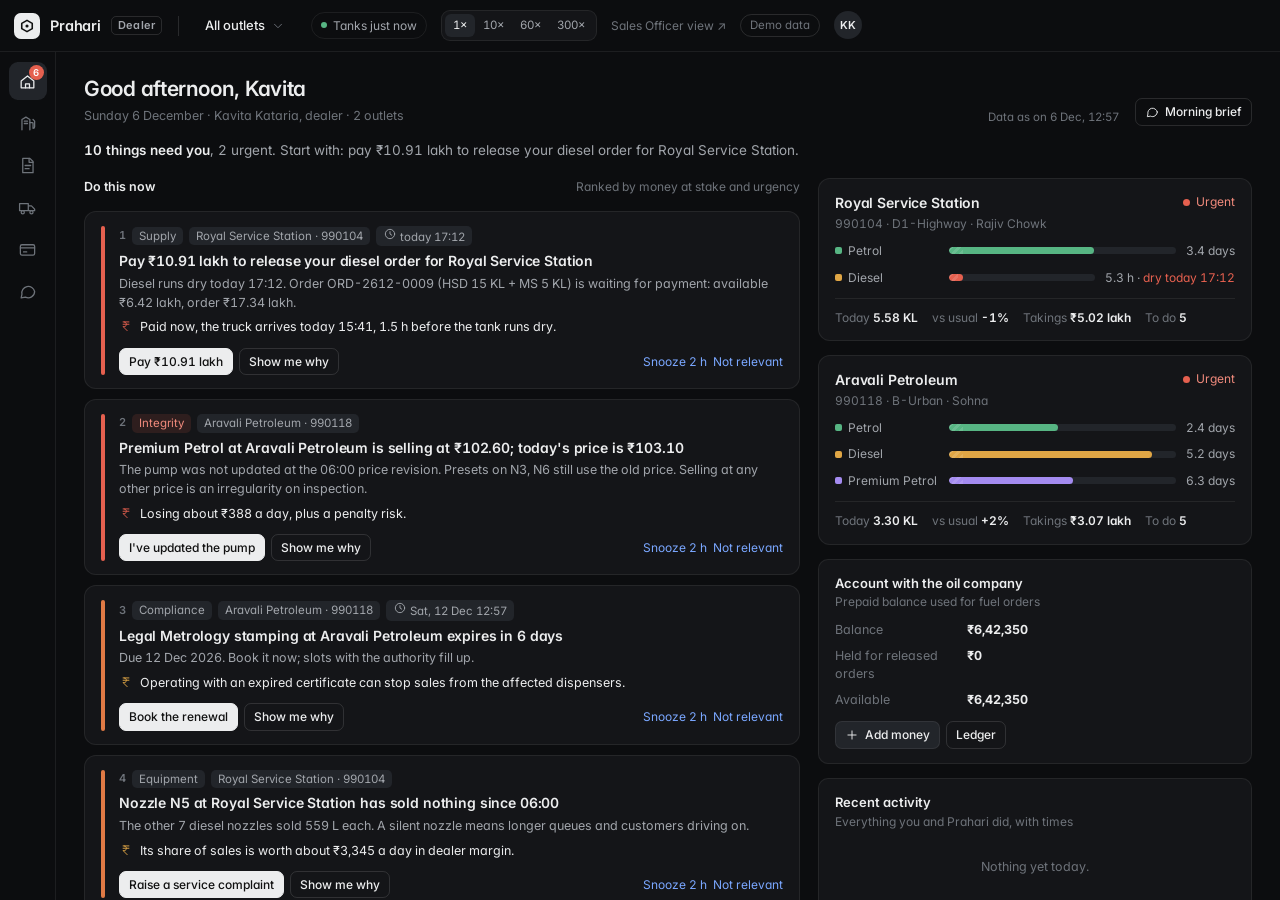
==== poc/dealer/index.html @ 7503f503 "feat(dealer): dealer POC with ranked recommendations, ordering and payment A second Prahari app for " ====
<!doctype html>
<html lang="en">
<head>
<meta charset="utf-8">
<meta name="viewport" content="width=device-width, initial-scale=1, viewport-fit=cover">
<meta name="theme-color" content="#0c0d0f">
<title>Prahari · Dealer</title>
<link rel="icon" href="data:,">
<link rel="preconnect" href="https://fonts.googleapis.com">
<link rel="preconnect" href="https://fonts.gstatic.com" crossorigin>
<link href="https://fonts.googleapis.com/css2?family=Inter:wght@400;500;600;700&family=JetBrains+Mono:wght@400;500&display=swap" rel="stylesheet">
<link href="../vendor/maplibre-gl-4.7.1/maplibre-gl.css" rel="stylesheet">
<link href="../css/styles.css" rel="stylesheet">
<link href="css/dealer.css" rel="stylesheet">
</head>
<body class="dealer">
<div id="app">
  <header id="topbar">
    <div class="brand">
      <div class="brand-mark"><svg viewBox="0 0 16 16"><path d="M8 1.5 14 5v6l-6 3.5L2 11V5z" fill="none" stroke="#111" stroke-width="1.8" stroke-linejoin="round"/><circle cx="8" cy="8" r="1.8" fill="#111"/></svg></div>
      <span class="brand-name">Prahari</span>
      <span class="role-tag">Dealer</span>
    </div>
    <div class="tb-divider"></div>
    <div class="scope-wrap">
      <button class="area-select" id="scopeBtn" aria-haspopup="listbox" aria-expanded="false"><span id="scopeLabel">All outlets</span>
        <svg class="i" viewBox="0 0 24 24" style="width:14px;height:14px;color:var(--text-3)"><path d="m6 9 6 6 6-6"/></svg></button>
      <div class="menu hidden" id="scopeMenu" role="listbox"></div>
    </div>
    <div class="tb-right">
      <button class="fresh" id="freshBtn" aria-haspopup="dialog" title="When each source last reached Prahari"><span class="live-dot"></span><span id="freshLabel">Live</span></button>
      <div class="fresh-pop hidden" id="freshPop"></div>
      <div class="seg speed" id="speedSeg" title="Demo clock speed">
        <button data-speed="1" class="active">1×</button><button data-speed="10">10×</button><button data-speed="60">60×</button><button data-speed="300">300×</button>
      </div>
      <span id="clock" class="num"></span>
      <a class="so-link" href="../#outlet=990104" target="_blank" rel="noopener" title="Demo: the same outlets in the Sales Officer dashboard">Sales Officer view ↗</a>
      <span class="demo-tag" title="Everything shown is generated sample data">Demo data</span>
      <div class="avatar" id="avatar"></div>
    </div>
  </header>

  <nav id="rail" aria-label="Sections">
    <button data-view="today" data-label="Today" class="active"><svg class="i" viewBox="0 0 24 24"><path d="M4 11.5 12 5l8 6.5V20H4z"/><path d="M9.5 20v-5h5v5"/></svg><span class="rl">Today</span></button>
    <button data-view="outlets" data-label="Outlets"><svg class="i" viewBox="0 0 24 24"><path d="M5 20V7l5-3 5 3v13"/><path d="M15 11h3a1 1 0 0 1 1 1v6a2 2 0 0 0 2-2V9l-2-2"/><path d="M8 9h4M8 12h4"/></svg><span class="rl">Outlets</span></button>
    <button data-view="orders" data-label="Orders"><svg class="i" viewBox="0 0 24 24"><path d="M6 3h9l4 4v14H6z"/><path d="M14 3v5h5M9 12h7M9 16h5"/></svg><span class="rl">Orders</span></button>
    <button data-view="track" data-label="Track trucks"><svg class="i" viewBox="0 0 24 24"><path d="M2 7h11v9H2zM13 10h4l4 4v2h-8"/><circle cx="6" cy="18" r="2"/><circle cx="17" cy="18" r="2"/></svg><span class="rl">Track</span></button>
    <button data-view="account" data-label="Account"><svg class="i" viewBox="0 0 24 24"><rect x="3" y="6" width="18" height="13" rx="2"/><path d="M3 10h18M7 15h4"/></svg><span class="rl">Account</span></button>
    <button data-view="messages" data-label="Sales Officer"><svg class="i" viewBox="0 0 24 24"><path d="M21 12a8 8 0 0 1-11.6 7.1L4 20l1-4.6A8 8 0 1 1 21 12z"/></svg><span class="rl">Messages</span></button>
  </nav>

  <main id="stage">
    <div id="view" tabindex="-1"></div>
  </main>
</div>

<div id="modal" class="hidden" role="dialog" aria-modal="true"><div class="modal-box"></div></div>
<div id="toasts" aria-live="polite"></div>
<div id="tooltip"></div>

<script src="../vendor/maplibre-gl-4.7.1/maplibre-gl.js"></script>
<script src="../js/roadnet.js"></script>
<script src="../js/roads.js"></script>
<script src="../js/data.js"></script>
<script src="../js/charts.js"></script>
<script src="js/config.js"></script>
<script src="js/world.js"></script>
<script src="js/engine.js"></script>
<script src="js/ui.js"></script>
<script src="js/outlet.js"></script>
<script src="js/orders.js"></script>
<script src="js/account.js"></script>
<script src="js/main.js"></script>
</body>
</html>
---- poc/vendor/maplibre-gl-4.7.1/maplibre-gl.css ----
.maplibregl-map{font:12px/20px Helvetica Neue,Arial,Helvetica,sans-serif;overflow:hidden;position:relative;-webkit-tap-highlight-color:rgb(0 0 0/0)}.maplibregl-canvas{left:0;position:absolute;top:0}.maplibregl-map:fullscreen{height:100%;width:100%}.maplibregl-ctrl-group button.maplibregl-ctrl-compass{touch-action:none}.maplibregl-canvas-container.maplibregl-interactive,.maplibregl-ctrl-group button.maplibregl-ctrl-compass{cursor:grab;-webkit-user-select:none;-moz-user-select:none;user-select:none}.maplibregl-canvas-container.maplibregl-interactive.maplibregl-track-pointer{cursor:pointer}.maplibregl-canvas-container.maplibregl-interactive:active,.maplibregl-ctrl-group button.maplibregl-ctrl-compass:active{cursor:grabbing}.maplibregl-canvas-container.maplibregl-touch-zoom-rotate,.maplibregl-canvas-container.maplibregl-touch-zoom-rotate .maplibregl-canvas{touch-action:pan-x pan-y}.maplibregl-canvas-container.maplibregl-touch-drag-pan,.maplibregl-canvas-container.maplibregl-touch-drag-pan .maplibregl-canvas{touch-action:pinch-zoom}.maplibregl-canvas-container.maplibregl-touch-zoom-rotate.maplibregl-touch-drag-pan,.maplibregl-canvas-container.maplibregl-touch-zoom-rotate.maplibregl-touch-drag-pan .maplibregl-canvas{touch-action:none}.maplibregl-canvas-container.maplibregl-touch-drag-pan.maplibregl-cooperative-gestures,.maplibregl-canvas-container.maplibregl-touch-drag-pan.maplibregl-cooperative-gestures .maplibregl-canvas{touch-action:pan-x pan-y}.maplibregl-ctrl-bottom-left,.maplibregl-ctrl-bottom-right,.maplibregl-ctrl-top-left,.maplibregl-ctrl-top-right{pointer-events:none;position:absolute;z-index:2}.maplibregl-ctrl-top-left{left:0;top:0}.maplibregl-ctrl-top-right{right:0;top:0}.maplibregl-ctrl-bottom-left{bottom:0;left:0}.maplibregl-ctrl-bottom-right{bottom:0;right:0}.maplibregl-ctrl{clear:both;pointer-events:auto;transform:translate(0)}.maplibregl-ctrl-top-left .maplibregl-ctrl{float:left;margin:10px 0 0 10px}.maplibregl-ctrl-top-right .maplibregl-ctrl{float:right;margin:10px 10px 0 0}.maplibregl-ctrl-bottom-left .maplibregl-ctrl{float:left;margin:0 0 10px 10px}.maplibregl-ctrl-bottom-right .maplibregl-ctrl{float:right;margin:0 10px 10px 0}.maplibregl-ctrl-group{background:#fff;border-radius:4px}.maplibregl-ctrl-group:not(:empty){box-shadow:0 0 0 2px rgba(0,0,0,.1)}@media (forced-colors:active){.maplibregl-ctrl-group:not(:empty){box-shadow:0 0 0 2px ButtonText}}.maplibregl-ctrl-group button{background-color:transparent;border:0;box-sizing:border-box;cursor:pointer;display:block;height:29px;outline:none;padding:0;width:29px}.maplibregl-ctrl-group button+button{border-top:1px solid #ddd}.maplibregl-ctrl button .maplibregl-ctrl-icon{background-position:50%;background-repeat:no-repeat;display:block;height:100%;width:100%}@media (forced-colors:active){.maplibregl-ctrl-icon{background-color:transparent}.maplibregl-ctrl-group button+button{border-top:1px solid ButtonText}}.maplibregl-ctrl button::-moz-focus-inner{border:0;padding:0}.maplibregl-ctrl-attrib-button:focus,.maplibregl-ctrl-group button:focus{box-shadow:0 0 2px 2px #0096ff}.maplibregl-ctrl button:disabled{cursor:not-allowed}.maplibregl-ctrl button:disabled .maplibregl-ctrl-icon{opacity:.25}.maplibregl-ctrl button:not(:disabled):hover{background-color:rgb(0 0 0/5%)}.maplibregl-ctrl-group button:focus:focus-visible{box-shadow:0 0 2px 2px #0096ff}.maplibregl-ctrl-group button:focus:not(:focus-visible){box-shadow:none}.maplibregl-ctrl-group button:focus:first-child{border-radius:4px 4px 0 0}.maplibregl-ctrl-group button:focus:last-child{border-radius:0 0 4px 4px}.maplibregl-ctrl-group button:focus:only-child{border-radius:inherit}.maplibregl-ctrl button.maplibregl-ctrl-zoom-out .maplibregl-ctrl-icon{background-image:url("data:image/svg+xml;charset=utf-8,%3Csvg xmlns='http://www.w3.org/2000/svg' width='29' height='29' fill='%23333' viewBox='0 0 29 29'%3E%3Cpath d='M10 13c-.75 0-1.5.75-1.5 1.5S9.25 16 10 16h9c.75 0 1.5-.75 1.5-1.5S19.75 13 19 13z'/%3E%3C/svg%3E")}.maplibregl-ctrl button.maplibregl-ctrl-zoom-in .maplibregl-ctrl-icon{background-image:url("data:image/svg+xml;charset=utf-8,%3Csvg xmlns='http://www.w3.org/2000/svg' width='29' height='29' fill='%23333' viewBox='0 0 29 29'%3E%3Cpath d='M14.5 8.5c-.75 0-1.5.75-1.5 1.5v3h-3c-.75 0-1.5.75-1.5 1.5S9.25 16 10 16h3v3c0 .75.75 1.5 1.5 1.5S16 19.75 16 19v-3h3c.75 0 1.5-.75 1.5-1.5S19.75 13 19 13h-3v-3c0-.75-.75-1.5-1.5-1.5'/%3E%3C/svg%3E")}@media (forced-colors:active){.maplibregl-ctrl button.maplibregl-ctrl-zoom-out .maplibregl-ctrl-icon{background-image:url("data:image/svg+xml;charset=utf-8,%3Csvg xmlns='http://www.w3.org/2000/svg' width='29' height='29' fill='%23fff' viewBox='0 0 29 29'%3E%3Cpath d='M10 13c-.75 0-1.5.75-1.5 1.5S9.25 16 10 16h9c.75 0 1.5-.75 1.5-1.5S19.75 13 19 13z'/%3E%3C/svg%3E")}.maplibregl-ctrl button.maplibregl-ctrl-zoom-in .maplibregl-ctrl-icon{background-image:url("data:image/svg+xml;charset=utf-8,%3Csvg xmlns='http://www.w3.org/2000/svg' width='29' height='29' fill='%23fff' viewBox='0 0 29 29'%3E%3Cpath d='M14.5 8.5c-.75 0-1.5.75-1.5 1.5v3h-3c-.75 0-1.5.75-1.5 1.5S9.25 16 10 16h3v3c0 .75.75 1.5 1.5 1.5S16 19.75 16 19v-3h3c.75 0 1.5-.75 1.5-1.5S19.75 13 19 13h-3v-3c0-.75-.75-1.5-1.5-1.5'/%3E%3C/svg%3E")}}@media (forced-colors:active) and (prefers-color-scheme:light){.maplibregl-ctrl button.maplibregl-ctrl-zoom-out .maplibregl-ctrl-icon{background-image:url("data:image/svg+xml;charset=utf-8,%3Csvg xmlns='http://www.w3.org/2000/svg' width='29' height='29' viewBox='0 0 29 29'%3E%3Cpath d='M10 13c-.75 0-1.5.75-1.5 1.5S9.25 16 10 16h9c.75 0 1.5-.75 1.5-1.5S19.75 13 19 13z'/%3E%3C/svg%3E")}.maplibregl-ctrl button.maplibregl-ctrl-zoom-in .maplibregl-ctrl-icon{background-image:url("data:image/svg+xml;charset=utf-8,%3Csvg xmlns='http://www.w3.org/2000/svg' width='29' height='29' viewBox='0 0 29 29'%3E%3Cpath d='M14.5 8.5c-.75 0-1.5.75-1.5 1.5v3h-3c-.75 0-1.5.75-1.5 1.5S9.25 16 10 16h3v3c0 .75.75 1.5 1.5 1.5S16 19.75 16 19v-3h3c.75 0 1.5-.75 1.5-1.5S19.75 13 19 13h-3v-3c0-.75-.75-1.5-1.5-1.5'/%3E%3C/svg%3E")}}.maplibregl-ctrl button.maplibregl-ctrl-fullscreen .maplibregl-ctrl-icon{background-image:url("data:image/svg+xml;charset=utf-8,%3Csvg xmlns='http://www.w3.org/2000/svg' width='29' height='29' fill='%23333' viewBox='0 0 29 29'%3E%3Cpath d='M24 16v5.5c0 1.75-.75 2.5-2.5 2.5H16v-1l3-1.5-4-5.5 1-1 5.5 4 1.5-3zM6 16l1.5 3 5.5-4 1 1-4 5.5 3 1.5v1H7.5C5.75 24 5 23.25 5 21.5V16zm7-11v1l-3 1.5 4 5.5-1 1-5.5-4L6 13H5V7.5C5 5.75 5.75 5 7.5 5zm11 2.5c0-1.75-.75-2.5-2.5-2.5H16v1l3 1.5-4 5.5 1 1 5.5-4 1.5 3h1z'/%3E%3C/svg%3E")}.maplibregl-ctrl button.maplibregl-ctrl-shrink .maplibregl-ctrl-icon{background-image:url("data:image/svg+xml;charset=utf-8,%3Csvg xmlns='http://www.w3.org/2000/svg' width='29' height='29' viewBox='0 0 29 29'%3E%3Cpath d='M18.5 16c-1.75 0-2.5.75-2.5 2.5V24h1l1.5-3 5.5 4 1-1-4-5.5 3-1.5v-1zM13 18.5c0-1.75-.75-2.5-2.5-2.5H5v1l3 1.5L4 24l1 1 5.5-4 1.5 3h1zm3-8c0 1.75.75 2.5 2.5 2.5H24v-1l-3-1.5L25 5l-1-1-5.5 4L17 5h-1zM10.5 13c1.75 0 2.5-.75 2.5-2.5V5h-1l-1.5 3L5 4 4 5l4 5.5L5 12v1z'/%3E%3C/svg%3E")}@media (forced-colors:active){.maplibregl-ctrl button.maplibregl-ctrl-fullscreen .maplibregl-ctrl-icon{background-image:url("data:image/svg+xml;charset=utf-8,%3Csvg xmlns='http://www.w3.org/2000/svg' width='29' height='29' fill='%23fff' viewBox='0 0 29 29'%3E%3Cpath d='M24 16v5.5c0 1.75-.75 2.5-2.5 2.5H16v-1l3-1.5-4-5.5 1-1 5.5 4 1.5-3zM6 16l1.5 3 5.5-4 1 1-4 5.5 3 1.5v1H7.5C5.75 24 5 23.25 5 21.5V16zm7-11v1l-3 1.5 4 5.5-1 1-5.5-4L6 13H5V7.5C5 5.75 5.75 5 7.5 5zm11 2.5c0-1.75-.75-2.5-2.5-2.5H16v1l3 1.5-4 5.5 1 1 5.5-4 1.5 3h1z'/%3E%3C/svg%3E")}.maplibregl-ctrl button.maplibregl-ctrl-shrink .maplibregl-ctrl-icon{background-image:url("data:image/svg+xml;charset=utf-8,%3Csvg xmlns='http://www.w3.org/2000/svg' width='29' height='29' fill='%23fff' viewBox='0 0 29 29'%3E%3Cpath d='M18.5 16c-1.75 0-2.5.75-2.5 2.5V24h1l1.5-3 5.5 4 1-1-4-5.5 3-1.5v-1zM13 18.5c0-1.75-.75-2.5-2.5-2.5H5v1l3 1.5L4 24l1 1 5.5-4 1.5 3h1zm3-8c0 1.75.75 2.5 2.5 2.5H24v-1l-3-1.5L25 5l-1-1-5.5 4L17 5h-1zM10.5 13c1.75 0 2.5-.75 2.5-2.5V5h-1l-1.5 3L5 4 4 5l4 5.5L5 12v1z'/%3E%3C/svg%3E")}}@media (forced-colors:active) and (prefers-color-scheme:light){.maplibregl-ctrl button.maplibregl-ctrl-fullscreen .maplibregl-ctrl-icon{background-image:url("data:image/svg+xml;charset=utf-8,%3Csvg xmlns='http://www.w3.org/2000/svg' width='29' height='29' viewBox='0 0 29 29'%3E%3Cpath d='M24 16v5.5c0 1.75-.75 2.5-2.5 2.5H16v-1l3-1.5-4-5.5 1-1 5.5 4 1.5-3zM6 16l1.5 3 5.5-4 1 1-4 5.5 3 1.5v1H7.5C5.75 24 5 23.25 5 21.5V16zm7-11v1l-3 1.5 4 5.5-1 1-5.5-4L6 13H5V7.5C5 5.75 5.75 5 7.5 5zm11 2.5c0-1.75-.75-2.5-2.5-2.5H16v1l3 1.5-4 5.5 1 1 5.5-4 1.5 3h1z'/%3E%3C/svg%3E")}.maplibregl-ctrl button.maplibregl-ctrl-shrink .maplibregl-ctrl-icon{background-image:url("data:image/svg+xml;charset=utf-8,%3Csvg xmlns='http://www.w3.org/2000/svg' width='29' height='29' viewBox='0 0 29 29'%3E%3Cpath d='M18.5 16c-1.75 0-2.5.75-2.5 2.5V24h1l1.5-3 5.5 4 1-1-4-5.5 3-1.5v-1zM13 18.5c0-1.75-.75-2.5-2.5-2.5H5v1l3 1.5L4 24l1 1 5.5-4 1.5 3h1zm3-8c0 1.75.75 2.5 2.5 2.5H24v-1l-3-1.5L25 5l-1-1-5.5 4L17 5h-1zM10.5 13c1.75 0 2.5-.75 2.5-2.5V5h-1l-1.5 3L5 4 4 5l4 5.5L5 12v1z'/%3E%3C/svg%3E")}}.maplibregl-ctrl button.maplibregl-ctrl-compass .maplibregl-ctrl-icon{background-image:url("data:image/svg+xml;charset=utf-8,%3Csvg xmlns='http://www.w3.org/2000/svg' width='29' height='29' fill='%23333' viewBox='0 0 29 29'%3E%3Cpath d='m10.5 14 4-8 4 8z'/%3E%3Cpath fill='%23ccc' d='m10.5 16 4 8 4-8z'/%3E%3C/svg%3E")}@media (forced-colors:active){.maplibregl-ctrl button.maplibregl-ctrl-compass .maplibregl-ctrl-icon{background-image:url("data:image/svg+xml;charset=utf-8,%3Csvg xmlns='http://www.w3.org/2000/svg' width='29' height='29' fill='%23fff' viewBox='0 0 29 29'%3E%3Cpath d='m10.5 14 4-8 4 8z'/%3E%3Cpath fill='%23ccc' d='m10.5 16 4 8 4-8z'/%3E%3C/svg%3E")}}@media (forced-colors:active) and (prefers-color-scheme:light){.maplibregl-ctrl button.maplibregl-ctrl-compass .maplibregl-ctrl-icon{background-image:url("data:image/svg+xml;charset=utf-8,%3Csvg xmlns='http://www.w3.org/2000/svg' width='29' height='29' viewBox='0 0 29 29'%3E%3Cpath d='m10.5 14 4-8 4 8z'/%3E%3Cpath fill='%23ccc' d='m10.5 16 4 8 4-8z'/%3E%3C/svg%3E")}}.maplibregl-ctrl button.maplibregl-ctrl-terrain .maplibregl-ctrl-icon{background-image:url("data:image/svg+xml;charset=utf-8,%3Csvg xmlns='http://www.w3.org/2000/svg' width='22' height='22' fill='%23333' viewBox='0 0 22 22'%3E%3Cpath d='m1.754 13.406 4.453-4.851 3.09 3.09 3.281 3.277.969-.969-3.309-3.312 3.844-4.121 6.148 6.886h1.082v-.855l-7.207-8.07-4.84 5.187L6.169 6.57l-5.48 5.965v.871ZM.688 16.844h20.625v1.375H.688Zm0 0'/%3E%3C/svg%3E")}.maplibregl-ctrl button.maplibregl-ctrl-terrain-enabled .maplibregl-ctrl-icon{background-image:url("data:image/svg+xml;charset=utf-8,%3Csvg xmlns='http://www.w3.org/2000/svg' width='22' height='22' fill='%2333b5e5' viewBox='0 0 22 22'%3E%3Cpath d='m1.754 13.406 4.453-4.851 3.09 3.09 3.281 3.277.969-.969-3.309-3.312 3.844-4.121 6.148 6.886h1.082v-.855l-7.207-8.07-4.84 5.187L6.169 6.57l-5.48 5.965v.871ZM.688 16.844h20.625v1.375H.688Zm0 0'/%3E%3C/svg%3E")}.maplibregl-ctrl button.maplibregl-ctrl-geolocate .maplibregl-ctrl-icon{background-image:url("data:image/svg+xml;charset=utf-8,%3Csvg xmlns='http://www.w3.org/2000/svg' width='29' height='29' fill='%23333' viewBox='0 0 20 20'%3E%3Cpath d='M10 4C9 4 9 5 9 5v.1A5 5 0 0 0 5.1 9H5s-1 0-1 1 1 1 1 1h.1A5 5 0 0 0 9 14.9v.1s0 1 1 1 1-1 1-1v-.1a5 5 0 0 0 3.9-3.9h.1s1 0 1-1-1-1-1-1h-.1A5 5 0 0 0 11 5.1V5s0-1-1-1m0 2.5a3.5 3.5 0 1 1 0 7 3.5 3.5 0 1 1 0-7'/%3E%3Ccircle cx='10' cy='10' r='2'/%3E%3C/svg%3E")}.maplibregl-ctrl button.maplibregl-ctrl-geolocate:disabled .maplibregl-ctrl-icon{background-image:url("data:image/svg+xml;charset=utf-8,%3Csvg xmlns='http://www.w3.org/2000/svg' width='29' height='29' fill='%23aaa' viewBox='0 0 20 20'%3E%3Cpath d='M10 4C9 4 9 5 9 5v.1A5 5 0 0 0 5.1 9H5s-1 0-1 1 1 1 1 1h.1A5 5 0 0 0 9 14.9v.1s0 1 1 1 1-1 1-1v-.1a5 5 0 0 0 3.9-3.9h.1s1 0 1-1-1-1-1-1h-.1A5 5 0 0 0 11 5.1V5s0-1-1-1m0 2.5a3.5 3.5 0 1 1 0 7 3.5 3.5 0 1 1 0-7'/%3E%3Ccircle cx='10' cy='10' r='2'/%3E%3Cpath fill='red' d='m14 5 1 1-9 9-1-1z'/%3E%3C/svg%3E")}.maplibregl-ctrl button.maplibregl-ctrl-geolocate.maplibregl-ctrl-geolocate-active .maplibregl-ctrl-icon{background-image:url("data:image/svg+xml;charset=utf-8,%3Csvg xmlns='http://www.w3.org/2000/svg' width='29' height='29' fill='%2333b5e5' viewBox='0 0 20 20'%3E%3Cpath d='M10 4C9 4 9 5 9 5v.1A5 5 0 0 0 5.1 9H5s-1 0-1 1 1 1 1 1h.1A5 5 0 0 0 9 14.9v.1s0 1 1 1 1-1 1-1v-.1a5 5 0 0 0 3.9-3.9h.1s1 0 1-1-1-1-1-1h-.1A5 5 0 0 0 11 5.1V5s0-1-1-1m0 2.5a3.5 3.5 0 1 1 0 7 3.5 3.5 0 1 1 0-7'/%3E%3Ccircle cx='10' cy='10' r='2'/%3E%3C/svg%3E")}.maplibregl-ctrl button.maplibregl-ctrl-geolocate.maplibregl-ctrl-geolocate-active-error .maplibregl-ctrl-icon{background-image:url("data:image/svg+xml;charset=utf-8,%3Csvg xmlns='http://www.w3.org/2000/svg' width='29' height='29' fill='%23e58978' viewBox='0 0 20 20'%3E%3Cpath d='M10 4C9 4 9 5 9 5v.1A5 5 0 0 0 5.1 9H5s-1 0-1 1 1 1 1 1h.1A5 5 0 0 0 9 14.9v.1s0 1 1 1 1-1 1-1v-.1a5 5 0 0 0 3.9-3.9h.1s1 0 1-1-1-1-1-1h-.1A5 5 0 0 0 11 5.1V5s0-1-1-1m0 2.5a3.5 3.5 0 1 1 0 7 3.5 3.5 0 1 1 0-7'/%3E%3Ccircle cx='10' cy='10' r='2'/%3E%3C/svg%3E")}.maplibregl-ctrl button.maplibregl-ctrl-geolocate.maplibregl-ctrl-geolocate-background .maplibregl-ctrl-icon{background-image:url("data:image/svg+xml;charset=utf-8,%3Csvg xmlns='http://www.w3.org/2000/svg' width='29' height='29' fill='%2333b5e5' viewBox='0 0 20 20'%3E%3Cpath d='M10 4C9 4 9 5 9 5v.1A5 5 0 0 0 5.1 9H5s-1 0-1 1 1 1 1 1h.1A5 5 0 0 0 9 14.9v.1s0 1 1 1 1-1 1-1v-.1a5 5 0 0 0 3.9-3.9h.1s1 0 1-1-1-1-1-1h-.1A5 5 0 0 0 11 5.1V5s0-1-1-1m0 2.5a3.5 3.5 0 1 1 0 7 3.5 3.5 0 1 1 0-7'/%3E%3C/svg%3E")}.maplibregl-ctrl button.maplibregl-ctrl-geolocate.maplibregl-ctrl-geolocate-background-error .maplibregl-ctrl-icon{background-image:url("data:image/svg+xml;charset=utf-8,%3Csvg xmlns='http://www.w3.org/2000/svg' width='29' height='29' fill='%23e54e33' viewBox='0 0 20 20'%3E%3Cpath d='M10 4C9 4 9 5 9 5v.1A5 5 0 0 0 5.1 9H5s-1 0-1 1 1 1 1 1h.1A5 5 0 0 0 9 14.9v.1s0 1 1 1 1-1 1-1v-.1a5 5 0 0 0 3.9-3.9h.1s1 0 1-1-1-1-1-1h-.1A5 5 0 0 0 11 5.1V5s0-1-1-1m0 2.5a3.5 3.5 0 1 1 0 7 3.5 3.5 0 1 1 0-7'/%3E%3C/svg%3E")}.maplibregl-ctrl button.maplibregl-ctrl-geolocate.maplibregl-ctrl-geolocate-waiting .maplibregl-ctrl-icon{animation:maplibregl-spin 2s linear infinite}@media (forced-colors:active){.maplibregl-ctrl button.maplibregl-ctrl-geolocate .maplibregl-ctrl-icon{background-image:url("data:image/svg+xml;charset=utf-8,%3Csvg xmlns='http://www.w3.org/2000/svg' width='29' height='29' fill='%23fff' viewBox='0 0 20 20'%3E%3Cpath d='M10 4C9 4 9 5 9 5v.1A5 5 0 0 0 5.1 9H5s-1 0-1 1 1 1 1 1h.1A5 5 0 0 0 9 14.9v.1s0 1 1 1 1-1 1-1v-.1a5 5 0 0 0 3.9-3.9h.1s1 0 1-1-1-1-1-1h-.1A5 5 0 0 0 11 5.1V5s0-1-1-1m0 2.5a3.5 3.5 0 1 1 0 7 3.5 3.5 0 1 1 0-7'/%3E%3Ccircle cx='10' cy='10' r='2'/%3E%3C/svg%3E")}.maplibregl-ctrl button.maplibregl-ctrl-geolocate:disabled .maplibregl-ctrl-icon{background-image:url("data:image/svg+xml;charset=utf-8,%3Csvg xmlns='http://www.w3.org/2000/svg' width='29' height='29' fill='%23999' viewBox='0 0 20 20'%3E%3Cpath d='M10 4C9 4 9 5 9 5v.1A5 5 0 0 0 5.1 9H5s-1 0-1 1 1 1 1 1h.1A5 5 0 0 0 9 14.9v.1s0 1 1 1 1-1 1-1v-.1a5 5 0 0 0 3.9-3.9h.1s1 0 1-1-1-1-1-1h-.1A5 5 0 0 0 11 5.1V5s0-1-1-1m0 2.5a3.5 3.5 0 1 1 0 7 3.5 3.5 0 1 1 0-7'/%3E%3Ccircle cx='10' cy='10' r='2'/%3E%3Cpath fill='red' d='m14 5 1 1-9 9-1-1z'/%3E%3C/svg%3E")}.maplibregl-ctrl button.maplibregl-ctrl-geolocate.maplibregl-ctrl-geolocate-active .maplibregl-ctrl-icon{background-image:url("data:image/svg+xml;charset=utf-8,%3Csvg xmlns='http://www.w3.org/2000/svg' width='29' height='29' fill='%2333b5e5' viewBox='0 0 20 20'%3E%3Cpath d='M10 4C9 4 9 5 9 5v.1A5 5 0 0 0 5.1 9H5s-1 0-1 1 1 1 1 1h.1A5 5 0 0 0 9 14.9v.1s0 1 1 1 1-1 1-1v-.1a5 5 0 0 0 3.9-3.9h.1s1 0 1-1-1-1-1-1h-.1A5 5 0 0 0 11 5.1V5s0-1-1-1m0 2.5a3.5 3.5 0 1 1 0 7 3.5 3.5 0 1 1 0-7'/%3E%3Ccircle cx='10' cy='10' r='2'/%3E%3C/svg%3E")}.maplibregl-ctrl button.maplibregl-ctrl-geolocate.maplibregl-ctrl-geolocate-active-error .maplibregl-ctrl-icon{background-image:url("data:image/svg+xml;charset=utf-8,%3Csvg xmlns='http://www.w3.org/2000/svg' width='29' height='29' fill='%23e58978' viewBox='0 0 20 20'%3E%3Cpath d='M10 4C9 4 9 5 9 5v.1A5 5 0 0 0 5.1 9H5s-1 0-1 1 1 1 1 1h.1A5 5 0 0 0 9 14.9v.1s0 1 1 1 1-1 1-1v-.1a5 5 0 0 0 3.9-3.9h.1s1 0 1-1-1-1-1-1h-.1A5 5 0 0 0 11 5.1V5s0-1-1-1m0 2.5a3.5 3.5 0 1 1 0 7 3.5 3.5 0 1 1 0-7'/%3E%3Ccircle cx='10' cy='10' r='2'/%3E%3C/svg%3E")}.maplibregl-ctrl button.maplibregl-ctrl-geolocate.maplibregl-ctrl-geolocate-background .maplibregl-ctrl-icon{background-image:url("data:image/svg+xml;charset=utf-8,%3Csvg xmlns='http://www.w3.org/2000/svg' width='29' height='29' fill='%2333b5e5' viewBox='0 0 20 20'%3E%3Cpath d='M10 4C9 4 9 5 9 5v.1A5 5 0 0 0 5.1 9H5s-1 0-1 1 1 1 1 1h.1A5 5 0 0 0 9 14.9v.1s0 1 1 1 1-1 1-1v-.1a5 5 0 0 0 3.9-3.9h.1s1 0 1-1-1-1-1-1h-.1A5 5 0 0 0 11 5.1V5s0-1-1-1m0 2.5a3.5 3.5 0 1 1 0 7 3.5 3.5 0 1 1 0-7'/%3E%3C/svg%3E")}.maplibregl-ctrl button.maplibregl-ctrl-geolocate.maplibregl-ctrl-geolocate-background-error .maplibregl-ctrl-icon{background-image:url("data:image/svg+xml;charset=utf-8,%3Csvg xmlns='http://www.w3.org/2000/svg' width='29' height='29' fill='%23e54e33' viewBox='0 0 20 20'%3E%3Cpath d='M10 4C9 4 9 5 9 5v.1A5 5 0 0 0 5.1 9H5s-1 0-1 1 1 1 1 1h.1A5 5 0 0 0 9 14.9v.1s0 1 1 1 1-1 1-1v-.1a5 5 0 0 0 3.9-3.9h.1s1 0 1-1-1-1-1-1h-.1A5 5 0 0 0 11 5.1V5s0-1-1-1m0 2.5a3.5 3.5 0 1 1 0 7 3.5 3.5 0 1 1 0-7'/%3E%3C/svg%3E")}}@media (forced-colors:active) and (prefers-color-scheme:light){.maplibregl-ctrl button.maplibregl-ctrl-geolocate .maplibregl-ctrl-icon{background-image:url("data:image/svg+xml;charset=utf-8,%3Csvg xmlns='http://www.w3.org/2000/svg' width='29' height='29' viewBox='0 0 20 20'%3E%3Cpath d='M10 4C9 4 9 5 9 5v.1A5 5 0 0 0 5.1 9H5s-1 0-1 1 1 1 1 1h.1A5 5 0 0 0 9 14.9v.1s0 1 1 1 1-1 1-1v-.1a5 5 0 0 0 3.9-3.9h.1s1 0 1-1-1-1-1-1h-.1A5 5 0 0 0 11 5.1V5s0-1-1-1m0 2.5a3.5 3.5 0 1 1 0 7 3.5 3.5 0 1 1 0-7'/%3E%3Ccircle cx='10' cy='10' r='2'/%3E%3C/svg%3E")}.maplibregl-ctrl button.maplibregl-ctrl-geolocate:disabled .maplibregl-ctrl-icon{background-image:url("data:image/svg+xml;charset=utf-8,%3Csvg xmlns='http://www.w3.org/2000/svg' width='29' height='29' fill='%23666' viewBox='0 0 20 20'%3E%3Cpath d='M10 4C9 4 9 5 9 5v.1A5 5 0 0 0 5.1 9H5s-1 0-1 1 1 1 1 1h.1A5 5 0 0 0 9 14.9v.1s0 1 1 1 1-1 1-1v-.1a5 5 0 0 0 3.9-3.9h.1s1 0 1-1-1-1-1-1h-.1A5 5 0 0 0 11 5.1V5s0-1-1-1m0 2.5a3.5 3.5 0 1 1 0 7 3.5 3.5 0 1 1 0-7'/%3E%3Ccircle cx='10' cy='10' r='2'/%3E%3Cpath fill='red' d='m14 5 1 1-9 9-1-1z'/%3E%3C/svg%3E")}}@keyframes maplibregl-spin{0%{transform:rotate(0deg)}to{transform:rotate(1turn)}}a.maplibregl-ctrl-logo{background-image:url("data:image/svg+xml;charset=utf-8,%3Csvg xmlns='http://www.w3.org/2000/svg' width='88' height='23' fill='none'%3E%3Cpath fill='%23000' fill-opacity='.4' fill-rule='evenodd' d='M17.408 16.796h-1.827l2.501-12.095h.198l3.324 6.533.988 2.19.988-2.19 3.258-6.533h.181l2.6 12.095h-1.81l-1.218-5.644-.362-1.71-.658 1.71-2.929 5.644h-.098l-2.914-5.644-.757-1.71-.345 1.71zm1.958-3.42-.726 3.663a1.255 1.255 0 0 1-1.232 1.011h-1.827a1.255 1.255 0 0 1-1.229-1.509l2.501-12.095a1.255 1.255 0 0 1 1.23-1.001h.197a1.25 1.25 0 0 1 1.12.685l3.19 6.273 3.125-6.263a1.25 1.25 0 0 1 1.123-.695h.181a1.255 1.255 0 0 1 1.227.991l1.443 6.71a5 5 0 0 1 .314-.787l.009-.016a4.6 4.6 0 0 1 1.777-1.887c.782-.46 1.668-.667 2.611-.667a4.6 4.6 0 0 1 1.7.32l.306.134c.21-.16.474-.256.759-.256h1.694a1.255 1.255 0 0 1 1.212.925 1.255 1.255 0 0 1 1.212-.925h1.711c.284 0 .545.094.755.252.613-.3 1.312-.45 2.075-.45 1.356 0 2.557.445 3.482 1.4q.47.48.763 1.064V4.701a1.255 1.255 0 0 1 1.255-1.255h1.86A1.255 1.255 0 0 1 54.44 4.7v9.194h2.217c.19 0 .37.043.532.118v-4.77c0-.356.147-.678.385-.906a2.42 2.42 0 0 1-.682-1.71c0-.665.267-1.253.735-1.7a2.45 2.45 0 0 1 1.722-.674 2.43 2.43 0 0 1 1.705.675q.318.302.504.683V4.7a1.255 1.255 0 0 1 1.255-1.255h1.744A1.255 1.255 0 0 1 65.812 4.7v3.335a4.8 4.8 0 0 1 1.526-.246c.938 0 1.817.214 2.59.69a4.47 4.47 0 0 1 1.67 1.743v-.98a1.255 1.255 0 0 1 1.256-1.256h1.777c.233 0 .451.064.639.174a3.4 3.4 0 0 1 1.567-.372c.346 0 .861.02 1.285.232a1.25 1.25 0 0 1 .689 1.004 4.7 4.7 0 0 1 .853-.588c.795-.44 1.675-.647 2.61-.647 1.385 0 2.65.39 3.525 1.396.836.938 1.168 2.173 1.168 3.528q-.001.515-.056 1.051a1.255 1.255 0 0 1-.947 1.09l.408.952a1.255 1.255 0 0 1-.477 1.552c-.418.268-.92.463-1.458.612-.613.171-1.304.244-2.049.244-1.06 0-2.043-.207-2.886-.698l-.015-.008c-.798-.48-1.419-1.135-1.818-1.963l-.004-.008a5.8 5.8 0 0 1-.548-2.512q0-.429.053-.843a1.3 1.3 0 0 1-.333-.086l-.166-.004c-.223 0-.426.062-.643.228-.03.024-.142.139-.142.59v3.883a1.255 1.255 0 0 1-1.256 1.256h-1.777a1.255 1.255 0 0 1-1.256-1.256V15.69l-.032.057a4.8 4.8 0 0 1-1.86 1.833 5.04 5.04 0 0 1-2.484.634 4.5 4.5 0 0 1-1.935-.424 1.25 1.25 0 0 1-.764.258h-1.71a1.255 1.255 0 0 1-1.256-1.255V7.687a2.4 2.4 0 0 1-.428.625c.253.23.412.561.412.93v7.553a1.255 1.255 0 0 1-1.256 1.255h-1.843a1.25 1.25 0 0 1-.894-.373c-.228.23-.544.373-.894.373H51.32a1.255 1.255 0 0 1-1.256-1.255v-1.251l-.061.117a4.7 4.7 0 0 1-1.782 1.884 4.77 4.77 0 0 1-2.485.67 5.6 5.6 0 0 1-1.485-.188l.009 2.764a1.255 1.255 0 0 1-1.255 1.259h-1.729a1.255 1.255 0 0 1-1.255-1.255v-3.537a1.255 1.255 0 0 1-1.167.793h-1.679a1.25 1.25 0 0 1-.77-.263 4.5 4.5 0 0 1-1.945.429c-.885 0-1.724-.21-2.495-.632l-.017-.01a5 5 0 0 1-1.081-.836 1.255 1.255 0 0 1-1.254 1.312h-1.81a1.255 1.255 0 0 1-1.228-.99l-.782-3.625-2.044 3.939a1.25 1.25 0 0 1-1.115.676h-.098a1.25 1.25 0 0 1-1.116-.68l-2.061-3.994zM35.92 16.63l.207-.114.223-.15q.493-.356.735-.785l.061-.118.033 1.332h1.678V9.242h-1.694l-.033 1.267q-.133-.329-.526-.658l-.032-.028a3.2 3.2 0 0 0-.668-.428l-.27-.12a3.3 3.3 0 0 0-1.235-.23q-1.136-.001-1.974.493a3.36 3.36 0 0 0-1.3 1.382q-.445.89-.444 2.074 0 1.2.51 2.107a3.8 3.8 0 0 0 1.382 1.381 3.9 3.9 0 0 0 1.893.477q.795 0 1.455-.33zm-2.789-5.38q-.576.675-.575 1.762 0 1.102.559 1.794.576.675 1.645.675a2.25 2.25 0 0 0 .934-.19 2.2 2.2 0 0 0 .468-.29l.178-.161a2.2 2.2 0 0 0 .397-.561q.244-.5.244-1.15v-.115q0-.708-.296-1.267l-.043-.077a2.2 2.2 0 0 0-.633-.709l-.13-.086-.047-.028a2.1 2.1 0 0 0-1.073-.285q-1.052 0-1.629.692zm2.316 2.706c.163-.17.28-.407.28-.83v-.114c0-.292-.06-.508-.15-.68a.96.96 0 0 0-.353-.389.85.85 0 0 0-.464-.127c-.4 0-.56.114-.664.239l-.01.012c-.148.174-.275.45-.275.945 0 .506.122.801.27.99.097.11.266.224.68.224.303 0 .504-.09.687-.269zm7.545 1.705a2.6 2.6 0 0 0 .331.423q.319.33.755.548l.173.074q.65.255 1.49.255 1.02 0 1.844-.493a3.45 3.45 0 0 0 1.316-1.4q.493-.904.493-2.089 0-1.909-.988-2.913-.988-1.02-2.584-1.02-.898 0-1.575.347a3 3 0 0 0-.415.262l-.199.166a3.4 3.4 0 0 0-.64.82V9.242h-1.712v11.553h1.729l-.017-5.134zm.53-1.138q.206.29.48.5l.155.11.053.034q.51.296 1.119.297 1.07 0 1.645-.675.577-.69.576-1.762 0-1.119-.576-1.777-.558-.675-1.645-.675-.435 0-.835.16a2 2 0 0 0-.284.136 2 2 0 0 0-.363.254 2.2 2.2 0 0 0-.46.569l-.082.162a2.6 2.6 0 0 0-.213 1.072v.115q0 .707.296 1.267l.135.211zm.964-.818a1.1 1.1 0 0 0 .367.385.94.94 0 0 0 .476.118c.423 0 .59-.117.687-.23.159-.194.28-.478.28-.95 0-.53-.133-.8-.266-.952l-.021-.025c-.078-.094-.231-.221-.68-.221a1 1 0 0 0-.503.135l-.012.007a.86.86 0 0 0-.335.343c-.073.133-.132.324-.132.614v.115a1.4 1.4 0 0 0 .14.66zm15.7-6.222q.347-.346.346-.856a1.05 1.05 0 0 0-.345-.79 1.18 1.18 0 0 0-.84-.329q-.51 0-.855.33a1.05 1.05 0 0 0-.346.79q0 .51.346.855.345.346.856.346.51 0 .839-.346zm4.337 9.314.033-1.332q.191.403.59.747l.098.081a4 4 0 0 0 .316.224l.223.122a3.2 3.2 0 0 0 1.44.322 3.8 3.8 0 0 0 1.875-.477 3.5 3.5 0 0 0 1.382-1.366q.527-.89.526-2.09 0-1.184-.444-2.073a3.24 3.24 0 0 0-1.283-1.399q-.823-.51-1.942-.51a3.5 3.5 0 0 0-1.527.344l-.086.043-.165.09a3 3 0 0 0-.33.214q-.432.315-.656.707a2 2 0 0 0-.099.198l.082-1.283V4.701h-1.744v12.095zm.473-2.509a2.5 2.5 0 0 0 .566.7q.117.098.245.18l.144.08a2.1 2.1 0 0 0 .975.232q1.07 0 1.645-.675.576-.69.576-1.778 0-1.102-.576-1.777-.56-.691-1.645-.692a2.2 2.2 0 0 0-1.015.235q-.22.113-.415.282l-.15.142a2.1 2.1 0 0 0-.42.594q-.223.479-.223 1.1v.115q0 .705.293 1.26zm2.616-.293c.157-.191.28-.479.28-.967 0-.51-.13-.79-.276-.961l-.021-.026c-.082-.1-.232-.225-.67-.225a.87.87 0 0 0-.681.279l-.012.011c-.154.155-.274.38-.274.807v.115c0 .285.057.499.144.669a1.1 1.1 0 0 0 .367.405c.137.082.28.123.455.123.423 0 .59-.118.686-.23zm8.266-3.013q.345-.13.724-.14l.069-.002q.493 0 .642.099l.247-1.794q-.196-.099-.717-.099a2.3 2.3 0 0 0-.545.063 2 2 0 0 0-.411.148 2.2 2.2 0 0 0-.4.249 2.5 2.5 0 0 0-.485.499 2.7 2.7 0 0 0-.32.581l-.05.137v-1.48h-1.778v7.553h1.777v-3.884q0-.546.159-.943a1.5 1.5 0 0 1 .466-.636 2.5 2.5 0 0 1 .399-.253 2 2 0 0 1 .224-.099zm9.784 2.656.05-.922q0-1.743-.856-2.698-.838-.97-2.584-.97-1.119-.001-2.007.493a3.46 3.46 0 0 0-1.4 1.382q-.493.906-.493 2.106 0 1.07.428 1.975.428.89 1.332 1.432.906.526 2.255.526.973 0 1.668-.185l.044-.012.135-.04q.613-.184.984-.421l-.542-1.267q-.3.162-.642.274l-.297.087q-.51.131-1.3.131-.954 0-1.497-.444a1.6 1.6 0 0 1-.192-.193q-.366-.44-.512-1.234l-.004-.021zm-5.427-1.256-.003.022h3.752v-.138q-.011-.727-.288-1.118a1 1 0 0 0-.156-.176q-.46-.428-1.316-.428-.986 0-1.494.604-.379.45-.494 1.234zm-27.053 2.77V4.7h-1.86v12.095h5.333V15.15zm7.103-5.908v7.553h-1.843V9.242h1.843z'/%3E%3Cpath fill='%23fff' d='m19.63 11.151-.757-1.71-.345 1.71-1.12 5.644h-1.827L18.083 4.7h.197l3.325 6.533.988 2.19.988-2.19L26.839 4.7h.181l2.6 12.095h-1.81l-1.218-5.644-.362-1.71-.658 1.71-2.93 5.644h-.098l-2.913-5.644zm14.836 5.81q-1.02 0-1.893-.478a3.8 3.8 0 0 1-1.381-1.382q-.51-.906-.51-2.106 0-1.185.444-2.074a3.36 3.36 0 0 1 1.3-1.382q.839-.494 1.974-.494a3.3 3.3 0 0 1 1.234.231 3.3 3.3 0 0 1 .97.575q.396.33.527.659l.033-1.267h1.694v7.553H37.18l-.033-1.332q-.279.593-1.02 1.053a3.17 3.17 0 0 1-1.662.444zm.296-1.482q.938 0 1.58-.642.642-.66.642-1.711v-.115q0-.708-.296-1.267a2.2 2.2 0 0 0-.807-.872 2.1 2.1 0 0 0-1.119-.313q-1.053 0-1.629.692-.575.675-.575 1.76 0 1.103.559 1.795.577.675 1.645.675zm6.521-6.237h1.711v1.4q.906-1.597 2.83-1.597 1.596 0 2.584 1.02.988 1.005.988 2.914 0 1.185-.493 2.09a3.46 3.46 0 0 1-1.316 1.399 3.5 3.5 0 0 1-1.844.493q-.954 0-1.662-.329a2.67 2.67 0 0 1-1.086-.97l.017 5.134h-1.728zm4.048 6.22q1.07 0 1.645-.674.577-.69.576-1.762 0-1.119-.576-1.777-.558-.675-1.645-.675-.592 0-1.12.296-.51.28-.822.823-.296.527-.296 1.234v.115q0 .708.296 1.267.313.543.823.855.51.296 1.119.297z'/%3E%3Cpath fill='%23e1e3e9' d='M51.325 4.7h1.86v10.45h3.473v1.646h-5.333zm7.12 4.542h1.843v7.553h-1.843zm.905-1.415a1.16 1.16 0 0 1-.856-.346 1.17 1.17 0 0 1-.346-.856 1.05 1.05 0 0 1 .346-.79q.346-.329.856-.329.494 0 .839.33a1.05 1.05 0 0 1 .345.79 1.16 1.16 0 0 1-.345.855q-.33.346-.84.346zm7.875 9.133a3.17 3.17 0 0 1-1.662-.444q-.723-.46-1.004-1.053l-.033 1.332h-1.71V4.701h1.743v4.657l-.082 1.283q.279-.658 1.086-1.119a3.5 3.5 0 0 1 1.778-.477q1.119 0 1.942.51a3.24 3.24 0 0 1 1.283 1.4q.445.888.444 2.072 0 1.201-.526 2.09a3.5 3.5 0 0 1-1.382 1.366 3.8 3.8 0 0 1-1.876.477zm-.296-1.481q1.069 0 1.645-.675.577-.69.577-1.778 0-1.102-.577-1.776-.56-.691-1.645-.692a2.12 2.12 0 0 0-1.58.659q-.642.641-.642 1.694v.115q0 .71.296 1.267a2.4 2.4 0 0 0 .807.872 2.1 2.1 0 0 0 1.119.313zm5.927-6.237h1.777v1.481q.263-.757.856-1.217a2.14 2.14 0 0 1 1.349-.46q.527 0 .724.098l-.247 1.794q-.149-.099-.642-.099-.774 0-1.416.494-.626.493-.626 1.58v3.883h-1.777V9.242zm9.534 7.718q-1.35 0-2.255-.526-.904-.543-1.332-1.432a4.6 4.6 0 0 1-.428-1.975q0-1.2.493-2.106a3.46 3.46 0 0 1 1.4-1.382q.889-.495 2.007-.494 1.744 0 2.584.97.855.956.856 2.7 0 .444-.05.92h-5.43q.18 1.005.708 1.45.542.443 1.497.443.79 0 1.3-.131a4 4 0 0 0 .938-.362l.542 1.267q-.411.263-1.119.46-.708.198-1.711.197zm1.596-4.558q.016-1.02-.444-1.432-.46-.428-1.316-.428-1.728 0-1.991 1.86z'/%3E%3Cpath d='M5.074 15.948a.484.657 0 0 0-.486.659v1.84a.484.657 0 0 0 .486.659h4.101a.484.657 0 0 0 .486-.659v-1.84a.484.657 0 0 0-.486-.659zm3.56 1.16H5.617v.838h3.017z' style='fill:%23fff;fill-rule:evenodd;stroke-width:1.03600001'/%3E%3Cg style='stroke-width:1.12603545'%3E%3Cpath d='M-9.408-1.416c-3.833-.025-7.056 2.912-7.08 6.615-.02 3.08 1.653 4.832 3.107 6.268.903.892 1.721 1.74 2.32 2.902l-.525-.004c-.543-.003-.992.304-1.24.639a1.87 1.87 0 0 0-.362 1.121l-.011 1.877c-.003.402.104.787.347 1.125.244.338.688.653 1.23.656l4.142.028c.542.003.99-.306 1.238-.641a1.87 1.87 0 0 0 .363-1.121l.012-1.875a1.87 1.87 0 0 0-.348-1.127c-.243-.338-.688-.653-1.23-.656l-.518-.004c.597-1.145 1.425-1.983 2.348-2.87 1.473-1.414 3.18-3.149 3.2-6.226-.016-3.59-2.923-6.684-6.993-6.707m-.006 1.1v.002c3.274.02 5.92 2.532 5.9 5.6-.017 2.706-1.39 4.026-2.863 5.44-1.034.994-2.118 2.033-2.814 3.633-.018.041-.052.055-.075.065q-.013.004-.02.01a.34.34 0 0 1-.226.084.34.34 0 0 1-.224-.086l-.092-.077c-.699-1.615-1.768-2.669-2.781-3.67-1.454-1.435-2.797-2.762-2.78-5.478.02-3.067 2.7-5.545 5.975-5.523m-.02 2.826c-1.62-.01-2.944 1.315-2.955 2.96-.01 1.646 1.295 2.988 2.916 2.999h.002c1.621.01 2.943-1.316 2.953-2.961.011-1.646-1.294-2.988-2.916-2.998m-.005 1.1c1.017.006 1.829.83 1.822 1.89s-.83 1.874-1.848 1.867c-1.018-.006-1.829-.83-1.822-1.89s.83-1.874 1.848-1.868m-2.155 11.857 4.14.025c.271.002.49.305.487.676l-.013 1.875c-.003.37-.224.67-.495.668l-4.14-.025c-.27-.002-.487-.306-.485-.676l.012-1.875c.003-.37.224-.67.494-.668' style='color:%23000;font-style:normal;font-variant:normal;font-weight:400;font-stretch:normal;font-size:medium;line-height:normal;font-family:sans-serif;font-variant-ligatures:normal;font-variant-position:normal;font-variant-caps:normal;font-variant-numeric:normal;font-variant-alternates:normal;font-feature-settings:normal;text-indent:0;text-align:start;text-decoration:none;text-decoration-line:none;text-decoration-style:solid;text-decoration-color:%23000;letter-spacing:normal;word-spacing:normal;text-transform:none;writing-mode:lr-tb;direction:ltr;text-orientation:mixed;dominant-baseline:auto;baseline-shift:baseline;text-anchor:start;white-space:normal;shape-padding:0;clip-rule:evenodd;display:inline;overflow:visible;visibility:visible;opacity:1;isolation:auto;mix-blend-mode:normal;color-interpolation:sRGB;color-interpolation-filters:linearRGB;solid-color:%23000;solid-opacity:1;vector-effect:none;fill:%23000;fill-opacity:.4;fill-rule:evenodd;stroke:none;stroke-width:2.47727823;stroke-linecap:butt;stroke-linejoin:miter;stroke-miterlimit:4;stroke-dasharray:none;stroke-dashoffset:0;stroke-opacity:1;color-rendering:auto;image-rendering:auto;shape-rendering:auto;text-rendering:auto' transform='translate(15.553 2.85)scale(.88807)'/%3E%3Cpath d='M-9.415-.316C-12.69-.338-15.37 2.14-15.39 5.207c-.017 2.716 1.326 4.041 2.78 5.477 1.013 1 2.081 2.055 2.78 3.67l.092.076a.34.34 0 0 0 .225.086.34.34 0 0 0 .227-.083l.019-.01c.022-.009.057-.024.074-.064.697-1.6 1.78-2.64 2.814-3.634 1.473-1.414 2.847-2.733 2.864-5.44.02-3.067-2.627-5.58-5.901-5.601m-.057 8.784c1.621.011 2.944-1.315 2.955-2.96.01-1.646-1.295-2.988-2.916-2.999-1.622-.01-2.945 1.315-2.955 2.96s1.295 2.989 2.916 3' style='clip-rule:evenodd;fill:%23e1e3e9;fill-opacity:1;fill-rule:evenodd;stroke:none;stroke-width:2.47727823;stroke-miterlimit:4;stroke-dasharray:none;stroke-opacity:.4' transform='translate(15.553 2.85)scale(.88807)'/%3E%3Cpath d='M-11.594 15.465c-.27-.002-.492.297-.494.668l-.012 1.876c-.003.371.214.673.485.675l4.14.027c.271.002.492-.298.495-.668l.012-1.877c.003-.37-.215-.672-.485-.674z' style='clip-rule:evenodd;fill:%23fff;fill-opacity:1;fill-rule:evenodd;stroke:none;stroke-width:2.47727823;stroke-miterlimit:4;stroke-dasharray:none;stroke-opacity:.4' transform='translate(15.553 2.85)scale(.88807)'/%3E%3C/g%3E%3C/svg%3E");background-repeat:no-repeat;cursor:pointer;display:block;height:23px;margin:0 0 -4px -4px;overflow:hidden;width:88px}a.maplibregl-ctrl-logo.maplibregl-compact{width:14px}@media (forced-colors:active){a.maplibregl-ctrl-logo{background-color:transparent;background-image:url("data:image/svg+xml;charset=utf-8,%3Csvg xmlns='http://www.w3.org/2000/svg' width='88' height='23' fill='none'%3E%3Cpath fill='%23000' fill-opacity='.4' fill-rule='evenodd' d='M17.408 16.796h-1.827l2.501-12.095h.198l3.324 6.533.988 2.19.988-2.19 3.258-6.533h.181l2.6 12.095h-1.81l-1.218-5.644-.362-1.71-.658 1.71-2.929 5.644h-.098l-2.914-5.644-.757-1.71-.345 1.71zm1.958-3.42-.726 3.663a1.255 1.255 0 0 1-1.232 1.011h-1.827a1.255 1.255 0 0 1-1.229-1.509l2.501-12.095a1.255 1.255 0 0 1 1.23-1.001h.197a1.25 1.25 0 0 1 1.12.685l3.19 6.273 3.125-6.263a1.25 1.25 0 0 1 1.123-.695h.181a1.255 1.255 0 0 1 1.227.991l1.443 6.71a5 5 0 0 1 .314-.787l.009-.016a4.6 4.6 0 0 1 1.777-1.887c.782-.46 1.668-.667 2.611-.667a4.6 4.6 0 0 1 1.7.32l.306.134c.21-.16.474-.256.759-.256h1.694a1.255 1.255 0 0 1 1.212.925 1.255 1.255 0 0 1 1.212-.925h1.711c.284 0 .545.094.755.252.613-.3 1.312-.45 2.075-.45 1.356 0 2.557.445 3.482 1.4q.47.48.763 1.064V4.701a1.255 1.255 0 0 1 1.255-1.255h1.86A1.255 1.255 0 0 1 54.44 4.7v9.194h2.217c.19 0 .37.043.532.118v-4.77c0-.356.147-.678.385-.906a2.42 2.42 0 0 1-.682-1.71c0-.665.267-1.253.735-1.7a2.45 2.45 0 0 1 1.722-.674 2.43 2.43 0 0 1 1.705.675q.318.302.504.683V4.7a1.255 1.255 0 0 1 1.255-1.255h1.744A1.255 1.255 0 0 1 65.812 4.7v3.335a4.8 4.8 0 0 1 1.526-.246c.938 0 1.817.214 2.59.69a4.47 4.47 0 0 1 1.67 1.743v-.98a1.255 1.255 0 0 1 1.256-1.256h1.777c.233 0 .451.064.639.174a3.4 3.4 0 0 1 1.567-.372c.346 0 .861.02 1.285.232a1.25 1.25 0 0 1 .689 1.004 4.7 4.7 0 0 1 .853-.588c.795-.44 1.675-.647 2.61-.647 1.385 0 2.65.39 3.525 1.396.836.938 1.168 2.173 1.168 3.528q-.001.515-.056 1.051a1.255 1.255 0 0 1-.947 1.09l.408.952a1.255 1.255 0 0 1-.477 1.552c-.418.268-.92.463-1.458.612-.613.171-1.304.244-2.049.244-1.06 0-2.043-.207-2.886-.698l-.015-.008c-.798-.48-1.419-1.135-1.818-1.963l-.004-.008a5.8 5.8 0 0 1-.548-2.512q0-.429.053-.843a1.3 1.3 0 0 1-.333-.086l-.166-.004c-.223 0-.426.062-.643.228-.03.024-.142.139-.142.59v3.883a1.255 1.255 0 0 1-1.256 1.256h-1.777a1.255 1.255 0 0 1-1.256-1.256V15.69l-.032.057a4.8 4.8 0 0 1-1.86 1.833 5.04 5.04 0 0 1-2.484.634 4.5 4.5 0 0 1-1.935-.424 1.25 1.25 0 0 1-.764.258h-1.71a1.255 1.255 0 0 1-1.256-1.255V7.687a2.4 2.4 0 0 1-.428.625c.253.23.412.561.412.93v7.553a1.255 1.255 0 0 1-1.256 1.255h-1.843a1.25 1.25 0 0 1-.894-.373c-.228.23-.544.373-.894.373H51.32a1.255 1.255 0 0 1-1.256-1.255v-1.251l-.061.117a4.7 4.7 0 0 1-1.782 1.884 4.77 4.77 0 0 1-2.485.67 5.6 5.6 0 0 1-1.485-.188l.009 2.764a1.255 1.255 0 0 1-1.255 1.259h-1.729a1.255 1.255 0 0 1-1.255-1.255v-3.537a1.255 1.255 0 0 1-1.167.793h-1.679a1.25 1.25 0 0 1-.77-.263 4.5 4.5 0 0 1-1.945.429c-.885 0-1.724-.21-2.495-.632l-.017-.01a5 5 0 0 1-1.081-.836 1.255 1.255 0 0 1-1.254 1.312h-1.81a1.255 1.255 0 0 1-1.228-.99l-.782-3.625-2.044 3.939a1.25 1.25 0 0 1-1.115.676h-.098a1.25 1.25 0 0 1-1.116-.68l-2.061-3.994zM35.92 16.63l.207-.114.223-.15q.493-.356.735-.785l.061-.118.033 1.332h1.678V9.242h-1.694l-.033 1.267q-.133-.329-.526-.658l-.032-.028a3.2 3.2 0 0 0-.668-.428l-.27-.12a3.3 3.3 0 0 0-1.235-.23q-1.136-.001-1.974.493a3.36 3.36 0 0 0-1.3 1.382q-.445.89-.444 2.074 0 1.2.51 2.107a3.8 3.8 0 0 0 1.382 1.381 3.9 3.9 0 0 0 1.893.477q.795 0 1.455-.33zm-2.789-5.38q-.576.675-.575 1.762 0 1.102.559 1.794.576.675 1.645.675a2.25 2.25 0 0 0 .934-.19 2.2 2.2 0 0 0 .468-.29l.178-.161a2.2 2.2 0 0 0 .397-.561q.244-.5.244-1.15v-.115q0-.708-.296-1.267l-.043-.077a2.2 2.2 0 0 0-.633-.709l-.13-.086-.047-.028a2.1 2.1 0 0 0-1.073-.285q-1.052 0-1.629.692zm2.316 2.706c.163-.17.28-.407.28-.83v-.114c0-.292-.06-.508-.15-.68a.96.96 0 0 0-.353-.389.85.85 0 0 0-.464-.127c-.4 0-.56.114-.664.239l-.01.012c-.148.174-.275.45-.275.945 0 .506.122.801.27.99.097.11.266.224.68.224.303 0 .504-.09.687-.269zm7.545 1.705a2.6 2.6 0 0 0 .331.423q.319.33.755.548l.173.074q.65.255 1.49.255 1.02 0 1.844-.493a3.45 3.45 0 0 0 1.316-1.4q.493-.904.493-2.089 0-1.909-.988-2.913-.988-1.02-2.584-1.02-.898 0-1.575.347a3 3 0 0 0-.415.262l-.199.166a3.4 3.4 0 0 0-.64.82V9.242h-1.712v11.553h1.729l-.017-5.134zm.53-1.138q.206.29.48.5l.155.11.053.034q.51.296 1.119.297 1.07 0 1.645-.675.577-.69.576-1.762 0-1.119-.576-1.777-.558-.675-1.645-.675-.435 0-.835.16a2 2 0 0 0-.284.136 2 2 0 0 0-.363.254 2.2 2.2 0 0 0-.46.569l-.082.162a2.6 2.6 0 0 0-.213 1.072v.115q0 .707.296 1.267l.135.211zm.964-.818a1.1 1.1 0 0 0 .367.385.94.94 0 0 0 .476.118c.423 0 .59-.117.687-.23.159-.194.28-.478.28-.95 0-.53-.133-.8-.266-.952l-.021-.025c-.078-.094-.231-.221-.68-.221a1 1 0 0 0-.503.135l-.012.007a.86.86 0 0 0-.335.343c-.073.133-.132.324-.132.614v.115a1.4 1.4 0 0 0 .14.66zm15.7-6.222q.347-.346.346-.856a1.05 1.05 0 0 0-.345-.79 1.18 1.18 0 0 0-.84-.329q-.51 0-.855.33a1.05 1.05 0 0 0-.346.79q0 .51.346.855.345.346.856.346.51 0 .839-.346zm4.337 9.314.033-1.332q.191.403.59.747l.098.081a4 4 0 0 0 .316.224l.223.122a3.2 3.2 0 0 0 1.44.322 3.8 3.8 0 0 0 1.875-.477 3.5 3.5 0 0 0 1.382-1.366q.527-.89.526-2.09 0-1.184-.444-2.073a3.24 3.24 0 0 0-1.283-1.399q-.823-.51-1.942-.51a3.5 3.5 0 0 0-1.527.344l-.086.043-.165.09a3 3 0 0 0-.33.214q-.432.315-.656.707a2 2 0 0 0-.099.198l.082-1.283V4.701h-1.744v12.095zm.473-2.509a2.5 2.5 0 0 0 .566.7q.117.098.245.18l.144.08a2.1 2.1 0 0 0 .975.232q1.07 0 1.645-.675.576-.69.576-1.778 0-1.102-.576-1.777-.56-.691-1.645-.692a2.2 2.2 0 0 0-1.015.235q-.22.113-.415.282l-.15.142a2.1 2.1 0 0 0-.42.594q-.223.479-.223 1.1v.115q0 .705.293 1.26zm2.616-.293c.157-.191.28-.479.28-.967 0-.51-.13-.79-.276-.961l-.021-.026c-.082-.1-.232-.225-.67-.225a.87.87 0 0 0-.681.279l-.012.011c-.154.155-.274.38-.274.807v.115c0 .285.057.499.144.669a1.1 1.1 0 0 0 .367.405c.137.082.28.123.455.123.423 0 .59-.118.686-.23zm8.266-3.013q.345-.13.724-.14l.069-.002q.493 0 .642.099l.247-1.794q-.196-.099-.717-.099a2.3 2.3 0 0 0-.545.063 2 2 0 0 0-.411.148 2.2 2.2 0 0 0-.4.249 2.5 2.5 0 0 0-.485.499 2.7 2.7 0 0 0-.32.581l-.05.137v-1.48h-1.778v7.553h1.777v-3.884q0-.546.159-.943a1.5 1.5 0 0 1 .466-.636 2.5 2.5 0 0 1 .399-.253 2 2 0 0 1 .224-.099zm9.784 2.656.05-.922q0-1.743-.856-2.698-.838-.97-2.584-.97-1.119-.001-2.007.493a3.46 3.46 0 0 0-1.4 1.382q-.493.906-.493 2.106 0 1.07.428 1.975.428.89 1.332 1.432.906.526 2.255.526.973 0 1.668-.185l.044-.012.135-.04q.613-.184.984-.421l-.542-1.267q-.3.162-.642.274l-.297.087q-.51.131-1.3.131-.954 0-1.497-.444a1.6 1.6 0 0 1-.192-.193q-.366-.44-.512-1.234l-.004-.021zm-5.427-1.256-.003.022h3.752v-.138q-.011-.727-.288-1.118a1 1 0 0 0-.156-.176q-.46-.428-1.316-.428-.986 0-1.494.604-.379.45-.494 1.234zm-27.053 2.77V4.7h-1.86v12.095h5.333V15.15zm7.103-5.908v7.553h-1.843V9.242h1.843z'/%3E%3Cpath fill='%23fff' d='m19.63 11.151-.757-1.71-.345 1.71-1.12 5.644h-1.827L18.083 4.7h.197l3.325 6.533.988 2.19.988-2.19L26.839 4.7h.181l2.6 12.095h-1.81l-1.218-5.644-.362-1.71-.658 1.71-2.93 5.644h-.098l-2.913-5.644zm14.836 5.81q-1.02 0-1.893-.478a3.8 3.8 0 0 1-1.381-1.382q-.51-.906-.51-2.106 0-1.185.444-2.074a3.36 3.36 0 0 1 1.3-1.382q.839-.494 1.974-.494a3.3 3.3 0 0 1 1.234.231 3.3 3.3 0 0 1 .97.575q.396.33.527.659l.033-1.267h1.694v7.553H37.18l-.033-1.332q-.279.593-1.02 1.053a3.17 3.17 0 0 1-1.662.444zm.296-1.482q.938 0 1.58-.642.642-.66.642-1.711v-.115q0-.708-.296-1.267a2.2 2.2 0 0 0-.807-.872 2.1 2.1 0 0 0-1.119-.313q-1.053 0-1.629.692-.575.675-.575 1.76 0 1.103.559 1.795.577.675 1.645.675zm6.521-6.237h1.711v1.4q.906-1.597 2.83-1.597 1.596 0 2.584 1.02.988 1.005.988 2.914 0 1.185-.493 2.09a3.46 3.46 0 0 1-1.316 1.399 3.5 3.5 0 0 1-1.844.493q-.954 0-1.662-.329a2.67 2.67 0 0 1-1.086-.97l.017 5.134h-1.728zm4.048 6.22q1.07 0 1.645-.674.577-.69.576-1.762 0-1.119-.576-1.777-.558-.675-1.645-.675-.592 0-1.12.296-.51.28-.822.823-.296.527-.296 1.234v.115q0 .708.296 1.267.313.543.823.855.51.296 1.119.297z'/%3E%3Cpath fill='%23e1e3e9' d='M51.325 4.7h1.86v10.45h3.473v1.646h-5.333zm7.12 4.542h1.843v7.553h-1.843zm.905-1.415a1.16 1.16 0 0 1-.856-.346 1.17 1.17 0 0 1-.346-.856 1.05 1.05 0 0 1 .346-.79q.346-.329.856-.329.494 0 .839.33a1.05 1.05 0 0 1 .345.79 1.16 1.16 0 0 1-.345.855q-.33.346-.84.346zm7.875 9.133a3.17 3.17 0 0 1-1.662-.444q-.723-.46-1.004-1.053l-.033 1.332h-1.71V4.701h1.743v4.657l-.082 1.283q.279-.658 1.086-1.119a3.5 3.5 0 0 1 1.778-.477q1.119 0 1.942.51a3.24 3.24 0 0 1 1.283 1.4q.445.888.444 2.072 0 1.201-.526 2.09a3.5 3.5 0 0 1-1.382 1.366 3.8 3.8 0 0 1-1.876.477zm-.296-1.481q1.069 0 1.645-.675.577-.69.577-1.778 0-1.102-.577-1.776-.56-.691-1.645-.692a2.12 2.12 0 0 0-1.58.659q-.642.641-.642 1.694v.115q0 .71.296 1.267a2.4 2.4 0 0 0 .807.872 2.1 2.1 0 0 0 1.119.313zm5.927-6.237h1.777v1.481q.263-.757.856-1.217a2.14 2.14 0 0 1 1.349-.46q.527 0 .724.098l-.247 1.794q-.149-.099-.642-.099-.774 0-1.416.494-.626.493-.626 1.58v3.883h-1.777V9.242zm9.534 7.718q-1.35 0-2.255-.526-.904-.543-1.332-1.432a4.6 4.6 0 0 1-.428-1.975q0-1.2.493-2.106a3.46 3.46 0 0 1 1.4-1.382q.889-.495 2.007-.494 1.744 0 2.584.97.855.956.856 2.7 0 .444-.05.92h-5.43q.18 1.005.708 1.45.542.443 1.497.443.79 0 1.3-.131a4 4 0 0 0 .938-.362l.542 1.267q-.411.263-1.119.46-.708.198-1.711.197zm1.596-4.558q.016-1.02-.444-1.432-.46-.428-1.316-.428-1.728 0-1.991 1.86z'/%3E%3Cpath d='M5.074 15.948a.484.657 0 0 0-.486.659v1.84a.484.657 0 0 0 .486.659h4.101a.484.657 0 0 0 .486-.659v-1.84a.484.657 0 0 0-.486-.659zm3.56 1.16H5.617v.838h3.017z' style='fill:%23fff;fill-rule:evenodd;stroke-width:1.03600001'/%3E%3Cg style='stroke-width:1.12603545'%3E%3Cpath d='M-9.408-1.416c-3.833-.025-7.056 2.912-7.08 6.615-.02 3.08 1.653 4.832 3.107 6.268.903.892 1.721 1.74 2.32 2.902l-.525-.004c-.543-.003-.992.304-1.24.639a1.87 1.87 0 0 0-.362 1.121l-.011 1.877c-.003.402.104.787.347 1.125.244.338.688.653 1.23.656l4.142.028c.542.003.99-.306 1.238-.641a1.87 1.87 0 0 0 .363-1.121l.012-1.875a1.87 1.87 0 0 0-.348-1.127c-.243-.338-.688-.653-1.23-.656l-.518-.004c.597-1.145 1.425-1.983 2.348-2.87 1.473-1.414 3.18-3.149 3.2-6.226-.016-3.59-2.923-6.684-6.993-6.707m-.006 1.1v.002c3.274.02 5.92 2.532 5.9 5.6-.017 2.706-1.39 4.026-2.863 5.44-1.034.994-2.118 2.033-2.814 3.633-.018.041-.052.055-.075.065q-.013.004-.02.01a.34.34 0 0 1-.226.084.34.34 0 0 1-.224-.086l-.092-.077c-.699-1.615-1.768-2.669-2.781-3.67-1.454-1.435-2.797-2.762-2.78-5.478.02-3.067 2.7-5.545 5.975-5.523m-.02 2.826c-1.62-.01-2.944 1.315-2.955 2.96-.01 1.646 1.295 2.988 2.916 2.999h.002c1.621.01 2.943-1.316 2.953-2.961.011-1.646-1.294-2.988-2.916-2.998m-.005 1.1c1.017.006 1.829.83 1.822 1.89s-.83 1.874-1.848 1.867c-1.018-.006-1.829-.83-1.822-1.89s.83-1.874 1.848-1.868m-2.155 11.857 4.14.025c.271.002.49.305.487.676l-.013 1.875c-.003.37-.224.67-.495.668l-4.14-.025c-.27-.002-.487-.306-.485-.676l.012-1.875c.003-.37.224-.67.494-.668' style='color:%23000;font-style:normal;font-variant:normal;font-weight:400;font-stretch:normal;font-size:medium;line-height:normal;font-family:sans-serif;font-variant-ligatures:normal;font-variant-position:normal;font-variant-caps:normal;font-variant-numeric:normal;font-variant-alternates:normal;font-feature-settings:normal;text-indent:0;text-align:start;text-decoration:none;text-decoration-line:none;text-decoration-style:solid;text-decoration-color:%23000;letter-spacing:normal;word-spacing:normal;text-transform:none;writing-mode:lr-tb;direction:ltr;text-orientation:mixed;dominant-baseline:auto;baseline-shift:baseline;text-anchor:start;white-space:normal;shape-padding:0;clip-rule:evenodd;display:inline;overflow:visible;visibility:visible;opacity:1;isolation:auto;mix-blend-mode:normal;color-interpolation:sRGB;color-interpolation-filters:linearRGB;solid-color:%23000;solid-opacity:1;vector-effect:none;fill:%23000;fill-opacity:.4;fill-rule:evenodd;stroke:none;stroke-width:2.47727823;stroke-linecap:butt;stroke-linejoin:miter;stroke-miterlimit:4;stroke-dasharray:none;stroke-dashoffset:0;stroke-opacity:1;color-rendering:auto;image-rendering:auto;shape-rendering:auto;text-rendering:auto' transform='translate(15.553 2.85)scale(.88807)'/%3E%3Cpath d='M-9.415-.316C-12.69-.338-15.37 2.14-15.39 5.207c-.017 2.716 1.326 4.041 2.78 5.477 1.013 1 2.081 2.055 2.78 3.67l.092.076a.34.34 0 0 0 .225.086.34.34 0 0 0 .227-.083l.019-.01c.022-.009.057-.024.074-.064.697-1.6 1.78-2.64 2.814-3.634 1.473-1.414 2.847-2.733 2.864-5.44.02-3.067-2.627-5.58-5.901-5.601m-.057 8.784c1.621.011 2.944-1.315 2.955-2.96.01-1.646-1.295-2.988-2.916-2.999-1.622-.01-2.945 1.315-2.955 2.96s1.295 2.989 2.916 3' style='clip-rule:evenodd;fill:%23e1e3e9;fill-opacity:1;fill-rule:evenodd;stroke:none;stroke-width:2.47727823;stroke-miterlimit:4;stroke-dasharray:none;stroke-opacity:.4' transform='translate(15.553 2.85)scale(.88807)'/%3E%3Cpath d='M-11.594 15.465c-.27-.002-.492.297-.494.668l-.012 1.876c-.003.371.214.673.485.675l4.14.027c.271.002.492-.298.495-.668l.012-1.877c.003-.37-.215-.672-.485-.674z' style='clip-rule:evenodd;fill:%23fff;fill-opacity:1;fill-rule:evenodd;stroke:none;stroke-width:2.47727823;stroke-miterlimit:4;stroke-dasharray:none;stroke-opacity:.4' transform='translate(15.553 2.85)scale(.88807)'/%3E%3C/g%3E%3C/svg%3E")}}@media (forced-colors:active) and (prefers-color-scheme:light){a.maplibregl-ctrl-logo{background-image:url("data:image/svg+xml;charset=utf-8,%3Csvg xmlns='http://www.w3.org/2000/svg' width='88' height='23' fill='none'%3E%3Cpath fill='%23000' fill-opacity='.4' fill-rule='evenodd' d='M17.408 16.796h-1.827l2.501-12.095h.198l3.324 6.533.988 2.19.988-2.19 3.258-6.533h.181l2.6 12.095h-1.81l-1.218-5.644-.362-1.71-.658 1.71-2.929 5.644h-.098l-2.914-5.644-.757-1.71-.345 1.71zm1.958-3.42-.726 3.663a1.255 1.255 0 0 1-1.232 1.011h-1.827a1.255 1.255 0 0 1-1.229-1.509l2.501-12.095a1.255 1.255 0 0 1 1.23-1.001h.197a1.25 1.25 0 0 1 1.12.685l3.19 6.273 3.125-6.263a1.25 1.25 0 0 1 1.123-.695h.181a1.255 1.255 0 0 1 1.227.991l1.443 6.71a5 5 0 0 1 .314-.787l.009-.016a4.6 4.6 0 0 1 1.777-1.887c.782-.46 1.668-.667 2.611-.667a4.6 4.6 0 0 1 1.7.32l.306.134c.21-.16.474-.256.759-.256h1.694a1.255 1.255 0 0 1 1.212.925 1.255 1.255 0 0 1 1.212-.925h1.711c.284 0 .545.094.755.252.613-.3 1.312-.45 2.075-.45 1.356 0 2.557.445 3.482 1.4q.47.48.763 1.064V4.701a1.255 1.255 0 0 1 1.255-1.255h1.86A1.255 1.255 0 0 1 54.44 4.7v9.194h2.217c.19 0 .37.043.532.118v-4.77c0-.356.147-.678.385-.906a2.42 2.42 0 0 1-.682-1.71c0-.665.267-1.253.735-1.7a2.45 2.45 0 0 1 1.722-.674 2.43 2.43 0 0 1 1.705.675q.318.302.504.683V4.7a1.255 1.255 0 0 1 1.255-1.255h1.744A1.255 1.255 0 0 1 65.812 4.7v3.335a4.8 4.8 0 0 1 1.526-.246c.938 0 1.817.214 2.59.69a4.47 4.47 0 0 1 1.67 1.743v-.98a1.255 1.255 0 0 1 1.256-1.256h1.777c.233 0 .451.064.639.174a3.4 3.4 0 0 1 1.567-.372c.346 0 .861.02 1.285.232a1.25 1.25 0 0 1 .689 1.004 4.7 4.7 0 0 1 .853-.588c.795-.44 1.675-.647 2.61-.647 1.385 0 2.65.39 3.525 1.396.836.938 1.168 2.173 1.168 3.528q-.001.515-.056 1.051a1.255 1.255 0 0 1-.947 1.09l.408.952a1.255 1.255 0 0 1-.477 1.552c-.418.268-.92.463-1.458.612-.613.171-1.304.244-2.049.244-1.06 0-2.043-.207-2.886-.698l-.015-.008c-.798-.48-1.419-1.135-1.818-1.963l-.004-.008a5.8 5.8 0 0 1-.548-2.512q0-.429.053-.843a1.3 1.3 0 0 1-.333-.086l-.166-.004c-.223 0-.426.062-.643.228-.03.024-.142.139-.142.59v3.883a1.255 1.255 0 0 1-1.256 1.256h-1.777a1.255 1.255 0 0 1-1.256-1.256V15.69l-.032.057a4.8 4.8 0 0 1-1.86 1.833 5.04 5.04 0 0 1-2.484.634 4.5 4.5 0 0 1-1.935-.424 1.25 1.25 0 0 1-.764.258h-1.71a1.255 1.255 0 0 1-1.256-1.255V7.687a2.4 2.4 0 0 1-.428.625c.253.23.412.561.412.93v7.553a1.255 1.255 0 0 1-1.256 1.255h-1.843a1.25 1.25 0 0 1-.894-.373c-.228.23-.544.373-.894.373H51.32a1.255 1.255 0 0 1-1.256-1.255v-1.251l-.061.117a4.7 4.7 0 0 1-1.782 1.884 4.77 4.77 0 0 1-2.485.67 5.6 5.6 0 0 1-1.485-.188l.009 2.764a1.255 1.255 0 0 1-1.255 1.259h-1.729a1.255 1.255 0 0 1-1.255-1.255v-3.537a1.255 1.255 0 0 1-1.167.793h-1.679a1.25 1.25 0 0 1-.77-.263 4.5 4.5 0 0 1-1.945.429c-.885 0-1.724-.21-2.495-.632l-.017-.01a5 5 0 0 1-1.081-.836 1.255 1.255 0 0 1-1.254 1.312h-1.81a1.255 1.255 0 0 1-1.228-.99l-.782-3.625-2.044 3.939a1.25 1.25 0 0 1-1.115.676h-.098a1.25 1.25 0 0 1-1.116-.68l-2.061-3.994zM35.92 16.63l.207-.114.223-.15q.493-.356.735-.785l.061-.118.033 1.332h1.678V9.242h-1.694l-.033 1.267q-.133-.329-.526-.658l-.032-.028a3.2 3.2 0 0 0-.668-.428l-.27-.12a3.3 3.3 0 0 0-1.235-.23q-1.136-.001-1.974.493a3.36 3.36 0 0 0-1.3 1.382q-.445.89-.444 2.074 0 1.2.51 2.107a3.8 3.8 0 0 0 1.382 1.381 3.9 3.9 0 0 0 1.893.477q.795 0 1.455-.33zm-2.789-5.38q-.576.675-.575 1.762 0 1.102.559 1.794.576.675 1.645.675a2.25 2.25 0 0 0 .934-.19 2.2 2.2 0 0 0 .468-.29l.178-.161a2.2 2.2 0 0 0 .397-.561q.244-.5.244-1.15v-.115q0-.708-.296-1.267l-.043-.077a2.2 2.2 0 0 0-.633-.709l-.13-.086-.047-.028a2.1 2.1 0 0 0-1.073-.285q-1.052 0-1.629.692zm2.316 2.706c.163-.17.28-.407.28-.83v-.114c0-.292-.06-.508-.15-.68a.96.96 0 0 0-.353-.389.85.85 0 0 0-.464-.127c-.4 0-.56.114-.664.239l-.01.012c-.148.174-.275.45-.275.945 0 .506.122.801.27.99.097.11.266.224.68.224.303 0 .504-.09.687-.269zm7.545 1.705a2.6 2.6 0 0 0 .331.423q.319.33.755.548l.173.074q.65.255 1.49.255 1.02 0 1.844-.493a3.45 3.45 0 0 0 1.316-1.4q.493-.904.493-2.089 0-1.909-.988-2.913-.988-1.02-2.584-1.02-.898 0-1.575.347a3 3 0 0 0-.415.262l-.199.166a3.4 3.4 0 0 0-.64.82V9.242h-1.712v11.553h1.729l-.017-5.134zm.53-1.138q.206.29.48.5l.155.11.053.034q.51.296 1.119.297 1.07 0 1.645-.675.577-.69.576-1.762 0-1.119-.576-1.777-.558-.675-1.645-.675-.435 0-.835.16a2 2 0 0 0-.284.136 2 2 0 0 0-.363.254 2.2 2.2 0 0 0-.46.569l-.082.162a2.6 2.6 0 0 0-.213 1.072v.115q0 .707.296 1.267l.135.211zm.964-.818a1.1 1.1 0 0 0 .367.385.94.94 0 0 0 .476.118c.423 0 .59-.117.687-.23.159-.194.28-.478.28-.95 0-.53-.133-.8-.266-.952l-.021-.025c-.078-.094-.231-.221-.68-.221a1 1 0 0 0-.503.135l-.012.007a.86.86 0 0 0-.335.343c-.073.133-.132.324-.132.614v.115a1.4 1.4 0 0 0 .14.66zm15.7-6.222q.347-.346.346-.856a1.05 1.05 0 0 0-.345-.79 1.18 1.18 0 0 0-.84-.329q-.51 0-.855.33a1.05 1.05 0 0 0-.346.79q0 .51.346.855.345.346.856.346.51 0 .839-.346zm4.337 9.314.033-1.332q.191.403.59.747l.098.081a4 4 0 0 0 .316.224l.223.122a3.2 3.2 0 0 0 1.44.322 3.8 3.8 0 0 0 1.875-.477 3.5 3.5 0 0 0 1.382-1.366q.527-.89.526-2.09 0-1.184-.444-2.073a3.24 3.24 0 0 0-1.283-1.399q-.823-.51-1.942-.51a3.5 3.5 0 0 0-1.527.344l-.086.043-.165.09a3 3 0 0 0-.33.214q-.432.315-.656.707a2 2 0 0 0-.099.198l.082-1.283V4.701h-1.744v12.095zm.473-2.509a2.5 2.5 0 0 0 .566.7q.117.098.245.18l.144.08a2.1 2.1 0 0 0 .975.232q1.07 0 1.645-.675.576-.69.576-1.778 0-1.102-.576-1.777-.56-.691-1.645-.692a2.2 2.2 0 0 0-1.015.235q-.22.113-.415.282l-.15.142a2.1 2.1 0 0 0-.42.594q-.223.479-.223 1.1v.115q0 .705.293 1.26zm2.616-.293c.157-.191.28-.479.28-.967 0-.51-.13-.79-.276-.961l-.021-.026c-.082-.1-.232-.225-.67-.225a.87.87 0 0 0-.681.279l-.012.011c-.154.155-.274.38-.274.807v.115c0 .285.057.499.144.669a1.1 1.1 0 0 0 .367.405c.137.082.28.123.455.123.423 0 .59-.118.686-.23zm8.266-3.013q.345-.13.724-.14l.069-.002q.493 0 .642.099l.247-1.794q-.196-.099-.717-.099a2.3 2.3 0 0 0-.545.063 2 2 0 0 0-.411.148 2.2 2.2 0 0 0-.4.249 2.5 2.5 0 0 0-.485.499 2.7 2.7 0 0 0-.32.581l-.05.137v-1.48h-1.778v7.553h1.777v-3.884q0-.546.159-.943a1.5 1.5 0 0 1 .466-.636 2.5 2.5 0 0 1 .399-.253 2 2 0 0 1 .224-.099zm9.784 2.656.05-.922q0-1.743-.856-2.698-.838-.97-2.584-.97-1.119-.001-2.007.493a3.46 3.46 0 0 0-1.4 1.382q-.493.906-.493 2.106 0 1.07.428 1.975.428.89 1.332 1.432.906.526 2.255.526.973 0 1.668-.185l.044-.012.135-.04q.613-.184.984-.421l-.542-1.267q-.3.162-.642.274l-.297.087q-.51.131-1.3.131-.954 0-1.497-.444a1.6 1.6 0 0 1-.192-.193q-.366-.44-.512-1.234l-.004-.021zm-5.427-1.256-.003.022h3.752v-.138q-.011-.727-.288-1.118a1 1 0 0 0-.156-.176q-.46-.428-1.316-.428-.986 0-1.494.604-.379.45-.494 1.234zm-27.053 2.77V4.7h-1.86v12.095h5.333V15.15zm7.103-5.908v7.553h-1.843V9.242h1.843z'/%3E%3Cpath fill='%23fff' d='m19.63 11.151-.757-1.71-.345 1.71-1.12 5.644h-1.827L18.083 4.7h.197l3.325 6.533.988 2.19.988-2.19L26.839 4.7h.181l2.6 12.095h-1.81l-1.218-5.644-.362-1.71-.658 1.71-2.93 5.644h-.098l-2.913-5.644zm14.836 5.81q-1.02 0-1.893-.478a3.8 3.8 0 0 1-1.381-1.382q-.51-.906-.51-2.106 0-1.185.444-2.074a3.36 3.36 0 0 1 1.3-1.382q.839-.494 1.974-.494a3.3 3.3 0 0 1 1.234.231 3.3 3.3 0 0 1 .97.575q.396.33.527.659l.033-1.267h1.694v7.553H37.18l-.033-1.332q-.279.593-1.02 1.053a3.17 3.17 0 0 1-1.662.444zm.296-1.482q.938 0 1.58-.642.642-.66.642-1.711v-.115q0-.708-.296-1.267a2.2 2.2 0 0 0-.807-.872 2.1 2.1 0 0 0-1.119-.313q-1.053 0-1.629.692-.575.675-.575 1.76 0 1.103.559 1.795.577.675 1.645.675zm6.521-6.237h1.711v1.4q.906-1.597 2.83-1.597 1.596 0 2.584 1.02.988 1.005.988 2.914 0 1.185-.493 2.09a3.46 3.46 0 0 1-1.316 1.399 3.5 3.5 0 0 1-1.844.493q-.954 0-1.662-.329a2.67 2.67 0 0 1-1.086-.97l.017 5.134h-1.728zm4.048 6.22q1.07 0 1.645-.674.577-.69.576-1.762 0-1.119-.576-1.777-.558-.675-1.645-.675-.592 0-1.12.296-.51.28-.822.823-.296.527-.296 1.234v.115q0 .708.296 1.267.313.543.823.855.51.296 1.119.297z'/%3E%3Cpath fill='%23e1e3e9' d='M51.325 4.7h1.86v10.45h3.473v1.646h-5.333zm7.12 4.542h1.843v7.553h-1.843zm.905-1.415a1.16 1.16 0 0 1-.856-.346 1.17 1.17 0 0 1-.346-.856 1.05 1.05 0 0 1 .346-.79q.346-.329.856-.329.494 0 .839.33a1.05 1.05 0 0 1 .345.79 1.16 1.16 0 0 1-.345.855q-.33.346-.84.346zm7.875 9.133a3.17 3.17 0 0 1-1.662-.444q-.723-.46-1.004-1.053l-.033 1.332h-1.71V4.701h1.743v4.657l-.082 1.283q.279-.658 1.086-1.119a3.5 3.5 0 0 1 1.778-.477q1.119 0 1.942.51a3.24 3.24 0 0 1 1.283 1.4q.445.888.444 2.072 0 1.201-.526 2.09a3.5 3.5 0 0 1-1.382 1.366 3.8 3.8 0 0 1-1.876.477zm-.296-1.481q1.069 0 1.645-.675.577-.69.577-1.778 0-1.102-.577-1.776-.56-.691-1.645-.692a2.12 2.12 0 0 0-1.58.659q-.642.641-.642 1.694v.115q0 .71.296 1.267a2.4 2.4 0 0 0 .807.872 2.1 2.1 0 0 0 1.119.313zm5.927-6.237h1.777v1.481q.263-.757.856-1.217a2.14 2.14 0 0 1 1.349-.46q.527 0 .724.098l-.247 1.794q-.149-.099-.642-.099-.774 0-1.416.494-.626.493-.626 1.58v3.883h-1.777V9.242zm9.534 7.718q-1.35 0-2.255-.526-.904-.543-1.332-1.432a4.6 4.6 0 0 1-.428-1.975q0-1.2.493-2.106a3.46 3.46 0 0 1 1.4-1.382q.889-.495 2.007-.494 1.744 0 2.584.97.855.956.856 2.7 0 .444-.05.92h-5.43q.18 1.005.708 1.45.542.443 1.497.443.79 0 1.3-.131a4 4 0 0 0 .938-.362l.542 1.267q-.411.263-1.119.46-.708.198-1.711.197zm1.596-4.558q.016-1.02-.444-1.432-.46-.428-1.316-.428-1.728 0-1.991 1.86z'/%3E%3Cpath d='M5.074 15.948a.484.657 0 0 0-.486.659v1.84a.484.657 0 0 0 .486.659h4.101a.484.657 0 0 0 .486-.659v-1.84a.484.657 0 0 0-.486-.659zm3.56 1.16H5.617v.838h3.017z' style='fill:%23fff;fill-rule:evenodd;stroke-width:1.03600001'/%3E%3Cg style='stroke-width:1.12603545'%3E%3Cpath d='M-9.408-1.416c-3.833-.025-7.056 2.912-7.08 6.615-.02 3.08 1.653 4.832 3.107 6.268.903.892 1.721 1.74 2.32 2.902l-.525-.004c-.543-.003-.992.304-1.24.639a1.87 1.87 0 0 0-.362 1.121l-.011 1.877c-.003.402.104.787.347 1.125.244.338.688.653 1.23.656l4.142.028c.542.003.99-.306 1.238-.641a1.87 1.87 0 0 0 .363-1.121l.012-1.875a1.87 1.87 0 0 0-.348-1.127c-.243-.338-.688-.653-1.23-.656l-.518-.004c.597-1.145 1.425-1.983 2.348-2.87 1.473-1.414 3.18-3.149 3.2-6.226-.016-3.59-2.923-6.684-6.993-6.707m-.006 1.1v.002c3.274.02 5.92 2.532 5.9 5.6-.017 2.706-1.39 4.026-2.863 5.44-1.034.994-2.118 2.033-2.814 3.633-.018.041-.052.055-.075.065q-.013.004-.02.01a.34.34 0 0 1-.226.084.34.34 0 0 1-.224-.086l-.092-.077c-.699-1.615-1.768-2.669-2.781-3.67-1.454-1.435-2.797-2.762-2.78-5.478.02-3.067 2.7-5.545 5.975-5.523m-.02 2.826c-1.62-.01-2.944 1.315-2.955 2.96-.01 1.646 1.295 2.988 2.916 2.999h.002c1.621.01 2.943-1.316 2.953-2.961.011-1.646-1.294-2.988-2.916-2.998m-.005 1.1c1.017.006 1.829.83 1.822 1.89s-.83 1.874-1.848 1.867c-1.018-.006-1.829-.83-1.822-1.89s.83-1.874 1.848-1.868m-2.155 11.857 4.14.025c.271.002.49.305.487.676l-.013 1.875c-.003.37-.224.67-.495.668l-4.14-.025c-.27-.002-.487-.306-.485-.676l.012-1.875c.003-.37.224-.67.494-.668' style='color:%23000;font-style:normal;font-variant:normal;font-weight:400;font-stretch:normal;font-size:medium;line-height:normal;font-family:sans-serif;font-variant-ligatures:normal;font-variant-position:normal;font-variant-caps:normal;font-variant-numeric:normal;font-variant-alternates:normal;font-feature-settings:normal;text-indent:0;text-align:start;text-decoration:none;text-decoration-line:none;text-decoration-style:solid;text-decoration-color:%23000;letter-spacing:normal;word-spacing:normal;text-transform:none;writing-mode:lr-tb;direction:ltr;text-orientation:mixed;dominant-baseline:auto;baseline-shift:baseline;text-anchor:start;white-space:normal;shape-padding:0;clip-rule:evenodd;display:inline;overflow:visible;visibility:visible;opacity:1;isolation:auto;mix-blend-mode:normal;color-interpolation:sRGB;color-interpolation-filters:linearRGB;solid-color:%23000;solid-opacity:1;vector-effect:none;fill:%23000;fill-opacity:.4;fill-rule:evenodd;stroke:none;stroke-width:2.47727823;stroke-linecap:butt;stroke-linejoin:miter;stroke-miterlimit:4;stroke-dasharray:none;stroke-dashoffset:0;stroke-opacity:1;color-rendering:auto;image-rendering:auto;shape-rendering:auto;text-rendering:auto' transform='translate(15.553 2.85)scale(.88807)'/%3E%3Cpath d='M-9.415-.316C-12.69-.338-15.37 2.14-15.39 5.207c-.017 2.716 1.326 4.041 2.78 5.477 1.013 1 2.081 2.055 2.78 3.67l.092.076a.34.34 0 0 0 .225.086.34.34 0 0 0 .227-.083l.019-.01c.022-.009.057-.024.074-.064.697-1.6 1.78-2.64 2.814-3.634 1.473-1.414 2.847-2.733 2.864-5.44.02-3.067-2.627-5.58-5.901-5.601m-.057 8.784c1.621.011 2.944-1.315 2.955-2.96.01-1.646-1.295-2.988-2.916-2.999-1.622-.01-2.945 1.315-2.955 2.96s1.295 2.989 2.916 3' style='clip-rule:evenodd;fill:%23e1e3e9;fill-opacity:1;fill-rule:evenodd;stroke:none;stroke-width:2.47727823;stroke-miterlimit:4;stroke-dasharray:none;stroke-opacity:.4' transform='translate(15.553 2.85)scale(.88807)'/%3E%3Cpath d='M-11.594 15.465c-.27-.002-.492.297-.494.668l-.012 1.876c-.003.371.214.673.485.675l4.14.027c.271.002.492-.298.495-.668l.012-1.877c.003-.37-.215-.672-.485-.674z' style='clip-rule:evenodd;fill:%23fff;fill-opacity:1;fill-rule:evenodd;stroke:none;stroke-width:2.47727823;stroke-miterlimit:4;stroke-dasharray:none;stroke-opacity:.4' transform='translate(15.553 2.85)scale(.88807)'/%3E%3C/g%3E%3C/svg%3E")}}.maplibregl-ctrl.maplibregl-ctrl-attrib{background-color:hsla(0,0%,100%,.5);margin:0;padding:0 5px}@media screen{.maplibregl-ctrl-attrib.maplibregl-compact{background-color:#fff;border-radius:12px;box-sizing:content-box;color:#000;margin:10px;min-height:20px;padding:2px 24px 2px 0;position:relative}.maplibregl-ctrl-attrib.maplibregl-compact-show{padding:2px 28px 2px 8px;visibility:visible}.maplibregl-ctrl-bottom-left>.maplibregl-ctrl-attrib.maplibregl-compact-show,.maplibregl-ctrl-top-left>.maplibregl-ctrl-attrib.maplibregl-compact-show{border-radius:12px;padding:2px 8px 2px 28px}.maplibregl-ctrl-attrib.maplibregl-compact .maplibregl-ctrl-attrib-inner{display:none}.maplibregl-ctrl-attrib-button{background-color:hsla(0,0%,100%,.5);background-image:url("data:image/svg+xml;charset=utf-8,%3Csvg xmlns='http://www.w3.org/2000/svg' width='24' height='24' fill-rule='evenodd' viewBox='0 0 20 20'%3E%3Cpath d='M4 10a6 6 0 1 0 12 0 6 6 0 1 0-12 0m5-3a1 1 0 1 0 2 0 1 1 0 1 0-2 0m0 3a1 1 0 1 1 2 0v3a1 1 0 1 1-2 0'/%3E%3C/svg%3E");border:0;border-radius:12px;box-sizing:border-box;cursor:pointer;display:none;height:24px;outline:none;position:absolute;right:0;top:0;width:24px}.maplibregl-ctrl-attrib summary.maplibregl-ctrl-attrib-button{-webkit-appearance:none;-moz-appearance:none;appearance:none;list-style:none}.maplibregl-ctrl-attrib summary.maplibregl-ctrl-attrib-button::-webkit-details-marker{display:none}.maplibregl-ctrl-bottom-left .maplibregl-ctrl-attrib-button,.maplibregl-ctrl-top-left .maplibregl-ctrl-attrib-button{left:0}.maplibregl-ctrl-attrib.maplibregl-compact .maplibregl-ctrl-attrib-button,.maplibregl-ctrl-attrib.maplibregl-compact-show .maplibregl-ctrl-attrib-inner{display:block}.maplibregl-ctrl-attrib.maplibregl-compact-show .maplibregl-ctrl-attrib-button{background-color:rgb(0 0 0/5%)}.maplibregl-ctrl-bottom-right>.maplibregl-ctrl-attrib.maplibregl-compact:after{bottom:0;right:0}.maplibregl-ctrl-top-right>.maplibregl-ctrl-attrib.maplibregl-compact:after{right:0;top:0}.maplibregl-ctrl-top-left>.maplibregl-ctrl-attrib.maplibregl-compact:after{left:0;top:0}.maplibregl-ctrl-bottom-left>.maplibregl-ctrl-attrib.maplibregl-compact:after{bottom:0;left:0}}@media screen and (forced-colors:active){.maplibregl-ctrl-attrib.maplibregl-compact:after{background-image:url("data:image/svg+xml;charset=utf-8,%3Csvg xmlns='http://www.w3.org/2000/svg' width='24' height='24' fill='%23fff' fill-rule='evenodd' viewBox='0 0 20 20'%3E%3Cpath d='M4 10a6 6 0 1 0 12 0 6 6 0 1 0-12 0m5-3a1 1 0 1 0 2 0 1 1 0 1 0-2 0m0 3a1 1 0 1 1 2 0v3a1 1 0 1 1-2 0'/%3E%3C/svg%3E")}}@media screen and (forced-colors:active) and (prefers-color-scheme:light){.maplibregl-ctrl-attrib.maplibregl-compact:after{background-image:url("data:image/svg+xml;charset=utf-8,%3Csvg xmlns='http://www.w3.org/2000/svg' width='24' height='24' fill-rule='evenodd' viewBox='0 0 20 20'%3E%3Cpath d='M4 10a6 6 0 1 0 12 0 6 6 0 1 0-12 0m5-3a1 1 0 1 0 2 0 1 1 0 1 0-2 0m0 3a1 1 0 1 1 2 0v3a1 1 0 1 1-2 0'/%3E%3C/svg%3E")}}.maplibregl-ctrl-attrib a{color:rgba(0,0,0,.75);text-decoration:none}.maplibregl-ctrl-attrib a:hover{color:inherit;text-decoration:underline}.maplibregl-attrib-empty{display:none}.maplibregl-ctrl-scale{background-color:hsla(0,0%,100%,.75);border:2px solid #333;border-top:#333;box-sizing:border-box;color:#333;font-size:10px;padding:0 5px}.maplibregl-popup{display:flex;left:0;pointer-events:none;position:absolute;top:0;will-change:transform}.maplibregl-popup-anchor-top,.maplibregl-popup-anchor-top-left,.maplibregl-popup-anchor-top-right{flex-direction:column}.maplibregl-popup-anchor-bottom,.maplibregl-popup-anchor-bottom-left,.maplibregl-popup-anchor-bottom-right{flex-direction:column-reverse}.maplibregl-popup-anchor-left{flex-direction:row}.maplibregl-popup-anchor-right{flex-direction:row-reverse}.maplibregl-popup-tip{border:10px solid transparent;height:0;width:0;z-index:1}.maplibregl-popup-anchor-top .maplibregl-popup-tip{align-self:center;border-bottom-color:#fff;border-top:none}.maplibregl-popup-anchor-top-left .maplibregl-popup-tip{align-self:flex-start;border-bottom-color:#fff;border-left:none;border-top:none}.maplibregl-popup-anchor-top-right .maplibregl-popup-tip{align-self:flex-end;border-bottom-color:#fff;border-right:none;border-top:none}.maplibregl-popup-anchor-bottom .maplibregl-popup-tip{align-self:center;border-bottom:none;border-top-color:#fff}.maplibregl-popup-anchor-bottom-left .maplibregl-popup-tip{align-self:flex-start;border-bottom:none;border-left:none;border-top-color:#fff}.maplibregl-popup-anchor-bottom-right .maplibregl-popup-tip{align-self:flex-end;border-bottom:none;border-right:none;border-top-color:#fff}.maplibregl-popup-anchor-left .maplibregl-popup-tip{align-self:center;border-left:none;border-right-color:#fff}.maplibregl-popup-anchor-right .maplibregl-popup-tip{align-self:center;border-left-color:#fff;border-right:none}.maplibregl-popup-close-button{background-color:transparent;border:0;border-radius:0 3px 0 0;cursor:pointer;position:absolute;right:0;top:0}.maplibregl-popup-close-button:hover{background-color:rgb(0 0 0/5%)}.maplibregl-popup-content{background:#fff;border-radius:3px;box-shadow:0 1px 2px rgba(0,0,0,.1);padding:15px 10px;pointer-events:auto;position:relative}.maplibregl-popup-anchor-top-left .maplibregl-popup-content{border-top-left-radius:0}.maplibregl-popup-anchor-top-right .maplibregl-popup-content{border-top-right-radius:0}.maplibregl-popup-anchor-bottom-left .maplibregl-popup-content{border-bottom-left-radius:0}.maplibregl-popup-anchor-bottom-right .maplibregl-popup-content{border-bottom-right-radius:0}.maplibregl-popup-track-pointer{display:none}.maplibregl-popup-track-pointer *{pointer-events:none;-webkit-user-select:none;-moz-user-select:none;user-select:none}.maplibregl-map:hover .maplibregl-popup-track-pointer{display:flex}.maplibregl-map:active .maplibregl-popup-track-pointer{display:none}.maplibregl-marker{left:0;position:absolute;top:0;transition:opacity .2s;will-change:transform}.maplibregl-user-location-dot,.maplibregl-user-location-dot:before{background-color:#1da1f2;border-radius:50%;height:15px;width:15px}.maplibregl-user-location-dot:before{animation:maplibregl-user-location-dot-pulse 2s infinite;content:"";position:absolute}.maplibregl-user-location-dot:after{border:2px solid #fff;border-radius:50%;box-shadow:0 0 3px rgba(0,0,0,.35);box-sizing:border-box;content:"";height:19px;left:-2px;position:absolute;top:-2px;width:19px}@keyframes maplibregl-user-location-dot-pulse{0%{opacity:1;transform:scale(1)}70%{opacity:0;transform:scale(3)}to{opacity:0;transform:scale(1)}}.maplibregl-user-location-dot-stale{background-color:#aaa}.maplibregl-user-location-dot-stale:after{display:none}.maplibregl-user-location-accuracy-circle{background-color:#1da1f233;border-radius:100%;height:1px;width:1px}.maplibregl-crosshair,.maplibregl-crosshair .maplibregl-interactive,.maplibregl-crosshair .maplibregl-interactive:active{cursor:crosshair}.maplibregl-boxzoom{background:#fff;border:2px dotted #202020;height:0;left:0;opacity:.5;position:absolute;top:0;width:0}.maplibregl-cooperative-gesture-screen{align-items:center;background:rgba(0,0,0,.4);color:#fff;display:flex;font-size:1.4em;inset:0;justify-content:center;line-height:1.2;opacity:0;padding:1rem;pointer-events:none;position:absolute;transition:opacity 1s ease 1s;z-index:99999}.maplibregl-cooperative-gesture-screen.maplibregl-show{opacity:1;transition:opacity .05s}.maplibregl-cooperative-gesture-screen .maplibregl-mobile-message{display:none}@media (hover:none),(width <= 480px){.maplibregl-cooperative-gesture-screen .maplibregl-desktop-message{display:none}.maplibregl-cooperative-gesture-screen .maplibregl-mobile-message{display:block}}.maplibregl-pseudo-fullscreen{height:100%!important;left:0!important;position:fixed!important;top:0!important;width:100%!important;z-index:99999}
---- poc/css/styles.css ----
/* =====================================================================
   PRAHARI — interface styles
   Calm, map-first, low-chrome. One neutral palette; colour carries meaning.
   ===================================================================== */
:root {
  --bg: #0c0d0f;
  --surface: #141518;
  --surface-2: #1a1c20;
  --surface-3: #22252a;
  --border: rgba(255, 255, 255, 0.07);
  --border-2: rgba(255, 255, 255, 0.12);
  --text: #ecedee;
  --text-2: #a1a5ab;
  --text-3: #6e737a;
  --accent: #7aa7ff;
  --ok: #57b583;
  --warn: #e0a645;
  --crit: #e5604f;
  --off: #7c8188;
  --ms: #57b583;
  --hsd: #e0a645;
  --xp: #a48bf0;
  --radius: 10px;
  --sans: 'Inter', system-ui, -apple-system, 'Segoe UI', sans-serif;
  --mono: 'JetBrains Mono', ui-monospace, Menlo, monospace;
}
* { box-sizing: border-box; }
html, body { margin: 0; height: 100%; background: var(--bg); color: var(--text); font-family: var(--sans); font-size: 13px; line-height: 1.45; overflow: hidden; -webkit-font-smoothing: antialiased; font-feature-settings: 'tnum' 1, 'cv11' 1; }
button { font: inherit; color: inherit; cursor: pointer; background: none; border: none; padding: 0; }
input, select, textarea { font: inherit; color: var(--text); }
.hidden { display: none !important; }
.mono { font-family: var(--mono); font-size: 0.92em; }
.muted { color: var(--text-2); }
.faint { color: var(--text-3); }
.num { font-variant-numeric: tabular-nums; }
::-webkit-scrollbar { width: 8px; height: 8px; }
::-webkit-scrollbar-thumb { background: rgba(255,255,255,.08); border-radius: 4px; }
::-webkit-scrollbar-thumb:hover { background: rgba(255,255,255,.14); }
::-webkit-scrollbar-track { background: transparent; }
svg.i { width: 16px; height: 16px; fill: none; stroke: currentColor; stroke-width: 1.6; stroke-linecap: round; stroke-linejoin: round; flex: none; }

#app { display: grid; grid-template-columns: 56px 1fr; grid-template-rows: 52px 1fr; height: 100vh; }

/* ---------- Top bar ---------- */
#topbar { grid-column: 1 / -1; display: flex; align-items: center; gap: 16px; padding: 0 16px 0 14px; border-bottom: 1px solid var(--border); background: var(--bg); z-index: 20; }
.brand { display: flex; align-items: center; gap: 10px; }
.brand-mark { width: 26px; height: 26px; border-radius: 7px; background: var(--text); display: grid; place-items: center; }
.brand-mark svg { width: 14px; height: 14px; }
.brand-name { font-weight: 600; font-size: 14.5px; letter-spacing: -0.01em; }
.tb-divider { width: 1px; height: 20px; background: var(--border-2); }
.area-select { display: flex; align-items: center; gap: 6px; padding: 6px 10px; border-radius: 8px; color: var(--text); font-weight: 500; }
.area-select:hover { background: var(--surface-2); }
.area-select .faint { font-weight: 400; }
.search { margin-left: auto; display: flex; align-items: center; gap: 8px; width: 300px; padding: 7px 10px; border-radius: 8px; background: var(--surface); border: 1px solid var(--border); color: var(--text-3); text-align: left; }
.search:hover { border-color: var(--border-2); }
.search kbd { margin-left: auto; font-family: var(--sans); font-size: 11px; color: var(--text-3); border: 1px solid var(--border-2); border-radius: 4px; padding: 0 5px; }
.tb-right { display: flex; align-items: center; gap: 14px; color: var(--text-2); font-size: 12.5px; white-space: nowrap; }
.demo-tag { font-size: 11.5px; color: var(--text-3); border: 1px solid var(--border-2); border-radius: 20px; padding: 2px 9px; }
.demo-tag.warn { color: var(--warn); border-color: var(--warn); }
.live-dot { display: inline-block; width: 6px; height: 6px; border-radius: 50%; background: var(--ok); margin-right: 6px; vertical-align: middle; }
.avatar { width: 28px; height: 28px; border-radius: 50%; background: var(--surface-3); color: var(--text); display: grid; place-items: center; font-size: 11px; font-weight: 600; }
@media (max-width: 1280px) { #clock { display: none; } .search { width: 210px; white-space: nowrap; overflow: hidden; } .search kbd { display: none; } }
@media (max-width: 1100px) { .search { width: 150px; overflow: hidden; white-space: nowrap; } .search kbd { display: none; } .area-select .faint { display: none; } }

/* ---------- Rail ---------- */
#rail { display: flex; flex-direction: column; align-items: center; gap: 4px; padding: 10px 0; border-right: 1px solid var(--border); background: var(--bg); z-index: 15; }
#rail button { position: relative; width: 38px; height: 38px; border-radius: 9px; display: grid; place-items: center; color: var(--text-3); }
#rail button svg { width: 19px; height: 19px; }
#rail button:hover { color: var(--text); background: var(--surface-2); }
#rail button.active { color: var(--text); background: var(--surface-3); }
#rail button::after { content: attr(data-label); position: absolute; left: 48px; top: 50%; transform: translateY(-50%); background: var(--surface-3); color: var(--text); font-size: 12px; padding: 4px 8px; border-radius: 6px; white-space: nowrap; pointer-events: none; opacity: 0; transition: opacity .12s; border: 1px solid var(--border-2); }
#rail button:hover::after { opacity: 1; }
.rail-spacer { flex: 1; }

/* ---------- Stage & map ---------- */
#stage { position: relative; overflow: hidden; }
#map { position: absolute; inset: 0; background: var(--bg); }
.maplibregl-ctrl-attrib { background: rgba(12,13,15,.7) !important; color: var(--text-3) !important; font-size: 10px !important; }
.maplibregl-ctrl-attrib a { color: var(--text-2) !important; }
.maplibregl-ctrl-group { background: var(--surface) !important; border: 1px solid var(--border-2); box-shadow: none !important; }
.maplibregl-ctrl-group button { background-color: transparent !important; }
.maplibregl-ctrl-group button + button { border-top: 1px solid var(--border) !important; }
.maplibregl-ctrl-icon { filter: invert(1) opacity(.75); }
.maplibregl-ctrl-scale { background: rgba(12,13,15,.6) !important; color: var(--text-2) !important; border-color: var(--text-3) !important; font-size: 10px !important; }

#mapControls { position: absolute; top: 12px; right: 12px; z-index: 6; display: flex; gap: 8px; align-items: flex-start; transition: right .2s ease; }
#stage.right-open #mapControls { right: 444px; }
.seg { display: flex; background: var(--surface); border: 1px solid var(--border); border-radius: 9px; padding: 3px; }
.seg button { padding: 5px 11px; border-radius: 6px; color: var(--text-2); font-size: 12.5px; display: flex; align-items: center; gap: 6px; }
.seg button:hover { color: var(--text); }
.seg button.active { background: var(--surface-3); color: var(--text); }
.layers-pop { position: absolute; top: 44px; right: 0; width: 230px; background: var(--surface); border: 1px solid var(--border-2); border-radius: var(--radius); padding: 8px; box-shadow: 0 12px 32px rgba(0,0,0,.45); }
.layers-pop .lp-title { font-size: 11.5px; color: var(--text-3); padding: 4px 8px 6px; }
.layers-pop label { display: flex; align-items: center; justify-content: space-between; gap: 10px; padding: 7px 8px; border-radius: 6px; cursor: pointer; color: var(--text); font-size: 12.5px; }
.layers-pop label:hover { background: var(--surface-2); }
.toggle { position: relative; width: 28px; height: 16px; flex: none; }
.toggle input { opacity: 0; width: 0; height: 0; position: absolute; }
.toggle span { position: absolute; inset: 0; background: var(--surface-3); border-radius: 10px; transition: background .15s; }
.toggle span::before { content: ''; position: absolute; width: 12px; height: 12px; left: 2px; top: 2px; background: var(--text-2); border-radius: 50%; transition: transform .15s, background .15s; }
.toggle input:checked + span { background: var(--accent); }
.toggle input:checked + span::before { transform: translateX(12px); background: #fff; }

#legend { position: absolute; left: 50%; transform: translateX(-50%); bottom: 12px; z-index: 5; display: flex; gap: 14px; padding: 6px 12px; background: rgba(20,21,24,.88); border: 1px solid var(--border); border-radius: 20px; font-size: 11.5px; color: var(--text-2); transition: left .2s; }
#legend span { display: flex; align-items: center; gap: 6px; }
.dot { display: inline-block; width: 7px; height: 7px; border-radius: 50%; flex: none; }
.dot.ok { background: var(--ok); } .dot.warn { background: var(--warn); } .dot.crit { background: var(--crit); } .dot.off { background: var(--off); }

/* ---------- Panels ---------- */
.panel { position: absolute; top: 12px; bottom: 12px; z-index: 8; background: var(--surface); border: 1px solid var(--border); border-radius: 12px; display: flex; flex-direction: column; overflow: hidden; box-shadow: 0 8px 30px rgba(0,0,0,.35); }
#leftPanel { left: 12px; width: 340px; }
#rightPanel { right: 12px; width: 420px; animation: slideIn .2s ease-out; }
@media (max-width: 1366px) { #leftPanel { width: 300px; } #rightPanel { width: 380px; } #stage.right-open #mapControls { right: 404px; } #rightPanel .tabs { gap: 11px; } .tab { font-size: 12px; } }
@media (max-width: 1100px) { #leftPanel { width: 280px; } #rightPanel { width: 340px; } #stage.right-open #mapControls { right: 364px; top: auto; bottom: 12px; } #legend { display: none; } }
#mapNotice { position: absolute; top: 14px; left: 50%; transform: translateX(-50%); z-index: 7; max-width: min(520px, 60vw); padding: 8px 14px; border-radius: 10px; background: rgba(20,21,24,.94); border: 1px solid var(--warn); color: var(--text); font-size: 12.5px; text-align: center; }
@keyframes slideIn { from { transform: translateX(16px); opacity: 0; } to { transform: none; opacity: 1; } }
.p-head { padding: 16px 18px 14px; }
.p-title { font-size: 16px; font-weight: 600; letter-spacing: -0.01em; }
.p-sub { color: var(--text-3); font-size: 12px; margin-top: 2px; }
.p-body { flex: 1; overflow-y: auto; padding: 4px 18px 18px; }
.section { margin-top: 20px; }
.section:first-child { margin-top: 6px; }
.sh { display: flex; align-items: baseline; justify-content: space-between; margin-bottom: 8px; }
.sh h4 { margin: 0; font-size: 12.5px; font-weight: 600; color: var(--text); }
.sh .aside { font-size: 12px; color: var(--text-3); }
.sh .aside a, .text-btn { color: var(--accent); cursor: pointer; font-size: 12px; }
.text-btn:hover { text-decoration: underline; }

/* Stats */
.stats { display: grid; grid-template-columns: 1fr 1fr; gap: 1px; background: var(--border); border: 1px solid var(--border); border-radius: var(--radius); overflow: hidden; }
.stat { background: var(--surface); padding: 12px 14px; }
.stat.click { cursor: pointer; }
.stat.click:hover { background: var(--surface-2); }
.stat-label { font-size: 12px; color: var(--text-2); }
.stat-val { font-size: 22px; font-weight: 600; letter-spacing: -0.02em; margin-top: 2px; }
.stat-val small { font-size: 13px; font-weight: 500; color: var(--text-2); margin-left: 3px; letter-spacing: 0; }
.stat-foot { font-size: 12px; color: var(--text-3); margin-top: 1px; }
.c-ok { color: var(--ok) !important; } .c-warn { color: var(--warn) !important; } .c-crit { color: var(--crit) !important; } .c-off { color: var(--off) !important; } .c-acc { color: var(--accent) !important; } .c-mute { color: var(--text-3) !important; }

/* Tabs */
.tabs { display: flex; gap: 18px; border-bottom: 1px solid var(--border); padding: 0 18px; overflow-x: auto; scrollbar-width: none; }
.tab { white-space: nowrap; flex: none; }
.tab { padding: 10px 0 9px; color: var(--text-3); font-size: 12.5px; font-weight: 500; border-bottom: 1.5px solid transparent; margin-bottom: -1px; display: flex; gap: 6px; align-items: center; }
.tab:hover { color: var(--text); }
.tab.active { color: var(--text); border-bottom-color: var(--text); }
.tab .count { font-size: 11px; color: var(--text-3); background: var(--surface-3); border-radius: 10px; padding: 0 6px; }
.tab.active .count { color: var(--text); }

/* Attention cards */
.att { padding: 12px 0; border-bottom: 1px solid var(--border); display: grid; grid-template-columns: 8px 1fr; gap: 10px; }
.att:last-child { border-bottom: none; }
.att .dot { margin-top: 6px; }
.att-title { font-size: 13px; font-weight: 500; color: var(--text); cursor: pointer; }
.att-title:hover { text-decoration: underline; text-decoration-color: var(--text-3); }
.att-desc { font-size: 12.5px; color: var(--text-2); margin-top: 2px; }
.att-actions { display: flex; gap: 6px; margin-top: 9px; }
.all-clear { text-align: center; padding: 28px 0; color: var(--text-3); }

/* Alert rows */
.alert { display: grid; grid-template-columns: 8px 1fr auto; gap: 10px; align-items: start; padding: 10px 0; border-bottom: 1px solid var(--border); cursor: pointer; }
.alert:hover .alert-title { text-decoration: underline; text-decoration-color: var(--text-3); }
.alert .dot { margin-top: 6px; }
.alert.new { animation: rowIn 1.4s ease-out; }
@keyframes rowIn { 0% { background: rgba(122,167,255,.10); } 100% { background: transparent; } }
.alert-title { font-size: 12.5px; color: var(--text); }
.alert-meta { font-size: 11.5px; color: var(--text-3); margin-top: 2px; }
.alert.acked { opacity: .45; }
.sev-critical { background: var(--crit); } .sev-high { background: #e07a45; } .sev-medium { background: var(--warn); } .sev-low { background: var(--text-3); }
.filter-row { display: flex; gap: 8px; align-items: center; margin: 12px 0 2px; }
.empty { color: var(--text-3); font-size: 12.5px; padding: 18px 0; text-align: center; }

.activity { padding: 8px 0; border-bottom: 1px solid var(--border); display: grid; grid-template-columns: 54px 1fr; gap: 8px; font-size: 12px; color: var(--text-2); cursor: default; }
.activity[data-outlet] { cursor: pointer; }
.activity[data-outlet]:hover { color: var(--text); }
.activity time { color: var(--text-3); font-variant-numeric: tabular-nums; }
.activity.alert-ev { color: var(--text); }
.activity.ok-ev span::before { content: ''; display: inline-block; width: 6px; height: 6px; border-radius: 50%; background: var(--ok); margin-right: 7px; vertical-align: 1px; }
.activity.alert-ev span::before { content: ''; display: inline-block; width: 6px; height: 6px; border-radius: 50%; background: var(--crit); margin-right: 7px; vertical-align: 1px; }

/* Buttons */
.btn { display: inline-flex; align-items: center; gap: 6px; padding: 6px 11px; border-radius: 7px; font-size: 12.5px; font-weight: 500; background: var(--surface-3); color: var(--text); border: 1px solid var(--border); white-space: nowrap; }
.btn:hover { background: #2a2e34; }
.btn.primary { background: var(--text); color: #111; border-color: var(--text); }
.btn.primary:hover { background: #fff; }
.btn.danger { background: rgba(229,96,79,.12); color: #f08a7c; border-color: rgba(229,96,79,.3); }
.btn.danger:hover { background: rgba(229,96,79,.2); }
.btn.sm { padding: 4px 9px; font-size: 12px; }
.btn.ghost { background: none; border-color: var(--border-2); }
.btn.ghost:hover { background: var(--surface-2); }
.icon-btn { width: 28px; height: 28px; border-radius: 7px; display: grid; place-items: center; color: var(--text-2); }
.icon-btn:hover { background: var(--surface-3); color: var(--text); }

/* Status */
.status { display: inline-flex; align-items: center; gap: 6px; font-size: 12px; color: var(--text-2); white-space: nowrap; }
.status::before { content: ''; width: 7px; height: 7px; border-radius: 50%; background: var(--off); }
.status.ok::before { background: var(--ok); } .status.warn::before { background: var(--warn); } .status.crit::before { background: var(--crit); } .status.off::before { background: var(--off); } .status.acc::before { background: var(--accent); }
.status.crit { color: #f08a7c; }
.tag { display: inline-block; font-size: 11.5px; color: var(--text-2); background: var(--surface-3); border-radius: 5px; padding: 1px 7px; white-space: nowrap; }
.tag.crit { color: #f08a7c; background: rgba(229,96,79,.12); }
.tag.warn { color: var(--warn); background: rgba(224,166,69,.12); }
.tag.ok { color: var(--ok); background: rgba(87,181,131,.12); }

/* ---------- Outlet detail ---------- */
.od-head { padding: 16px 18px 14px; position: relative; }
.od-close { position: absolute; top: 12px; right: 12px; }
.od-name { font-size: 18px; font-weight: 600; letter-spacing: -0.015em; padding-right: 36px; }
.od-meta { font-size: 12.5px; color: var(--text-3); margin-top: 2px; }
.od-summary { margin-top: 12px; padding: 10px 12px; border-radius: 8px; background: var(--surface-2); font-size: 12.5px; color: var(--text); display: flex; gap: 9px; align-items: flex-start; }
.od-summary .dot { margin-top: 5px; }
.od-actions { display: flex; gap: 6px; margin-top: 12px; flex-wrap: wrap; }
.kstats { display: grid; grid-template-columns: repeat(4, 1fr); border-top: 1px solid var(--border); }
.kstat { padding: 10px 0 10px 18px; border-right: 1px solid var(--border); }
.kstat:last-child { border-right: none; }
.kstat .l { font-size: 11.5px; color: var(--text-3); }
.kstat .v { font-size: 15px; font-weight: 600; margin-top: 1px; }

.tankrow { display: grid; grid-template-columns: 1fr auto; gap: 4px 12px; padding: 10px 0; border-bottom: 1px solid var(--border); }
.tankrow:last-child { border-bottom: none; }
.tankrow .name { font-size: 12.5px; font-weight: 500; }
.tankrow .name span { color: var(--text-3); font-weight: 400; margin-left: 6px; }
.tankrow .right { font-size: 12.5px; text-align: right; }
.bar { grid-column: 1 / -1; height: 6px; border-radius: 4px; background: var(--surface-3); overflow: hidden; }
.bar i { display: block; height: 100%; border-radius: 4px; }
.tankrow .sub { grid-column: 1 / -1; font-size: 11.5px; color: var(--text-3); }

.nozzles { display: grid; grid-template-columns: repeat(auto-fill, minmax(70px, 1fr)); gap: 6px; }
.noz { background: var(--surface-2); border-radius: 7px; padding: 7px 8px; font-size: 11.5px; color: var(--text-3); border: 1px solid transparent; }
.noz b { display: flex; align-items: center; justify-content: space-between; color: var(--text); font-weight: 600; font-size: 12px; }
.noz b::after { content: ''; width: 6px; height: 6px; border-radius: 50%; background: var(--surface-3); }
.noz.disp b::after { background: var(--ok); }
.noz.fault { border-color: rgba(229,96,79,.35); }
.noz.fault b::after { background: var(--crit); }

table.t { width: 100%; border-collapse: collapse; font-size: 12.5px; }
table.t th { text-align: left; font-weight: 500; color: var(--text-3); font-size: 12px; padding: 8px 10px; border-bottom: 1px solid var(--border); position: sticky; top: 0; background: var(--surface); z-index: 1; white-space: nowrap; }
table.t th:first-child, table.t td:first-child { padding-left: 0; }
table.t th.sortable { cursor: pointer; user-select: none; }
table.t th.sortable:hover { color: var(--text); }
table.t td { padding: 9px 10px; border-bottom: 1px solid var(--border); color: var(--text-2); white-space: nowrap; font-variant-numeric: tabular-nums; }
table.t td.l { color: var(--text); }
table.t tr.row { cursor: pointer; }
table.t tr.row:hover td { background: var(--surface-2); }
table.t .r { text-align: right; }
table.t.compact td { padding: 7px 8px; }
.txn-in { animation: rowIn 1.2s ease-out; }
.sub-id { display: block; font-size: 11.5px; color: var(--text-3); }

.cam-preview, .cam { position: relative; aspect-ratio: 16 / 9; border-radius: 8px; overflow: hidden; background: #000; cursor: pointer; }
.cam-preview canvas, .cam canvas { width: 100%; height: 100%; display: block; }
.cam-grid { display: grid; grid-template-columns: 1fr 1fr; gap: 8px; }
.cam:hover, .cam-preview:hover { outline: 1px solid var(--border-2); }
.cam-cap { display: flex; justify-content: space-between; font-size: 12px; color: var(--text-2); margin-top: 5px; }

.row-item { display: flex; justify-content: space-between; align-items: center; gap: 10px; padding: 10px 0; border-bottom: 1px solid var(--border); }
.row-item:last-child { border-bottom: none; }
.row-item b { font-weight: 500; font-size: 12.5px; }
.row-item small { display: block; color: var(--text-3); font-size: 12px; margin-top: 1px; }
.kv { display: grid; grid-template-columns: 120px 1fr; gap: 8px 12px; font-size: 12.5px; }
.kv span { color: var(--text-3); }
.note { padding: 9px 0; border-bottom: 1px solid var(--border); font-size: 12.5px; }
.note small { display: block; color: var(--text-3); font-size: 11.5px; margin-bottom: 2px; }
textarea.input, input.input, select.input { width: 100%; background: var(--surface-2); border: 1px solid var(--border-2); border-radius: 8px; padding: 7px 10px; outline: none; resize: vertical; }
select.input { width: auto; padding-right: 26px; }
textarea.input:focus, input.input:focus, select.input:focus { border-color: var(--accent); }
.chart { width: 100%; height: 150px; display: block; }
.chart.tall { height: 240px; }
.chart.short { height: 110px; }
.info-box { padding: 12px; border-radius: 8px; background: var(--surface-2); font-size: 12.5px; }
.info-box .kv { margin-top: 10px; }
.callout { padding: 10px 12px; border-radius: 8px; font-size: 12.5px; margin-bottom: 12px; background: var(--surface-2); color: var(--text); }
.callout.warn { background: rgba(224,166,69,.09); }
.callout.crit { background: rgba(229,96,79,.09); }
.progress { height: 4px; background: var(--surface-3); border-radius: 3px; overflow: hidden; margin: 10px 0; }
.progress i { display: block; height: 100%; background: var(--text-2); }
.minibar { display: flex; align-items: center; gap: 8px; }
.minibar .b { width: 60px; height: 4px; background: var(--surface-3); border-radius: 3px; overflow: hidden; }
.minibar .b i { display: block; height: 100%; }
.chips { display: flex; gap: 4px; flex-wrap: wrap; }
.chip { padding: 4px 10px; border-radius: 20px; font-size: 12px; color: var(--text-2); border: 1px solid var(--border-2); }
.chip:hover { color: var(--text); }
.chip.active { background: var(--text); color: #111; border-color: var(--text); }

/* ---------- Overlay views ---------- */
.overlay { position: absolute; top: 12px; bottom: 12px; left: 12px; z-index: 9; background: var(--surface); border: 1px solid var(--border); border-radius: 12px; display: flex; flex-direction: column; overflow: hidden; box-shadow: 0 8px 30px rgba(0,0,0,.4); animation: fadeIn .18s ease-out; }
@keyframes fadeIn { from { opacity: 0; transform: translateY(4px); } to { opacity: 1; transform: none; } }
.overlay.w-half { width: min(980px, 64%); }
.overlay.w-full { right: 12px; }
.overlay.w-drawer { left: auto; right: 12px; width: 420px; }
.ov-head { display: flex; align-items: center; gap: 12px; padding: 16px 20px 14px; }
.ov-head .grow { flex: 1; }
.ov-body { flex: 1; overflow: auto; padding: 4px 20px 20px; }
.summary-row { display: flex; gap: 1px; background: var(--border); border: 1px solid var(--border); border-radius: var(--radius); overflow: hidden; margin-bottom: 18px; }
.summary-row > div { flex: 1; background: var(--surface); padding: 12px 14px; }
.summary-row .l { font-size: 12px; color: var(--text-2); }
.summary-row .v { font-size: 20px; font-weight: 600; letter-spacing: -0.02em; margin-top: 2px; }
.card { background: var(--surface); border: 1px solid var(--border); border-radius: var(--radius); padding: 14px 16px; }
.card-title { font-size: 13px; font-weight: 600; }
.card-sub { font-size: 12px; color: var(--text-3); margin: 1px 0 10px; }
.grid-2 { display: grid; grid-template-columns: 1.35fr 1fr; gap: 12px; }
.grid-3 { display: grid; grid-template-columns: 1fr 1fr 1fr; gap: 12px; }
.mt { margin-top: 12px; }
.block-title { font-size: 13px; font-weight: 600; margin: 22px 0 6px; }
.block-title:first-child { margin-top: 0; }

.surv-wrap { display: grid; grid-template-columns: 1fr 290px; gap: 18px; height: 100%; }
.surv-grid { display: grid; grid-template-columns: repeat(3, 1fr); gap: 12px; align-content: start; overflow-y: auto; }
.surv-side { overflow-y: auto; border-left: 1px solid var(--border); padding-left: 18px; }
.ev { padding: 10px 0; border-bottom: 1px solid var(--border); font-size: 12.5px; cursor: pointer; }
.ev:hover .ev-t { text-decoration: underline; text-decoration-color: var(--text-3); }
.ev small { display: block; color: var(--text-3); font-size: 11.5px; margin-top: 2px; }
.ev .tag { margin-right: 6px; }

/* Assistant */
.cp-msgs { flex: 1; overflow-y: auto; padding: 8px 20px 14px; display: flex; flex-direction: column; gap: 12px; }
.msg { font-size: 13px; line-height: 1.55; }
.msg.user { align-self: flex-end; max-width: 85%; background: var(--surface-3); padding: 8px 12px; border-radius: 12px 12px 4px 12px; }
.msg.bot { align-self: flex-start; max-width: 100%; color: var(--text); }
.msg.bot ul { margin: 6px 0 0; padding-left: 18px; }
.msg.bot li { margin: 4px 0; color: var(--text-2); }
.msg.bot li b { color: var(--text); }
.typing span { display: inline-block; width: 5px; height: 5px; border-radius: 50%; background: var(--text-3); margin-right: 3px; animation: pulse 1s infinite; }
.typing span:nth-child(2) { animation-delay: .15s; } .typing span:nth-child(3) { animation-delay: .3s; }
@keyframes pulse { 50% { opacity: .3; } }
.cp-sugg { padding: 0 20px 10px; display: flex; flex-wrap: wrap; gap: 6px; }
.cp-input { display: flex; gap: 8px; padding: 12px 20px 16px; border-top: 1px solid var(--border); }
.link { color: var(--accent); cursor: pointer; }
.link:hover { text-decoration: underline; }

/* ---------- Map markers ---------- */
.mk { position: relative; cursor: pointer; }
.mk-outlet { width: 14px; height: 14px; border-radius: 50%; background: var(--c); border: 2px solid #0c0d0f; box-shadow: 0 0 0 1px rgba(255,255,255,.18); transition: transform .12s; }
.mk-outlet:hover { transform: scale(1.25); }
.mk-outlet.ok { --c: var(--ok); } .mk-outlet.warn { --c: var(--warn); } .mk-outlet.crit { --c: var(--crit); } .mk-outlet.off { --c: var(--off); }
.mk-outlet.crit::before { content: ''; position: absolute; inset: -6px; border-radius: 50%; border: 1px solid var(--crit); opacity: .6; animation: ring 2.2s ease-out infinite; }
@keyframes ring { 0% { transform: scale(.7); opacity: .7; } 100% { transform: scale(1.6); opacity: 0; } }
.mk-outlet.selected { box-shadow: 0 0 0 2px #fff, 0 0 0 5px rgba(255,255,255,.18); transform: scale(1.2); }
.mk-label { position: absolute; left: 18px; top: 50%; transform: translateY(-50%); white-space: nowrap; font-size: 11.5px; font-weight: 500; color: #fff; text-shadow: 0 1px 2px rgba(0,0,0,.9), 0 0 8px rgba(0,0,0,.7); pointer-events: none; display: none; }
.show-labels .mk-label, .mk-outlet.selected .mk-label { display: block; }
.mk-depot { width: 14px; height: 14px; background: #0c0d0f; border: 2px solid #fff; border-radius: 3px; }
.mk-depot .mk-label { display: block; left: 20px; color: #fff; font-weight: 500; }
.mk-tanker { width: 20px; height: 20px; border-radius: 6px; background: #f2f2f2; display: grid; place-items: center; box-shadow: 0 1px 4px rgba(0,0,0,.5); }
.mk-tanker svg { width: 12px; height: 12px; fill: #111; }
.mk-tanker.halt { background: var(--crit); }
.mk-tanker.halt svg { fill: #fff; }
.mk-tanker.idle { background: #8a8f96; }
.mk-tanker.sel { box-shadow: 0 0 0 2px #0c0d0f, 0 0 0 4px #fff; }

#tooltip { position: fixed; z-index: 100; pointer-events: none; background: var(--surface-2); border: 1px solid var(--border-2); border-radius: 8px; padding: 9px 11px; font-size: 12px; min-width: 190px; max-width: 260px; display: none; box-shadow: 0 8px 24px rgba(0,0,0,.45); }
#tooltip b { font-size: 12.5px; font-weight: 600; display: block; margin-bottom: 4px; }
#tooltip .tt-row { display: flex; justify-content: space-between; gap: 14px; color: var(--text-3); margin-top: 3px; }
#tooltip .tt-row span:last-child { color: var(--text); font-variant-numeric: tabular-nums; }

/* ---------- Palette, modal, toasts ---------- */
#palette { position: fixed; inset: 0; z-index: 200; background: rgba(0,0,0,.45); display: flex; justify-content: center; padding-top: 14vh; }
.pal-box { width: 560px; max-height: 60vh; background: var(--surface); border: 1px solid var(--border-2); border-radius: 12px; box-shadow: 0 24px 60px rgba(0,0,0,.55); display: flex; flex-direction: column; overflow: hidden; }
.pal-input-row { display: flex; align-items: center; gap: 10px; padding: 0 16px; border-bottom: 1px solid var(--border); color: var(--text-3); }
#palInput { flex: 1; background: none; border: none; padding: 15px 0; font-size: 15px; outline: none; }
#palResults { overflow-y: auto; padding: 6px; }
.pal-group { font-size: 11.5px; color: var(--text-3); padding: 8px 10px 4px; }
.pal-item { display: flex; align-items: center; gap: 10px; padding: 8px 10px; border-radius: 7px; cursor: pointer; }
.pal-item.active, .pal-item:hover { background: var(--surface-3); }
.pal-item small { color: var(--text-3); margin-left: auto; font-size: 12px; }
#modal { position: fixed; inset: 0; z-index: 150; background: rgba(0,0,0,.6); display: flex; align-items: center; justify-content: center; }
.modal-box { background: var(--surface); border: 1px solid var(--border-2); border-radius: 12px; box-shadow: 0 24px 60px rgba(0,0,0,.6); width: min(1080px, 92vw); max-height: 90vh; overflow: auto; }
.modal-head { display: flex; align-items: center; gap: 10px; padding: 14px 18px; border-bottom: 1px solid var(--border); }
.modal-head .grow { flex: 1; }
.modal-body { padding: 16px 18px; }
.cam-big { aspect-ratio: 16 / 9; width: 100%; border-radius: 8px; overflow: hidden; background: #000; }
.cam-big canvas { width: 100%; height: 100%; display: block; }
#toasts { position: fixed; bottom: 20px; left: 50%; transform: translateX(-50%); z-index: 300; display: flex; flex-direction: column; gap: 8px; align-items: center; }
.toast { background: var(--text); color: #111; border-radius: 10px; padding: 10px 14px; font-size: 13px; font-weight: 500; min-width: 260px; max-width: 440px; box-shadow: 0 10px 30px rgba(0,0,0,.5); animation: fadeIn .2s ease-out; display: flex; gap: 10px; align-items: flex-start; }
.toast small { display: block; color: #555; font-weight: 400; font-size: 12px; margin-top: 1px; }
.toast .dot { margin-top: 6px; }

/* Intro */
#intro { position: fixed; inset: 0; z-index: 500; background: var(--bg); display: flex; flex-direction: column; align-items: center; justify-content: center; gap: 14px; transition: opacity .7s; }
#intro.fade { opacity: 0; pointer-events: none; }
#intro .brand-mark { width: 40px; height: 40px; border-radius: 10px; }
#intro .brand-mark svg { width: 20px; height: 20px; }
#intro .l2 { font-size: 13px; color: var(--text-3); }
#intro .loadbar { width: 160px; height: 2px; background: var(--surface-3); overflow: hidden; border-radius: 1px; }
#intro .loadbar i { display: block; height: 100%; width: 40%; background: var(--text-2); animation: load 1.1s infinite ease-in-out; }
@keyframes load { 0% { transform: translateX(-100%); } 100% { transform: translateX(250%); } }

/* =====================================================================
   Present mode (guided tour)
   ===================================================================== */
.present-btn { display: inline-flex; align-items: center; gap: 6px; padding: 5px 12px; border-radius: 20px; background: var(--text); color: #111; font-size: 12.5px; font-weight: 600; }
.present-btn:hover { background: #fff; }
.present-btn svg { width: 12px; height: 12px; }
body.touring #topbar .present-btn { visibility: hidden; }
#tour { position: fixed; inset: 0; z-index: 400; pointer-events: none; }
#tour > * { pointer-events: none; }
.tour-scrim { position: absolute; inset: 0; background: rgba(8,9,11,.62); backdrop-filter: blur(7px); -webkit-backdrop-filter: blur(7px); animation: tFade .6s ease; }
.tour-spot { position: absolute; border-radius: 12px; box-shadow: 0 0 0 200vmax rgba(6,7,9,.62), 0 0 0 1.5px rgba(255,255,255,.55), 0 0 30px rgba(255,255,255,.12); transition: left .65s cubic-bezier(.65,0,.35,1), top .65s cubic-bezier(.65,0,.35,1), width .65s cubic-bezier(.65,0,.35,1), height .65s cubic-bezier(.65,0,.35,1), opacity .3s; }
.tour-spot.hidden { display: block !important; opacity: 0; }
.tour-card { position: absolute; width: 380px; background: rgba(22,24,27,.97); border: 1px solid var(--border-2); border-radius: 14px; padding: 18px 20px 16px; box-shadow: 0 20px 50px rgba(0,0,0,.55); pointer-events: auto !important; transition: left .5s cubic-bezier(.65,0,.35,1), top .5s cubic-bezier(.65,0,.35,1); overflow: hidden; }
.tour-card.tc-in { animation: tUp .45s cubic-bezier(.2,.8,.2,1); }
.tc-progress { position: absolute; left: 0; right: 0; top: 0; height: 3px; background: var(--surface-3); }
.tc-progress i { display: block; height: 100%; background: #f59e2b; transition: width .5s; }
.tc-step { font-size: 12px; color: var(--text-3); margin-top: 4px; }
.tour-card h3 { margin: 6px 0 6px; font-size: 19px; font-weight: 600; letter-spacing: -0.015em; }
.tour-card p { margin: 0; font-size: 14px; line-height: 1.55; color: var(--text-2); }
.tour-card p b { color: var(--text); font-weight: 600; }
.tc-ctrl { display: flex; align-items: center; gap: 6px; margin-top: 16px; }
.tc-ctrl .btn[disabled] { opacity: .4; pointer-events: none; }
.tc-auto, .tc-exit { font-size: 12px; color: var(--text-3); padding: 4px 8px; border-radius: 6px; }
.tc-auto { margin-left: auto; }
.tc-auto:hover, .tc-exit:hover { color: var(--text); background: var(--surface-3); }
.tc-auto.on { color: #f59e2b; }
.tc-timer { position: absolute; left: 0; bottom: 0; height: 2px; width: 100%; }
.tc-timer i { display: block; height: 100%; background: rgba(245,158,43,.7); animation: tTimer linear forwards; transform-origin: left; }
.tour-hero { position: absolute; inset: 0; display: flex; align-items: center; justify-content: center; padding: 40px; pointer-events: auto !important; }
.h-wrap { max-width: 980px; width: 100%; text-align: center; }
.tour-hero .h-item { opacity: 0; }
.tour-hero.h-in .h-item { animation: tUp .8s cubic-bezier(.2,.8,.2,1) forwards; }
.tour-hero.h-in .h-item:nth-child(2) { animation-delay: .12s; } .tour-hero.h-in .h-item:nth-child(3) { animation-delay: .24s; }
.tour-hero.h-in .h-item:nth-child(4) { animation-delay: .36s; } .tour-hero.h-in .h-item:nth-child(5) { animation-delay: .48s; }
.h-brand { display: inline-flex; align-items: center; gap: 10px; font-size: 18px; font-weight: 600; margin-bottom: 26px; }
.h-brand .brand-mark { width: 32px; height: 32px; }
.tour-hero h1 { font-size: 60px; line-height: 1.05; font-weight: 700; letter-spacing: -0.035em; margin: 0 0 22px; }
.tour-hero h2 { font-size: 40px; line-height: 1.12; font-weight: 700; letter-spacing: -0.03em; margin: 0 auto 34px; max-width: 820px; }
.h-kicker { font-size: 14px; font-weight: 600; color: #f59e2b; margin-bottom: 14px; }
.h-lead { font-size: 19px; color: var(--text-2); max-width: 680px; margin: 0 auto; line-height: 1.5; }
.h-start { display: flex; gap: 14px; align-items: center; justify-content: center; margin-top: 36px; }
.h-start .btn { padding: 10px 20px; font-size: 14px; border-radius: 10px; }
.h-icons { display: grid; grid-template-columns: repeat(5, 1fr); gap: 14px; margin-bottom: 34px; }
.h-icons > div { background: rgba(26,28,32,.85); border: 1px solid var(--border-2); border-radius: 14px; padding: 22px 12px 18px; display: flex; flex-direction: column; align-items: center; gap: 6px; }
.h-icons svg { width: 30px; height: 30px; color: #f59e2b; margin-bottom: 6px; }
.h-icons b { font-size: 15px; font-weight: 600; }
.h-icons span { font-size: 13px; color: var(--text-3); }
.h-steps { display: grid; grid-template-columns: repeat(3, 1fr); gap: 16px; text-align: left; }
.h-steps > div { background: rgba(26,28,32,.85); border: 1px solid var(--border-2); border-radius: 14px; padding: 22px; }
.h-steps > div.done { border-color: rgba(245,158,43,.6); }
.h-steps span { font-size: 13px; font-weight: 600; color: var(--text-3); }
.h-steps .done span { color: #f59e2b; }
.h-steps b { display: block; font-size: 22px; margin: 8px 0 6px; letter-spacing: -0.01em; }
.h-steps p { margin: 0; font-size: 14.5px; color: var(--text-2); line-height: 1.5; }
.h-asks { display: flex; flex-direction: column; gap: 14px; max-width: 640px; margin: 0 auto; text-align: left; }
.h-asks > div { display: grid; grid-template-columns: 46px 1fr; column-gap: 16px; align-items: center; background: rgba(26,28,32,.85); border: 1px solid var(--border-2); border-radius: 14px; padding: 16px 20px; }
.h-asks i { grid-row: span 2; width: 42px; height: 42px; border-radius: 50%; background: #f59e2b; color: #111; display: grid; place-items: center; font-style: normal; font-weight: 700; font-size: 18px; }
.h-asks b { font-size: 17px; }
.h-asks span { font-size: 14px; color: var(--text-3); }
.tour-cursor { position: absolute; left: 0; top: 0; width: 26px; height: 26px; transition: transform .9s cubic-bezier(.65,0,.35,1), opacity .3s; filter: drop-shadow(0 3px 6px rgba(0,0,0,.6)); z-index: 3; }
.tour-cursor.hidden { display: block !important; opacity: 0; }
.tour-cursor svg { width: 26px; height: 26px; position: relative; z-index: 1; }
.tour-cursor span { position: absolute; left: 2px; top: 2px; width: 10px; height: 10px; border-radius: 50%; background: rgba(245,158,43,.0); transform: translate(-50%,-50%) scale(1); }
.tour-cursor.click span { animation: tRipple .5s ease-out; }
@keyframes tFade { from { opacity: 0; } to { opacity: 1; } }
@keyframes tUp { from { opacity: 0; transform: translateY(14px); } to { opacity: 1; transform: none; } }
@keyframes tTimer { from { transform: scaleX(0); } to { transform: scaleX(1); } }
@keyframes tRipple { 0% { background: rgba(245,158,43,.75); transform: translate(-50%,-50%) scale(1); } 100% { background: rgba(245,158,43,0); transform: translate(-50%,-50%) scale(5); } }
---- poc/dealer/css/dealer.css ----
/* =====================================================================
   PRAHARI for dealers — layout on top of the shared Prahari styles (../css/styles.css)
   Same palette, type and components as the Sales Officer dashboard; this file adds the
   page layout (no full-screen map), recommendation cards and the phone layout.
   ===================================================================== */
body.dealer #stage { overflow: hidden; }
#view { position: absolute; inset: 0; overflow-y: auto; outline: none; scroll-behavior: smooth; }
.page { max-width: 1240px; margin: 0 auto; padding: 22px 28px 48px; }
.page-head { display: flex; align-items: flex-end; gap: 16px; margin-bottom: 18px; flex-wrap: wrap; }
.page-head .grow { flex: 1; min-width: 240px; }
.page-title { font-size: 21px; font-weight: 600; letter-spacing: -0.02em; margin: 0; }
.page-sub { color: var(--text-3); font-size: 12.5px; margin-top: 3px; }
.asof { font-size: 11.5px; color: var(--text-3); white-space: nowrap; }
.back { display: inline-flex; align-items: center; gap: 4px; color: var(--text-3); font-size: 12.5px; margin-bottom: 10px; }
.back:hover { color: var(--text); }

.role-tag { font-size: 11px; font-weight: 600; color: var(--text-2); border: 1px solid var(--border-2); border-radius: 5px; padding: 1px 6px; letter-spacing: .02em; }
.scope-wrap { position: relative; }
.menu { position: absolute; top: 40px; left: 0; min-width: 280px; background: var(--surface); border: 1px solid var(--border-2); border-radius: var(--radius); padding: 6px; box-shadow: 0 12px 32px rgba(0,0,0,.45); z-index: 40; }
.menu button { display: flex; width: 100%; text-align: left; gap: 10px; align-items: center; padding: 8px 10px; border-radius: 7px; color: var(--text); }
.menu button:hover, .menu button.active { background: var(--surface-2); }
.menu small { color: var(--text-3); margin-left: auto; font-size: 11.5px; }
.fresh { display: inline-flex; align-items: center; color: var(--text-2); font-size: 12px; padding: 4px 9px; border-radius: 20px; border: 1px solid var(--border); }
.fresh:hover { border-color: var(--border-2); color: var(--text); }
.fresh-pop { position: absolute; top: 46px; right: 16px; width: 330px; background: var(--surface); border: 1px solid var(--border-2); border-radius: var(--radius); padding: 12px 14px; box-shadow: 0 12px 32px rgba(0,0,0,.45); z-index: 40; white-space: normal; }
.fresh-pop table { width: 100%; font-size: 12px; border-collapse: collapse; margin-top: 8px; }
.fresh-pop td { padding: 5px 0; border-bottom: 1px solid var(--border); color: var(--text-2); }
.fresh-pop td:last-child { text-align: right; color: var(--text); }
.speed button { padding: 3px 8px; font-size: 11.5px; }
.so-link { color: var(--text-3); font-size: 12px; text-decoration: none; }
.so-link:hover { color: var(--text); }
#rail .rl { display: none; }
.badge { position: absolute; top: 3px; right: 3px; min-width: 15px; height: 15px; border-radius: 8px; background: var(--crit); color: #fff; font-size: 9.5px; font-weight: 600; display: grid; place-items: center; padding: 0 4px; }

/* ---------- Grid ---------- */
.cols { display: grid; grid-template-columns: minmax(0, 1.65fr) minmax(300px, 1fr); gap: 18px; align-items: start; }
.stack > * + * { margin-top: 14px; }
.card.flush { padding: 0; overflow: hidden; }
.card-head { display: flex; align-items: baseline; justify-content: space-between; gap: 10px; padding: 14px 16px 0; }
.card-head h3 { margin: 0; font-size: 13.5px; font-weight: 600; }
.card-head .aside { font-size: 12px; color: var(--text-3); }
.card-body { padding: 10px 16px 14px; }
.lead { font-size: 13.5px; color: var(--text-2); max-width: 760px; line-height: 1.55; }
.lead b { color: var(--text); font-weight: 600; }

/* ---------- Recommendation cards ---------- */
.recs { display: flex; flex-direction: column; gap: 10px; }
.rec { background: var(--surface); border: 1px solid var(--border); border-radius: 12px; padding: 14px 16px 13px; display: grid; grid-template-columns: 4px 1fr; gap: 14px; }
.rec.new { animation: fadeIn .3s ease-out; }
.pname { display: inline-flex; align-items: center; gap: 6px; }
.pname i { width: 7px; height: 7px; border-radius: 2px; display: inline-block; }
.rec .sev { border-radius: 3px; background: var(--text-3); }
.rec.critical .sev { background: var(--crit); } .rec.high .sev { background: #e07a45; } .rec.medium .sev { background: var(--warn); } .rec.low .sev { background: var(--text-3); }
.rec-top { display: flex; gap: 6px; align-items: center; flex-wrap: wrap; margin-bottom: 5px; }
.rec-title { font-size: 14px; font-weight: 600; letter-spacing: -0.01em; color: var(--text); line-height: 1.4; }
.rec-why { font-size: 12.5px; color: var(--text-2); margin-top: 4px; line-height: 1.5; }
.rec-impact { font-size: 12.5px; margin-top: 6px; color: var(--text); display: flex; gap: 7px; align-items: flex-start; }
.rec-impact svg { color: var(--warn); margin-top: 1px; }
.rec.critical .rec-impact svg { color: var(--crit); }
.rec-actions { display: flex; gap: 6px; margin-top: 11px; flex-wrap: wrap; align-items: center; }
.rec-actions .spacer { flex: 1; }
.rec-ev { margin-top: 10px; padding: 10px 12px; border-radius: 8px; background: var(--surface-2); }
.rec-ev .kv { grid-template-columns: 170px 1fr; }
.rec-n { font-size: 11px; color: var(--text-3); font-weight: 600; font-variant-numeric: tabular-nums; }
.rec.compact { padding: 11px 14px; }
.rec.compact .rec-title { font-size: 13px; }
.done-note { display: flex; gap: 10px; align-items: center; padding: 16px; border-radius: 12px; border: 1px dashed var(--border-2); color: var(--text-2); font-size: 12.5px; }

/* ---------- Outlet cards ---------- */
.ro-card { background: var(--surface); border: 1px solid var(--border); border-radius: 12px; padding: 14px 16px; cursor: pointer; transition: border-color .12s; }
.ro-card:hover { border-color: var(--border-2); }
.ro-card-head { display: flex; justify-content: space-between; gap: 10px; align-items: flex-start; }
.ro-name { font-weight: 600; font-size: 14px; letter-spacing: -0.01em; }
.ro-meta { font-size: 12px; color: var(--text-3); margin-top: 1px; }
.prod-rows { margin-top: 10px; display: flex; flex-direction: column; gap: 9px; }
.prod-row { display: grid; grid-template-columns: 104px 1fr auto; gap: 10px; align-items: center; font-size: 12px; }
.prod-row .pn { color: var(--text-2); display: flex; align-items: center; gap: 6px; }
.prod-row .pn i { width: 7px; height: 7px; border-radius: 2px; display: inline-block; }
.prod-row .r { text-align: right; color: var(--text-2); white-space: nowrap; font-variant-numeric: tabular-nums; }
.cover { position: relative; height: 7px; border-radius: 4px; background: var(--surface-3); overflow: hidden; }
.cover i { position: absolute; left: 0; top: 0; bottom: 0; border-radius: 4px; }
.cover .dead { position: absolute; left: 0; top: 0; bottom: 0; background: repeating-linear-gradient(135deg, rgba(255,255,255,.12) 0 3px, transparent 3px 6px); }
.ro-foot { display: flex; gap: 14px; margin-top: 12px; padding-top: 10px; border-top: 1px solid var(--border); font-size: 12px; color: var(--text-3); flex-wrap: wrap; }
.ro-foot b { color: var(--text); font-weight: 600; }

/* ---------- Tanks ---------- */
.tanks { display: grid; grid-template-columns: repeat(auto-fill, minmax(190px, 1fr)); gap: 10px; }
.tank { background: var(--surface-2); border-radius: 10px; padding: 12px; display: grid; grid-template-columns: 38px 1fr; gap: 12px; }
.tank-vis { position: relative; height: 92px; border-radius: 6px; background: var(--surface-3); overflow: hidden; border: 1px solid var(--border-2); }
.tank-vis .fill { position: absolute; left: 0; right: 0; bottom: 0; }
.tank-vis .deadl { position: absolute; left: 0; right: 0; bottom: 0; border-top: 1px dashed rgba(255,255,255,.55); background: rgba(0,0,0,.25); }
.tank-vis .water { position: absolute; left: 0; right: 0; bottom: 0; background: #4f8fd6; }
.tank h5 { margin: 0; font-size: 12.5px; font-weight: 600; display: flex; justify-content: space-between; }
.tank .kv { grid-template-columns: 1fr auto; gap: 3px 8px; font-size: 11.5px; margin-top: 6px; }
.tank .kv b { font-weight: 500; text-align: right; font-variant-numeric: tabular-nums; }

/* ---------- Order steps ---------- */
.steps { display: flex; gap: 0; margin: 8px 0 4px; }
.step { flex: 1; position: relative; padding-top: 18px; font-size: 11.5px; color: var(--text-3); text-align: center; }
.step::before { content: ''; position: absolute; top: 5px; left: 0; right: 0; height: 2px; background: var(--surface-3); }
.step:first-child::before { left: 50%; } .step:last-child::before { right: 50%; }
.step::after { content: ''; position: absolute; top: 1px; left: calc(50% - 5px); width: 10px; height: 10px; border-radius: 50%; background: var(--surface-3); border: 2px solid var(--surface); }
.step.done { color: var(--text-2); } .step.done::before, .step.done::after { background: var(--ok); }
.step.now { color: var(--text); font-weight: 600; } .step.now::after { background: var(--accent); box-shadow: 0 0 0 3px rgba(122,167,255,.25); }
.step.now::before { background: linear-gradient(90deg, var(--ok) 50%, var(--surface-3) 50%); }
.step small { display: block; font-weight: 400; color: var(--text-3); font-size: 11px; margin-top: 1px; }

/* ---------- Forms in modals ---------- */
.modal-box.narrow { width: min(620px, 94vw); }
.modal-box.mid { width: min(820px, 94vw); }
.form-row { display: grid; grid-template-columns: 150px 1fr; gap: 10px; align-items: center; margin-bottom: 12px; font-size: 12.5px; }
.form-row > span { color: var(--text-2); }
.form-err { color: #f08a7c; font-size: 12.5px; min-height: 18px; margin-top: 4px; }
.modal-foot { display: flex; gap: 8px; justify-content: flex-end; align-items: center; padding: 12px 18px; border-top: 1px solid var(--border); flex-wrap: wrap; }
.modal-foot .grow { flex: 1; font-size: 12px; color: var(--text-3); }
.qty { display: inline-flex; align-items: center; border: 1px solid var(--border-2); border-radius: 8px; overflow: hidden; }
.qty button { width: 30px; height: 30px; color: var(--text-2); }
.qty button:hover { background: var(--surface-3); color: var(--text); }
.qty b { min-width: 52px; text-align: center; font-weight: 600; font-variant-numeric: tabular-nums; }
.copy { display: flex; justify-content: space-between; align-items: center; gap: 10px; padding: 7px 0; border-bottom: 1px solid var(--border); font-size: 12.5px; }
.copy:last-child { border-bottom: none; }
.copy span { color: var(--text-3); }
.copy b { font-weight: 500; font-family: var(--mono); font-size: 12px; }
.input.mono { font-family: var(--mono); letter-spacing: .02em; }
.safe-note { display: flex; gap: 9px; font-size: 12px; color: var(--text-2); padding: 10px 12px; border-radius: 8px; background: rgba(87,181,131,.07); margin-top: 12px; }
.safe-note svg { color: var(--ok); margin-top: 1px; }

/* ---------- Messages ---------- */
.msg-wrap { display: grid; grid-template-columns: 320px 1fr; gap: 0; border: 1px solid var(--border); border-radius: 12px; overflow: hidden; background: var(--surface); min-height: 520px; }
.threads { border-right: 1px solid var(--border); overflow-y: auto; max-height: 70vh; }
.thread { display: block; width: 100%; text-align: left; padding: 12px 14px; border-bottom: 1px solid var(--border); }
.thread:hover { background: var(--surface-2); }
.thread.active { background: var(--surface-2); box-shadow: inset 2px 0 0 var(--text); }
.thread b { font-size: 12.5px; font-weight: 500; display: flex; gap: 6px; align-items: center; }
.thread b .dot { background: var(--accent); }
.thread small { display: block; color: var(--text-3); font-size: 11.5px; margin-top: 2px; white-space: nowrap; overflow: hidden; text-overflow: ellipsis; }
.convo { display: flex; flex-direction: column; min-width: 0; }
.convo-head { padding: 14px 18px; border-bottom: 1px solid var(--border); }
.bubbles { flex: 1; overflow-y: auto; padding: 16px 18px; display: flex; flex-direction: column; gap: 10px; max-height: 56vh; }
.bubble { max-width: 78%; padding: 9px 12px; border-radius: 12px; font-size: 12.5px; line-height: 1.5; background: var(--surface-3); }
.bubble.me { align-self: flex-end; background: #2b3b5c; }
.bubble small { display: block; color: var(--text-3); font-size: 11px; margin-top: 3px; }
.composer { display: flex; gap: 8px; padding: 12px 18px; border-top: 1px solid var(--border); }
.composer textarea { flex: 1; min-height: 40px; }

/* ---------- Brief preview ---------- */
.brief-phone { background: #0b141a; border-radius: 16px; padding: 18px 14px; max-width: 380px; margin: 0 auto; }
.brief-bubble { background: #1f2c34; color: #e9edef; border-radius: 10px; padding: 10px 12px; font-size: 13px; line-height: 1.5; white-space: pre-wrap; }
.brief-bubble small { display: block; text-align: right; color: #8696a0; font-size: 11px; margin-top: 4px; }

/* ---------- Track ---------- */
.track-wrap { position: absolute; inset: 0; display: grid; grid-template-columns: 1fr 380px; }
#dmap { position: relative; background: var(--bg); }
.track-side { border-left: 1px solid var(--border); background: var(--surface); overflow-y: auto; padding: 18px; }
.truck-item { padding: 12px 0; border-bottom: 1px solid var(--border); cursor: pointer; }
.truck-item:hover .ti-title { text-decoration: underline; text-decoration-color: var(--text-3); }
.truck-item.sel .ti-title { color: var(--accent); }
.ti-title { font-size: 13px; font-weight: 600; }

/* ---------- Print: the daily report ---------- */
@media print {
  body.dealer, html { overflow: visible !important; height: auto; background: #fff; color: #000; }
  #topbar, #rail, #toasts, .no-print { display: none !important; }
  #app { display: block; height: auto; }
  #view { position: static; overflow: visible; }
  .card, .page { background: #fff !important; color: #000; border-color: #ccc; }
  table.t td, table.t th { color: #000 !important; background: #fff !important; }
}

/* ---------- Narrow screens and phones ---------- */
@media (max-width: 1100px) {
  .cols { grid-template-columns: 1fr; }
  .so-link, .speed { display: none; }
  .track-wrap { grid-template-columns: 1fr 320px; }
}
@media (max-width: 760px) {
  html, body { font-size: 13.5px; }
  #app { grid-template-columns: 1fr; grid-template-rows: 52px 1fr 60px; }
  #topbar { gap: 10px; padding: 0 12px; }
  #topbar .tb-divider, #clock, .demo-tag, .brand-name { display: none; }
  .area-select { padding: 6px 4px; max-width: 46vw; overflow: hidden; white-space: nowrap; text-overflow: ellipsis; }
  .tb-right { margin-left: auto; gap: 8px; }
  #rail { grid-row: 3; grid-column: 1; flex-direction: row; justify-content: space-around; padding: 4px 4px calc(4px + env(safe-area-inset-bottom)); border-right: none; border-top: 1px solid var(--border); }
  #rail button { width: auto; flex: 1; height: 50px; display: flex; flex-direction: column; gap: 3px; align-items: center; justify-content: center; }
  #rail button::after { display: none; }
  #rail .rl { display: block; font-size: 10.5px; }
  #stage { grid-row: 2; grid-column: 1; }
  .page { padding: 16px 16px 32px; }
  .page-title { font-size: 18px; }
  .rec { padding: 13px 13px 12px; gap: 11px; }
  .rec-ev .kv { grid-template-columns: 1fr; gap: 2px; }
  .kstats { grid-template-columns: 1fr 1fr; }
  .kstat:nth-child(2) { border-right: none; }
  .grid-2, .grid-3 { grid-template-columns: 1fr; }
  .msg-wrap { grid-template-columns: 1fr; }
  .threads { max-height: 220px; border-right: none; border-bottom: 1px solid var(--border); }
  .track-wrap { grid-template-columns: 1fr; grid-template-rows: 55% 45%; }
  .track-side { border-left: none; border-top: 1px solid var(--border); }
  .form-row { grid-template-columns: 1fr; gap: 4px; }
  .fresh-pop { right: 8px; left: 8px; width: auto; }
  .table-scroll { overflow-x: auto; }
.pay-grid { grid-template-columns: 1fr 1fr; }
.acct-grid { grid-template-columns: 1fr 1.4fr; }
@media (max-width: 760px) { .pay-grid, .acct-grid { grid-template-columns: 1fr; } }
  .summary-row { flex-wrap: wrap; }
  .summary-row > div { flex: 1 1 45%; }
}
.table-scroll { overflow-x: auto; }
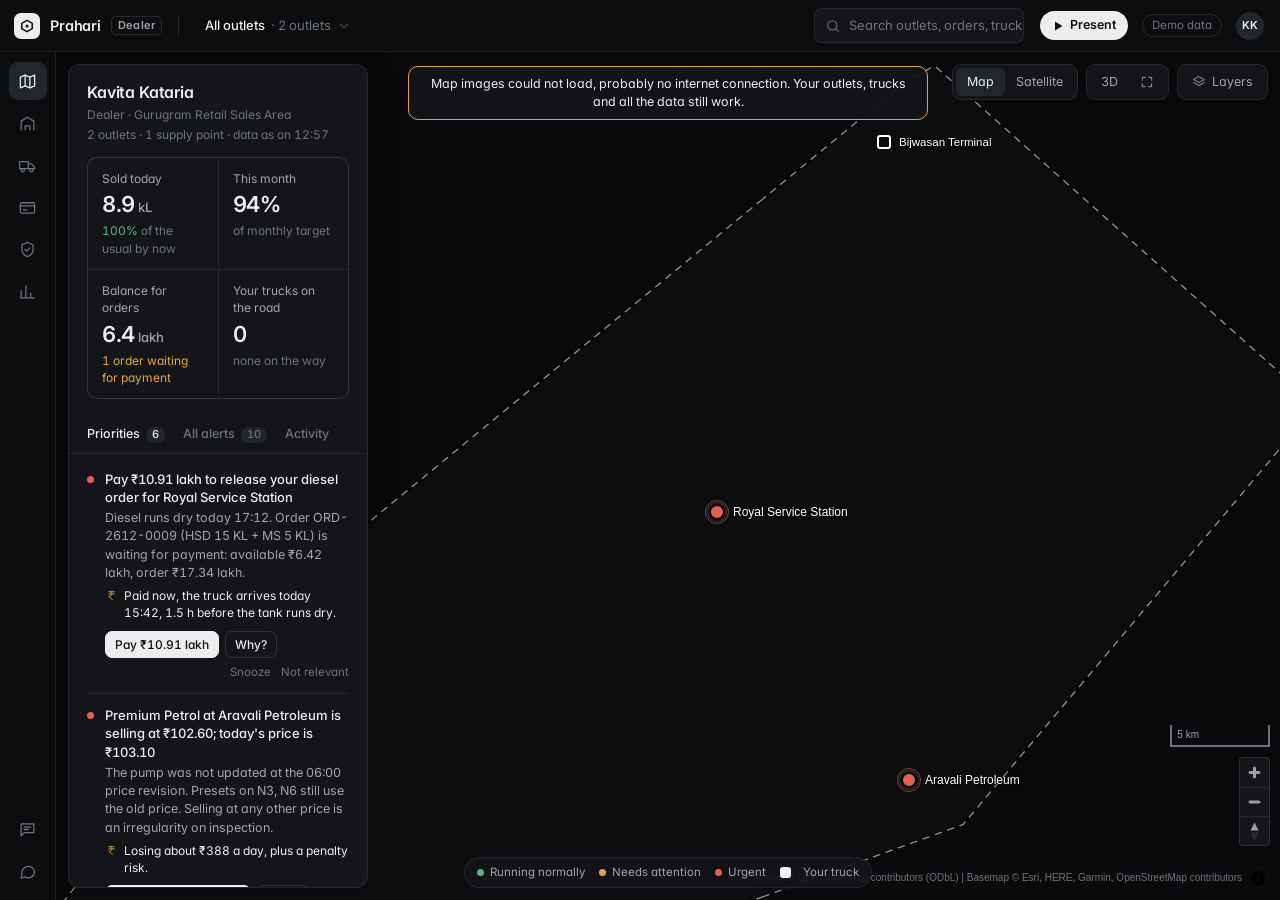
==== commit 8af7dfbc: "feat(dealer): rebuild the dealer app on the Sales Officer dashboard's layout The first version read " ====
--- a/poc/dealer/index.html
+++ b/poc/dealer/index.html
@@ -23,37 +23,85 @@
     </div>
     <div class="tb-divider"></div>
     <div class="scope-wrap">
-      <button class="area-select" id="scopeBtn" aria-haspopup="listbox" aria-expanded="false"><span id="scopeLabel">All outlets</span>
+      <button class="area-select" id="areaSelect" aria-haspopup="listbox"><span id="scopeLabel">All outlets</span> <span class="faint" id="scopeSub"></span>
         <svg class="i" viewBox="0 0 24 24" style="width:14px;height:14px;color:var(--text-3)"><path d="m6 9 6 6 6-6"/></svg></button>
       <div class="menu hidden" id="scopeMenu" role="listbox"></div>
     </div>
+    <button id="searchBtn" class="search">
+      <svg class="i" viewBox="0 0 24 24"><circle cx="11" cy="11" r="7"/><path d="m20 20-3.5-3.5"/></svg>
+      Search outlets, orders, trucks <kbd>⌘K</kbd></button>
     <div class="tb-right">
-      <button class="fresh" id="freshBtn" aria-haspopup="dialog" title="When each source last reached Prahari"><span class="live-dot"></span><span id="freshLabel">Live</span></button>
-      <div class="fresh-pop hidden" id="freshPop"></div>
-      <div class="seg speed" id="speedSeg" title="Demo clock speed">
+      <button class="present-btn" id="presentBtn" title="Start the guided presentation"><svg viewBox="0 0 12 12"><path d="M3 1.5v9l7.5-4.5z" fill="currentColor"/></svg>Present</button>
+      <div class="seg speed" id="speedSeg" title="Demo clock speed: watch orders load, travel and arrive">
         <button data-speed="1" class="active">1×</button><button data-speed="10">10×</button><button data-speed="60">60×</button><button data-speed="300">300×</button>
       </div>
-      <span id="clock" class="num"></span>
-      <a class="so-link" href="../#outlet=990104" target="_blank" rel="noopener" title="Demo: the same outlets in the Sales Officer dashboard">Sales Officer view ↗</a>
       <span class="demo-tag" title="Everything shown is generated sample data">Demo data</span>
+      <span id="clock"></span>
       <div class="avatar" id="avatar"></div>
     </div>
   </header>
 
   <nav id="rail" aria-label="Sections">
-    <button data-view="today" data-label="Today" class="active"><svg class="i" viewBox="0 0 24 24"><path d="M4 11.5 12 5l8 6.5V20H4z"/><path d="M9.5 20v-5h5v5"/></svg><span class="rl">Today</span></button>
-    <button data-view="outlets" data-label="Outlets"><svg class="i" viewBox="0 0 24 24"><path d="M5 20V7l5-3 5 3v13"/><path d="M15 11h3a1 1 0 0 1 1 1v6a2 2 0 0 0 2-2V9l-2-2"/><path d="M8 9h4M8 12h4"/></svg><span class="rl">Outlets</span></button>
-    <button data-view="orders" data-label="Orders"><svg class="i" viewBox="0 0 24 24"><path d="M6 3h9l4 4v14H6z"/><path d="M14 3v5h5M9 12h7M9 16h5"/></svg><span class="rl">Orders</span></button>
-    <button data-view="track" data-label="Track trucks"><svg class="i" viewBox="0 0 24 24"><path d="M2 7h11v9H2zM13 10h4l4 4v2h-8"/><circle cx="6" cy="18" r="2"/><circle cx="17" cy="18" r="2"/></svg><span class="rl">Track</span></button>
-    <button data-view="account" data-label="Account"><svg class="i" viewBox="0 0 24 24"><rect x="3" y="6" width="18" height="13" rx="2"/><path d="M3 10h18M7 15h4"/></svg><span class="rl">Account</span></button>
-    <button data-view="messages" data-label="Sales Officer"><svg class="i" viewBox="0 0 24 24"><path d="M21 12a8 8 0 0 1-11.6 7.1L4 20l1-4.6A8 8 0 1 1 21 12z"/></svg><span class="rl">Messages</span></button>
+    <button data-view="ops" data-label="Map" class="active"><svg class="i" viewBox="0 0 24 24"><path d="M9 4 3 6.5v13.5l6-2.5 6 2.5 6-2.5V4l-6 2.5z"/><path d="M9 4v13.5M15 6.5V20"/></svg></button>
+    <button data-view="outlets" data-label="Outlets"><svg class="i" viewBox="0 0 24 24"><path d="M4 20V9l8-5 8 5v11"/><path d="M9 20v-5h6v5"/></svg></button>
+    <button data-view="logistics" data-label="Orders & trucks"><svg class="i" viewBox="0 0 24 24"><path d="M2 7h11v9H2zM13 10h4l4 4v2h-8"/><circle cx="6" cy="18" r="2"/><circle cx="17" cy="18" r="2"/></svg></button>
+    <button data-view="account" data-label="Account & payments"><svg class="i" viewBox="0 0 24 24"><rect x="3" y="6" width="18" height="13" rx="2"/><path d="M3 10h18M7 15h4"/></svg></button>
+    <button data-view="compliance" data-label="Compliance"><svg class="i" viewBox="0 0 24 24"><path d="M12 3 5 6v6c0 4.5 3 7.5 7 9 4-1.5 7-4.5 7-9V6z"/><path d="m9 12 2 2 4-4"/></svg></button>
+    <button data-view="analytics" data-label="Performance"><svg class="i" viewBox="0 0 24 24"><path d="M4 20V11M10 20V5M16 20v-6M21 20H3"/></svg></button>
+    <div class="rail-spacer"></div>
+    <button data-view="messages" data-label="Sales Officer"><svg class="i" viewBox="0 0 24 24"><path d="M4 5h16v11H8l-4 4z"/><path d="M8 9h8M8 12h5"/></svg></button>
+    <button data-view="copilot" data-label="Assistant"><svg class="i" viewBox="0 0 24 24"><path d="M21 12a8 8 0 0 1-11.6 7.1L4 20l1-4.6A8 8 0 1 1 21 12z"/></svg></button>
   </nav>
 
   <main id="stage">
-    <div id="view" tabindex="-1"></div>
+    <div id="map"></div>
+
+    <div id="mapControls">
+      <div class="seg" id="basemapSeg">
+        <button data-basemap="dark" class="active">Map</button>
+        <button data-basemap="sat">Satellite</button>
+      </div>
+      <div class="seg">
+        <button id="btn3d" title="Tilt the map">3D</button>
+        <button id="btnHome" title="Show all your outlets"><svg class="i" viewBox="0 0 24 24" style="width:14px;height:14px"><path d="M4 9V4h5M20 9V4h-5M4 15v5h5M20 15v5h-5"/></svg></button>
+      </div>
+      <div style="position:relative">
+        <div class="seg"><button id="btnLayers"><svg class="i" viewBox="0 0 24 24" style="width:14px;height:14px"><path d="m12 3 9 5-9 5-9-5z"/><path d="m3 13 9 5 9-5"/></svg>Layers</button></div>
+        <div class="layers-pop hidden" id="layersPop">
+          <div class="lp-title">Show on map</div>
+          <label>Your outlets<span class="toggle"><input type="checkbox" data-layer="outlets" checked><span></span></span></label>
+          <label>Your tank trucks<span class="toggle"><input type="checkbox" data-layer="tankers" checked><span></span></span></label>
+          <label>Delivery routes<span class="toggle"><input type="checkbox" data-layer="routes" checked><span></span></span></label>
+          <label>Supply points<span class="toggle"><input type="checkbox" data-layer="depots" checked><span></span></span></label>
+          <label>Catchment (3 km)<span class="toggle"><input type="checkbox" data-layer="catchment"><span></span></span></label>
+          <label>Competitor outlets<span class="toggle"><input type="checkbox" data-layer="competitors"><span></span></span></label>
+          <label>Truck road network<span class="toggle"><input type="checkbox" data-layer="roadnet"><span></span></span></label>
+          <label>Sales area boundary<span class="toggle"><input type="checkbox" data-layer="area" checked><span></span></span></label>
+        </div>
+      </div>
+    </div>
+
+    <div id="mapNotice" class="hidden"></div>
+
+    <div id="legend">
+      <span><i class="dot ok"></i>Running normally</span>
+      <span><i class="dot warn"></i>Needs attention</span>
+      <span><i class="dot crit"></i>Urgent</span>
+      <span><span class="lg-truck"></span>Your truck</span>
+    </div>
+
+    <aside id="leftPanel" class="panel"></aside>
+    <aside id="rightPanel" class="panel hidden"></aside>
+    <section id="overlay" class="overlay hidden"></section>
   </main>
 </div>
 
+<div id="palette" class="hidden">
+  <div class="pal-box">
+    <div class="pal-input-row"><svg class="i" viewBox="0 0 24 24"><circle cx="11" cy="11" r="7"/><path d="m20 20-3.5-3.5"/></svg><input id="palInput" placeholder="Search outlets, orders, invoices, trucks, UTRs" autocomplete="off"></div>
+    <div id="palResults"></div>
+  </div>
+</div>
 <div id="modal" class="hidden" role="dialog" aria-modal="true"><div class="modal-box"></div></div>
 <div id="toasts" aria-live="polite"></div>
 <div id="tooltip"></div>
@@ -67,9 +115,13 @@
 <script src="js/world.js"></script>
 <script src="js/engine.js"></script>
 <script src="js/ui.js"></script>
-<script src="js/outlet.js"></script>
+<script src="js/forms.js"></script>
 <script src="js/orders.js"></script>
 <script src="js/account.js"></script>
+<script src="js/map.js"></script>
+<script src="js/panel.js"></script>
+<script src="js/views.js"></script>
+<script src="js/tour.js"></script>
 <script src="js/main.js"></script>
 </body>
 </html>
--- a/poc/dealer/css/dealer.css
+++ b/poc/dealer/css/dealer.css
@@ -1,109 +1,51 @@
 /* =====================================================================
-   PRAHARI for dealers — layout on top of the shared Prahari styles (../css/styles.css)
-   Same palette, type and components as the Sales Officer dashboard; this file adds the
-   page layout (no full-screen map), recommendation cards and the phone layout.
+   PRAHARI for dealers — additions to the shared Prahari styles (../css/styles.css)
+   The layout, panels, map, overlays, palette and Present mode all come from the Sales Officer
+   dashboard's stylesheet. This file only adds what the dealer screens need on top.
    ===================================================================== */
-body.dealer #stage { overflow: hidden; }
-#view { position: absolute; inset: 0; overflow-y: auto; outline: none; scroll-behavior: smooth; }
-.page { max-width: 1240px; margin: 0 auto; padding: 22px 28px 48px; }
-.page-head { display: flex; align-items: flex-end; gap: 16px; margin-bottom: 18px; flex-wrap: wrap; }
-.page-head .grow { flex: 1; min-width: 240px; }
-.page-title { font-size: 21px; font-weight: 600; letter-spacing: -0.02em; margin: 0; }
-.page-sub { color: var(--text-3); font-size: 12.5px; margin-top: 3px; }
-.asof { font-size: 11.5px; color: var(--text-3); white-space: nowrap; }
-.back { display: inline-flex; align-items: center; gap: 4px; color: var(--text-3); font-size: 12.5px; margin-bottom: 10px; }
-.back:hover { color: var(--text); }
 
+/* ---------- Top bar ---------- */
 .role-tag { font-size: 11px; font-weight: 600; color: var(--text-2); border: 1px solid var(--border-2); border-radius: 5px; padding: 1px 6px; letter-spacing: .02em; }
 .scope-wrap { position: relative; }
 .menu { position: absolute; top: 40px; left: 0; min-width: 280px; background: var(--surface); border: 1px solid var(--border-2); border-radius: var(--radius); padding: 6px; box-shadow: 0 12px 32px rgba(0,0,0,.45); z-index: 40; }
 .menu button { display: flex; width: 100%; text-align: left; gap: 10px; align-items: center; padding: 8px 10px; border-radius: 7px; color: var(--text); }
 .menu button:hover, .menu button.active { background: var(--surface-2); }
 .menu small { color: var(--text-3); margin-left: auto; font-size: 11.5px; }
-.fresh { display: inline-flex; align-items: center; color: var(--text-2); font-size: 12px; padding: 4px 9px; border-radius: 20px; border: 1px solid var(--border); }
-.fresh:hover { border-color: var(--border-2); color: var(--text); }
-.fresh-pop { position: absolute; top: 46px; right: 16px; width: 330px; background: var(--surface); border: 1px solid var(--border-2); border-radius: var(--radius); padding: 12px 14px; box-shadow: 0 12px 32px rgba(0,0,0,.45); z-index: 40; white-space: normal; }
-.fresh-pop table { width: 100%; font-size: 12px; border-collapse: collapse; margin-top: 8px; }
-.fresh-pop td { padding: 5px 0; border-bottom: 1px solid var(--border); color: var(--text-2); }
-.fresh-pop td:last-child { text-align: right; color: var(--text); }
-.speed button { padding: 3px 8px; font-size: 11.5px; }
-.so-link { color: var(--text-3); font-size: 12px; text-decoration: none; }
-.so-link:hover { color: var(--text); }
-#rail .rl { display: none; }
-.badge { position: absolute; top: 3px; right: 3px; min-width: 15px; height: 15px; border-radius: 8px; background: var(--crit); color: #fff; font-size: 9.5px; font-weight: 600; display: grid; place-items: center; padding: 0 4px; }
+.speed { padding: 2px; }
+.speed button { padding: 3px 7px; font-size: 11.5px; }
+.asof { font-size: 11.5px; color: var(--text-3); white-space: nowrap; align-self: center; margin-right: 6px; }
+@media (max-width: 1366px) { .speed button { padding: 3px 5px; } }
+@media (max-width: 1280px) { .speed { display: none; } }
 
-/* ---------- Grid ---------- */
-.cols { display: grid; grid-template-columns: minmax(0, 1.65fr) minmax(300px, 1fr); gap: 18px; align-items: start; }
-.stack > * + * { margin-top: 14px; }
-.card.flush { padding: 0; overflow: hidden; }
-.card-head { display: flex; align-items: baseline; justify-content: space-between; gap: 10px; padding: 14px 16px 0; }
-.card-head h3 { margin: 0; font-size: 13.5px; font-weight: 600; }
-.card-head .aside { font-size: 12px; color: var(--text-3); }
-.card-body { padding: 10px 16px 14px; }
-.lead { font-size: 13.5px; color: var(--text-2); max-width: 760px; line-height: 1.55; }
-.lead b { color: var(--text); font-weight: 600; }
+/* ---------- Priorities: the reason, the money at stake, the numbers ---------- */
+.att-impact { font-size: 12px; color: var(--text); margin-top: 5px; display: flex; gap: 6px; align-items: flex-start; }
+.att-impact svg { color: var(--warn); margin-top: 2px; flex: none; }
+.att-ev { display: grid; grid-template-columns: auto 1fr; gap: 3px 10px; margin-top: 8px; padding: 8px 10px; border-radius: 7px; background: var(--surface-2); font-size: 12px; }
+.att-ev span { color: var(--text-3); }
+.att-ev b { font-weight: 500; color: var(--text); }
+.att-actions { flex-wrap: wrap; align-items: center; }
+.att-more { margin-left: auto; display: flex; gap: 10px; }
+.att-more .text-btn { color: var(--text-3); font-size: 11.5px; }
+.att-more .text-btn:hover { color: var(--text); }
 
-/* ---------- Recommendation cards ---------- */
-.recs { display: flex; flex-direction: column; gap: 10px; }
-.rec { background: var(--surface); border: 1px solid var(--border); border-radius: 12px; padding: 14px 16px 13px; display: grid; grid-template-columns: 4px 1fr; gap: 14px; }
-.rec.new { animation: fadeIn .3s ease-out; }
+/* ---------- Tanks: dead stock hatched at the bottom of the bar ---------- */
+.bar.dbar { position: relative; }
+.bar.dbar .dead { position: absolute; left: 0; top: 0; bottom: 0; background: repeating-linear-gradient(135deg, rgba(0,0,0,.55) 0 3px, rgba(255,255,255,.18) 3px 6px); border-right: 1px solid rgba(255,255,255,.6); }
 .pname { display: inline-flex; align-items: center; gap: 6px; }
 .pname i { width: 7px; height: 7px; border-radius: 2px; display: inline-block; }
-.rec .sev { border-radius: 3px; background: var(--text-3); }
-.rec.critical .sev { background: var(--crit); } .rec.high .sev { background: #e07a45; } .rec.medium .sev { background: var(--warn); } .rec.low .sev { background: var(--text-3); }
-.rec-top { display: flex; gap: 6px; align-items: center; flex-wrap: wrap; margin-bottom: 5px; }
-.rec-title { font-size: 14px; font-weight: 600; letter-spacing: -0.01em; color: var(--text); line-height: 1.4; }
-.rec-why { font-size: 12.5px; color: var(--text-2); margin-top: 4px; line-height: 1.5; }
-.rec-impact { font-size: 12.5px; margin-top: 6px; color: var(--text); display: flex; gap: 7px; align-items: flex-start; }
-.rec-impact svg { color: var(--warn); margin-top: 1px; }
-.rec.critical .rec-impact svg { color: var(--crit); }
-.rec-actions { display: flex; gap: 6px; margin-top: 11px; flex-wrap: wrap; align-items: center; }
-.rec-actions .spacer { flex: 1; }
-.rec-ev { margin-top: 10px; padding: 10px 12px; border-radius: 8px; background: var(--surface-2); }
-.rec-ev .kv { grid-template-columns: 170px 1fr; }
-.rec-n { font-size: 11px; color: var(--text-3); font-weight: 600; font-variant-numeric: tabular-nums; }
-.rec.compact { padding: 11px 14px; }
-.rec.compact .rec-title { font-size: 13px; }
-.done-note { display: flex; gap: 10px; align-items: center; padding: 16px; border-radius: 12px; border: 1px dashed var(--border-2); color: var(--text-2); font-size: 12.5px; }
+.tab .count.hidden { display: none; }
+#odTabs { gap: 13px; }
 
-/* ---------- Outlet cards ---------- */
-.ro-card { background: var(--surface); border: 1px solid var(--border); border-radius: 12px; padding: 14px 16px; cursor: pointer; transition: border-color .12s; }
-.ro-card:hover { border-color: var(--border-2); }
-.ro-card-head { display: flex; justify-content: space-between; gap: 10px; align-items: flex-start; }
-.ro-name { font-weight: 600; font-size: 14px; letter-spacing: -0.01em; }
-.ro-meta { font-size: 12px; color: var(--text-3); margin-top: 1px; }
-.prod-rows { margin-top: 10px; display: flex; flex-direction: column; gap: 9px; }
-.prod-row { display: grid; grid-template-columns: 104px 1fr auto; gap: 10px; align-items: center; font-size: 12px; }
-.prod-row .pn { color: var(--text-2); display: flex; align-items: center; gap: 6px; }
-.prod-row .pn i { width: 7px; height: 7px; border-radius: 2px; display: inline-block; }
-.prod-row .r { text-align: right; color: var(--text-2); white-space: nowrap; font-variant-numeric: tabular-nums; }
-.cover { position: relative; height: 7px; border-radius: 4px; background: var(--surface-3); overflow: hidden; }
-.cover i { position: absolute; left: 0; top: 0; bottom: 0; border-radius: 4px; }
-.cover .dead { position: absolute; left: 0; top: 0; bottom: 0; background: repeating-linear-gradient(135deg, rgba(255,255,255,.12) 0 3px, transparent 3px 6px); }
-.ro-foot { display: flex; gap: 14px; margin-top: 12px; padding-top: 10px; border-top: 1px solid var(--border); font-size: 12px; color: var(--text-3); flex-wrap: wrap; }
-.ro-foot b { color: var(--text); font-weight: 600; }
+/* ---------- Map: the dealer's own outlets are larger and always labelled ---------- */
+.mk-outlet.mine { width: 18px; height: 18px; border-width: 3px; }
+.mk-outlet.mine .mk-label { display: block; left: 22px; font-size: 12px; }
+.lg-truck { display: inline-block; width: 11px; height: 11px; border-radius: 3px; background: #f2f2f2; margin-right: 6px; vertical-align: -1px; }
 
-/* ---------- Tanks ---------- */
-.tanks { display: grid; grid-template-columns: repeat(auto-fill, minmax(190px, 1fr)); gap: 10px; }
-.tank { background: var(--surface-2); border-radius: 10px; padding: 12px; display: grid; grid-template-columns: 38px 1fr; gap: 12px; }
-.tank-vis { position: relative; height: 92px; border-radius: 6px; background: var(--surface-3); overflow: hidden; border: 1px solid var(--border-2); }
-.tank-vis .fill { position: absolute; left: 0; right: 0; bottom: 0; }
-.tank-vis .deadl { position: absolute; left: 0; right: 0; bottom: 0; border-top: 1px dashed rgba(255,255,255,.55); background: rgba(0,0,0,.25); }
-.tank-vis .water { position: absolute; left: 0; right: 0; bottom: 0; background: #4f8fd6; }
-.tank h5 { margin: 0; font-size: 12.5px; font-weight: 600; display: flex; justify-content: space-between; }
-.tank .kv { grid-template-columns: 1fr auto; gap: 3px 8px; font-size: 11.5px; margin-top: 6px; }
-.tank .kv b { font-weight: 500; text-align: right; font-variant-numeric: tabular-nums; }
-
-/* ---------- Order steps ---------- */
-.steps { display: flex; gap: 0; margin: 8px 0 4px; }
-.step { flex: 1; position: relative; padding-top: 18px; font-size: 11.5px; color: var(--text-3); text-align: center; }
-.step::before { content: ''; position: absolute; top: 5px; left: 0; right: 0; height: 2px; background: var(--surface-3); }
-.step:first-child::before { left: 50%; } .step:last-child::before { right: 50%; }
-.step::after { content: ''; position: absolute; top: 1px; left: calc(50% - 5px); width: 10px; height: 10px; border-radius: 50%; background: var(--surface-3); border: 2px solid var(--surface); }
-.step.done { color: var(--text-2); } .step.done::before, .step.done::after { background: var(--ok); }
-.step.now { color: var(--text); font-weight: 600; } .step.now::after { background: var(--accent); box-shadow: 0 0 0 3px rgba(122,167,255,.25); }
-.step.now::before { background: linear-gradient(90deg, var(--ok) 50%, var(--surface-3) 50%); }
-.step small { display: block; font-weight: 400; color: var(--text-3); font-size: 11px; margin-top: 1px; }
+/* ---------- Messages drawer ---------- */
+.threads-strip { display: flex; gap: 6px; padding: 0 20px 10px; overflow-x: auto; scrollbar-width: none; flex: none; }
+.threads-strip .chip { white-space: nowrap; }
+.msg small { display: block; color: var(--text-3); font-size: 11px; margin-top: 4px; }
+.cp-input textarea { flex: 1; resize: none; }
 
 /* ---------- Forms in modals ---------- */
 .modal-box.narrow { width: min(620px, 94vw); }
@@ -123,86 +65,48 @@
 .copy b { font-weight: 500; font-family: var(--mono); font-size: 12px; }
 .input.mono { font-family: var(--mono); letter-spacing: .02em; }
 .safe-note { display: flex; gap: 9px; font-size: 12px; color: var(--text-2); padding: 10px 12px; border-radius: 8px; background: rgba(87,181,131,.07); margin-top: 12px; }
-.safe-note svg { color: var(--ok); margin-top: 1px; }
+.safe-note svg { color: var(--ok); margin-top: 1px; flex: none; }
+.table-scroll { overflow-x: auto; }
+.pay-grid { grid-template-columns: 1fr 1fr; }
+.acct-grid { grid-template-columns: 1fr 1.4fr; margin-bottom: 4px; }
 
-/* ---------- Messages ---------- */
-.msg-wrap { display: grid; grid-template-columns: 320px 1fr; gap: 0; border: 1px solid var(--border); border-radius: 12px; overflow: hidden; background: var(--surface); min-height: 520px; }
-.threads { border-right: 1px solid var(--border); overflow-y: auto; max-height: 70vh; }
-.thread { display: block; width: 100%; text-align: left; padding: 12px 14px; border-bottom: 1px solid var(--border); }
-.thread:hover { background: var(--surface-2); }
-.thread.active { background: var(--surface-2); box-shadow: inset 2px 0 0 var(--text); }
-.thread b { font-size: 12.5px; font-weight: 500; display: flex; gap: 6px; align-items: center; }
-.thread b .dot { background: var(--accent); }
-.thread small { display: block; color: var(--text-3); font-size: 11.5px; margin-top: 2px; white-space: nowrap; overflow: hidden; text-overflow: ellipsis; }
-.convo { display: flex; flex-direction: column; min-width: 0; }
-.convo-head { padding: 14px 18px; border-bottom: 1px solid var(--border); }
-.bubbles { flex: 1; overflow-y: auto; padding: 16px 18px; display: flex; flex-direction: column; gap: 10px; max-height: 56vh; }
-.bubble { max-width: 78%; padding: 9px 12px; border-radius: 12px; font-size: 12.5px; line-height: 1.5; background: var(--surface-3); }
-.bubble.me { align-self: flex-end; background: #2b3b5c; }
-.bubble small { display: block; color: var(--text-3); font-size: 11px; margin-top: 3px; }
-.composer { display: flex; gap: 8px; padding: 12px 18px; border-top: 1px solid var(--border); }
-.composer textarea { flex: 1; min-height: 40px; }
+/* Order timeline */
+.steps { display: flex; gap: 0; margin: 8px 0 4px; }
+.step { flex: 1; position: relative; padding-top: 18px; font-size: 11.5px; color: var(--text-3); text-align: center; }
+.step::before { content: ''; position: absolute; top: 5px; left: 0; right: 0; height: 2px; background: var(--surface-3); }
+.step:first-child::before { left: 50%; } .step:last-child::before { right: 50%; }
+.step::after { content: ''; position: absolute; top: 1px; left: calc(50% - 5px); width: 10px; height: 10px; border-radius: 50%; background: var(--surface-3); border: 2px solid var(--surface); }
+.step.done { color: var(--text-2); } .step.done::before, .step.done::after { background: var(--ok); }
+.step.now { color: var(--text); font-weight: 600; } .step.now::after { background: var(--accent); box-shadow: 0 0 0 3px rgba(122,167,255,.25); }
+.step small { display: block; font-weight: 400; color: var(--text-3); font-size: 11px; margin-top: 1px; }
 
-/* ---------- Brief preview ---------- */
+/* Morning brief preview */
 .brief-phone { background: #0b141a; border-radius: 16px; padding: 18px 14px; max-width: 380px; margin: 0 auto; }
 .brief-bubble { background: #1f2c34; color: #e9edef; border-radius: 10px; padding: 10px 12px; font-size: 13px; line-height: 1.5; white-space: pre-wrap; }
 .brief-bubble small { display: block; text-align: right; color: #8696a0; font-size: 11px; margin-top: 4px; }
 
-/* ---------- Track ---------- */
-.track-wrap { position: absolute; inset: 0; display: grid; grid-template-columns: 1fr 380px; }
-#dmap { position: relative; background: var(--bg); }
-.track-side { border-left: 1px solid var(--border); background: var(--surface); overflow-y: auto; padding: 18px; }
-.truck-item { padding: 12px 0; border-bottom: 1px solid var(--border); cursor: pointer; }
-.truck-item:hover .ti-title { text-decoration: underline; text-decoration-color: var(--text-3); }
-.truck-item.sel .ti-title { color: var(--accent); }
-.ti-title { font-size: 13px; font-weight: 600; }
-
-/* ---------- Print: the daily report ---------- */
-@media print {
-  body.dealer, html { overflow: visible !important; height: auto; background: #fff; color: #000; }
-  #topbar, #rail, #toasts, .no-print { display: none !important; }
-  #app { display: block; height: auto; }
-  #view { position: static; overflow: visible; }
-  .card, .page { background: #fff !important; color: #000; border-color: #ccc; }
-  table.t td, table.t th { color: #000 !important; background: #fff !important; }
-}
-
-/* ---------- Narrow screens and phones ---------- */
-@media (max-width: 1100px) {
-  .cols { grid-template-columns: 1fr; }
-  .so-link, .speed { display: none; }
-  .track-wrap { grid-template-columns: 1fr 320px; }
-}
+/* ---------- Phones: map on top, panels as sheets, rail at the bottom ---------- */
 @media (max-width: 760px) {
-  html, body { font-size: 13.5px; }
-  #app { grid-template-columns: 1fr; grid-template-rows: 52px 1fr 60px; }
-  #topbar { gap: 10px; padding: 0 12px; }
-  #topbar .tb-divider, #clock, .demo-tag, .brand-name { display: none; }
-  .area-select { padding: 6px 4px; max-width: 46vw; overflow: hidden; white-space: nowrap; text-overflow: ellipsis; }
-  .tb-right { margin-left: auto; gap: 8px; }
-  #rail { grid-row: 3; grid-column: 1; flex-direction: row; justify-content: space-around; padding: 4px 4px calc(4px + env(safe-area-inset-bottom)); border-right: none; border-top: 1px solid var(--border); }
-  #rail button { width: auto; flex: 1; height: 50px; display: flex; flex-direction: column; gap: 3px; align-items: center; justify-content: center; }
+  #app { grid-template-columns: 1fr; grid-template-rows: 52px 1fr 56px; }
+  #topbar { gap: 8px; padding: 0 10px; }
+  #topbar .tb-divider, #clock, .demo-tag, .brand-name, .search, .present-btn { display: none; }
+  .tb-right { margin-left: auto; }
+  .area-select .faint { display: none; }
+  #rail { grid-row: 3; grid-column: 1; flex-direction: row; justify-content: space-around; padding: 4px 4px env(safe-area-inset-bottom); border-right: none; border-top: 1px solid var(--border); }
+  #rail .rail-spacer { display: none; }
   #rail button::after { display: none; }
-  #rail .rl { display: block; font-size: 10.5px; }
   #stage { grid-row: 2; grid-column: 1; }
-  .page { padding: 16px 16px 32px; }
-  .page-title { font-size: 18px; }
-  .rec { padding: 13px 13px 12px; gap: 11px; }
-  .rec-ev .kv { grid-template-columns: 1fr; gap: 2px; }
+  #leftPanel { left: 8px; right: 8px; top: auto; bottom: 8px; width: auto; height: 58%; }
+  #rightPanel { left: 0; right: 0; top: 0; bottom: 0; width: auto; border-radius: 0; }
+  .overlay.w-half, .overlay.w-full, .overlay.w-drawer { left: 0; right: 0; top: 0; bottom: 0; width: auto; border-radius: 0; }
+  #mapControls { right: 8px; top: 8px; }
+  #mapControls .seg:first-child { display: none; }
+  #legend { display: none; }
   .kstats { grid-template-columns: 1fr 1fr; }
   .kstat:nth-child(2) { border-right: none; }
-  .grid-2, .grid-3 { grid-template-columns: 1fr; }
-  .msg-wrap { grid-template-columns: 1fr; }
-  .threads { max-height: 220px; border-right: none; border-bottom: 1px solid var(--border); }
-  .track-wrap { grid-template-columns: 1fr; grid-template-rows: 55% 45%; }
-  .track-side { border-left: none; border-top: 1px solid var(--border); }
+  .grid-2, .grid-3, .pay-grid, .acct-grid { grid-template-columns: 1fr !important; }
   .form-row { grid-template-columns: 1fr; gap: 4px; }
-  .fresh-pop { right: 8px; left: 8px; width: auto; }
-  .table-scroll { overflow-x: auto; }
-.pay-grid { grid-template-columns: 1fr 1fr; }
-.acct-grid { grid-template-columns: 1fr 1.4fr; }
-@media (max-width: 760px) { .pay-grid, .acct-grid { grid-template-columns: 1fr; } }
   .summary-row { flex-wrap: wrap; }
   .summary-row > div { flex: 1 1 45%; }
+  .ov-body { overflow-x: auto; }
 }
-.table-scroll { overflow-x: auto; }
